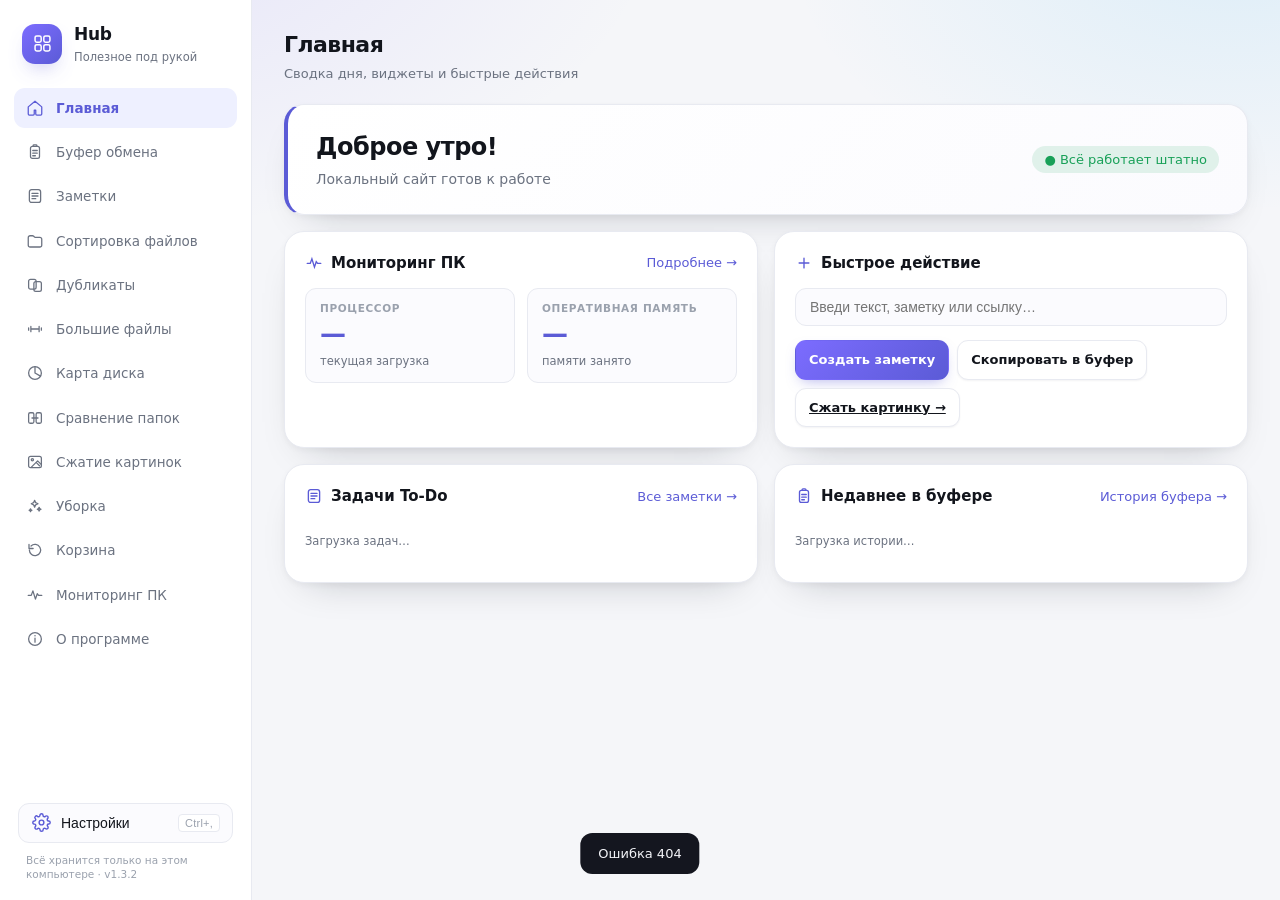
==== web/index.html @ 5ec47b6f "Release 1.3.2: Windows System Tray, Global Hotkeys, QR-Drop, Batch Renamer, Checksum & Crypto" ====
<!doctype html>
<html lang="ru" data-theme="light">
<head>
<meta charset="utf-8">
<meta name="viewport" content="width=device-width, initial-scale=1">
<meta name="color-scheme" content="light dark">
<title>Hub — полезное под рукой</title>
<link rel="icon" href="favicon.svg" type="image/svg+xml">
<link rel="stylesheet" href="style.css">
<script>
  // Тема и анимации применяются до отрисовки, иначе тёмная тема начиналась бы с белой вспышки.
  try {
    if (localStorage.getItem("hub-theme") === "dark") document.documentElement.dataset.theme = "dark";
    if (localStorage.getItem("hub-motion") === "off") document.documentElement.dataset.motion = "off";
    if (localStorage.getItem("hub-accent")) document.documentElement.dataset.accent = localStorage.getItem("hub-accent");
    if (localStorage.getItem("hub-glass") === "on") document.documentElement.dataset.glass = "on";
  } catch {
    /* localStorage может быть недоступен */
  }
</script>
</head>
<body>

<div class="splash" id="splash">
  <div class="splash-stage">
    <div class="splash-mark" aria-hidden="true"><i></i><i></i><i></i><i></i></div>
    <p class="splash-name">Hub</p>
    <p class="splash-hint">полезное под рукой</p>
    <div class="splash-track" aria-hidden="true"><i></i></div>
  </div>
</div>

<div class="shell">

  <aside class="sidebar">
    <div class="brand">
      <div class="brand-mark" aria-hidden="true">
        <svg viewBox="0 0 24 24" fill="none" stroke="currentColor" stroke-width="1.7" stroke-linecap="round" stroke-linejoin="round">
          <rect x="3.5" y="3.5" width="7" height="7" rx="2"/>
          <rect x="13.5" y="3.5" width="7" height="7" rx="2"/>
          <rect x="3.5" y="13.5" width="7" height="7" rx="2"/>
          <rect x="13.5" y="13.5" width="7" height="7" rx="2"/>
        </svg>
      </div>
      <div class="brand-text">
        <h1>Hub</h1>
        <p>Полезное под рукой</p>
      </div>
    </div>

    <nav class="nav" id="toolNav" aria-label="Инструменты"></nav>

    <div class="sidebar-foot">
      <button class="settings-entry-btn" id="openSettingsBtn" type="button" title="Настройки оформления, звука и системы (Ctrl+,)">
        <span class="nav-icon" aria-hidden="true">
          <svg viewBox="0 0 24 24" fill="none" stroke="currentColor" stroke-width="1.8" stroke-linecap="round" stroke-linejoin="round">
            <circle cx="12" cy="12" r="3"/>
            <path d="M19.4 15a1.65 1.65 0 0 0 .33 1.82l.06.06a2 2 0 1 1-2.83 2.83l-.06-.06a1.65 1.65 0 0 0-1.82-.33 1.65 1.65 0 0 0-1 1.51V21a2 2 0 0 1-4 0v-.09A1.65 1.65 0 0 0 9 19.4a1.65 1.65 0 0 0-1.82.33l-.06.06a2 2 0 1 1-2.83-2.83l.06-.06a1.65 1.65 0 0 0 .33-1.82 1.65 1.65 0 0 0-1.51-1H3a2 2 0 0 1 0-4h.09A1.65 1.65 0 0 0 4.6 9a1.65 1.65 0 0 0-.33-1.82l-.06-.06a2 2 0 1 1 2.83-2.83l.06.06a1.65 1.65 0 0 0 1.82.33H9a1.65 1.65 0 0 0 1-1.51V3a2 2 0 0 1 4 0v.09a1.65 1.65 0 0 0 1 1.51 1.65 1.65 0 0 0 1.82-.33l.06-.06a2 2 0 1 1 2.83 2.83l-.06.06a1.65 1.65 0 0 0-.33 1.82V9a1.65 1.65 0 0 0 1.51 1H21a2 2 0 0 1 0 4h-.09a1.65 1.65 0 0 0-1.51 1z"/>
          </svg>
        </span>
        <span class="nav-name">Настройки</span>
        <span class="settings-hint">Ctrl+,</span>
      </button>
      <p class="storage-note">Всё хранится только на этом компьютере · v1.3.2</p>
    </div>
  </aside>

  <main class="workspace">
    <header class="workspace-head">
      <h2 id="toolTitle">Загрузка…</h2>
      <p id="toolHint"></p>
    </header>
    <div id="toolRoot" class="tool-root"></div>
  </main>

</div>

<!-- Окно настроек Hub (Ctrl+,) -->
<div class="modal hidden" id="settingsModal" role="dialog" aria-modal="true" aria-labelledby="settingsModalTitle">
  <div class="modal-card settings-card">
    <div class="settings-head">
      <div class="settings-head-title">
        <h2 id="settingsModalTitle">
          <svg viewBox="0 0 24 24" fill="none" stroke="currentColor" stroke-width="1.8" stroke-linecap="round" stroke-linejoin="round" class="settings-icon">
            <circle cx="12" cy="12" r="3"/>
            <path d="M19.4 15a1.65 1.65 0 0 0 .33 1.82l.06.06a2 2 0 1 1-2.83 2.83l-.06-.06a1.65 1.65 0 0 0-1.82-.33 1.65 1.65 0 0 0-1 1.51V21a2 2 0 0 1-4 0v-.09A1.65 1.65 0 0 0 9 19.4a1.65 1.65 0 0 0-1.82.33l-.06.06a2 2 0 1 1-2.83-2.83l.06-.06a1.65 1.65 0 0 0 .33-1.82 1.65 1.65 0 0 0-1.51-1H3a2 2 0 0 1 0-4h.09A1.65 1.65 0 0 0 4.6 9a1.65 1.65 0 0 0-.33-1.82l-.06-.06a2 2 0 1 1 2.83-2.83l.06.06a1.65 1.65 0 0 0 1.82.33H9a1.65 1.65 0 0 0 1-1.51V3a2 2 0 0 1 4 0v.09a1.65 1.65 0 0 0 1 1.51 1.65 1.65 0 0 0 1.82-.33l.06-.06a2 2 0 1 1 2.83 2.83l-.06.06a1.65 1.65 0 0 0-.33 1.82V9a1.65 1.65 0 0 0 1.51 1H21a2 2 0 0 1 0 4h-.09a1.65 1.65 0 0 0-1.51 1z"/>
          </svg>
          Настройки Hub
        </h2>
        <p class="settings-head-sub">Оформление, стекло Fluent, микро-звуки и интеграция с Windows</p>
      </div>
      <button class="settings-close" id="closeSettingsBtn" type="button" aria-label="Закрыть настройки">✕</button>
    </div>

    <div class="settings-content">
      <!-- Секция 1: Внешний вид и Fluent -->
      <section class="settings-group">
        <h3 class="settings-group-title">Внешний вид и стиль Fluent</h3>
        
        <div class="settings-item">
          <div class="settings-item-info">
            <span class="settings-item-label">Тема оформления</span>
            <span class="settings-item-hint">Светлое или тёмное оформление хаба</span>
          </div>
          <button class="theme-toggle" id="themeBtn" type="button">
            <span class="theme-icon" aria-hidden="true">
              <svg class="icon-sun" viewBox="0 0 24 24" fill="none" stroke="currentColor" stroke-width="1.7" stroke-linecap="round">
                <circle cx="12" cy="12" r="4"/>
                <path d="M12 2v2M12 20v2M4.9 4.9l1.4 1.4M17.7 17.7l1.4 1.4M2 12h2M20 12h2M4.9 19.1l1.4-1.4M17.7 6.3l1.4-1.4"/>
              </svg>
              <svg class="icon-moon" viewBox="0 0 24 24" fill="none" stroke="currentColor" stroke-width="1.7" stroke-linecap="round" stroke-linejoin="round">
                <path d="M20.5 14.2A8.6 8.6 0 0 1 9.8 3.5a8.5 8.5 0 1 0 10.7 10.7z"/>
              </svg>
            </span>
            <span id="themeLabel">Тёмная тема</span>
          </button>
        </div>

        <div class="settings-item">
          <div class="settings-item-info">
            <span class="settings-item-label">Акцентный цвет Windows 11</span>
            <span class="settings-item-hint">Цвет выделений, кнопок и активных элементов</span>
          </div>
          <div class="accent-bar" id="accentBar" aria-label="Выбор акцентного цвета" title="Выбор акцентного цвета">
            <button class="accent-dot is-active" type="button" data-accent="" title="Фиолетовый (Cyber)" style="--dot-color: #5b5bd6;"></button>
            <button class="accent-dot" type="button" data-accent="emerald" title="Изумрудный (Matrix)" style="--dot-color: #10b981;"></button>
            <button class="accent-dot" type="button" data-accent="ocean" title="Океанский синий (Windows)" style="--dot-color: #0284c7;"></button>
            <button class="accent-dot" type="button" data-accent="sunset" title="Закатный оранжевый" style="--dot-color: #ea580c;"></button>
            <button class="accent-dot" type="button" data-accent="pink" title="Неоновый розовый" style="--dot-color: #db2777;"></button>
          </div>
        </div>

        <div class="settings-item">
          <div class="settings-item-info">
            <span class="settings-item-label">Эффект матового стекла (Acrylic Glass)</span>
            <span class="settings-item-hint">Глубокое размытие, микро-текстура шума и отражения на гранях</span>
          </div>
          <button class="theme-toggle" id="glassBtn" type="button" aria-pressed="false" title="Эффект матового стекла Fluent Design">
            <span class="theme-icon" aria-hidden="true">
              <svg viewBox="0 0 24 24" fill="none" stroke="currentColor" stroke-width="1.7" stroke-linecap="round" stroke-linejoin="round">
                <circle cx="12" cy="12" r="9"/>
                <path d="M12 3a9 9 0 0 1 0 18z"/>
              </svg>
            </span>
            <span id="glassLabel">Стекло выключено</span>
          </button>
        </div>

        <div class="settings-item">
          <div class="settings-item-info">
            <span class="settings-item-label">Анимации и переходы</span>
            <span class="settings-item-hint">Плавное скольжение вкладок, карточек и диалогов</span>
          </div>
          <button class="theme-toggle" id="motionBtn" type="button" aria-pressed="true">
            <span class="theme-icon motion-icon" aria-hidden="true">
              <svg viewBox="0 0 24 24" fill="none" stroke="currentColor" stroke-width="1.7" stroke-linecap="round" stroke-linejoin="round">
                <path d="M4 15.5c3.2 0 3.2-7 6.4-7s3.2 7 6.4 7 3.2-3.5 3.2-3.5"/>
                <circle cx="18.5" cy="6.5" r="1.4"/>
              </svg>
            </span>
            <span id="motionLabel">Анимации включены</span>
          </button>
        </div>
      </section>

      <!-- Секция 2: Звуки -->
      <section class="settings-group">
        <h3 class="settings-group-title">Звуковое сопровождение</h3>
        <div class="settings-item">
          <div class="settings-item-info">
            <span class="settings-item-label">Микро-звуки Web Audio</span>
            <span class="settings-item-hint">Тактильные щелчки при копировании, выполнении To-Do и переключениях</span>
          </div>
          <div class="settings-item-actions">
            <button class="btn ghost small" id="testSoundBtn" type="button" title="Прослушать тестовый звук">Проверить</button>
            <button class="theme-toggle" id="soundBtn" type="button" aria-pressed="true">
              <span class="theme-icon" aria-hidden="true">
                <svg viewBox="0 0 24 24" fill="none" stroke="currentColor" stroke-width="1.7" stroke-linecap="round" stroke-linejoin="round">
                  <polygon points="11 5 6 9 2 9 2 15 6 15 11 19 11 5"/>
                  <path d="M15.54 8.46a5 5 0 0 1 0 7.07"/>
                  <path d="M19.07 4.93a10 10 0 0 1 0 14.14"/>
                </svg>
              </span>
              <span id="soundLabel">Звуки включены</span>
            </button>
          </div>
        </div>
      </section>

      <!-- Секция 3: Система и Windows -->
      <section class="settings-group">
        <h3 class="settings-group-title">Система и Windows</h3>
        <div class="settings-item">
          <div class="settings-item-info">
            <span class="settings-item-label">Системный трей Windows</span>
            <span class="settings-item-hint">Значок Hub рядом с часами и быстрое меню по правому клику</span>
          </div>
          <button class="theme-toggle" id="trayToggleBtn" type="button" aria-pressed="true" title="Иконка Hub в области уведомлений Windows">
            <span class="theme-icon" aria-hidden="true">
              <svg viewBox="0 0 24 24" fill="none" stroke="currentColor" stroke-width="1.7" stroke-linecap="round" stroke-linejoin="round">
                <rect x="2" y="4" width="20" height="16" rx="3"/><path d="M6 12h.01M10 12h.01M14 12h.01M18 12h.01"/>
              </svg>
            </span>
            <span id="trayToggleLabel">Трей включён</span>
          </button>
        </div>

        <div class="settings-item">
          <div class="settings-item-info">
            <span class="settings-item-label">Глобальный хоткей вызова</span>
            <span class="settings-item-hint">Моментальное открытие Hub из любой программы поверх всех окон</span>
          </div>
          <div class="settings-item-actions">
            <span class="hotkey-pill"><kbd>Win</kbd> + <kbd>Alt</kbd> + <kbd>H</kbd></span>
          </div>
        </div>

        <div class="settings-item">
          <div class="settings-item-info">
            <span class="settings-item-label">Автозапуск с Windows</span>
            <span class="settings-item-hint">Автоматический запуск Hub при входе пользователя</span>
          </div>
          <button class="theme-toggle hidden" id="autostartBtn" type="button" aria-pressed="false" title="Запускать Hub вместе с Windows">
            <span class="theme-icon" aria-hidden="true">
              <svg viewBox="0 0 24 24" fill="none" stroke="currentColor" stroke-width="1.7" stroke-linecap="round" stroke-linejoin="round">
                <path d="M12 3.5v9"/><path d="M7.4 6.4a7 7 0 1 0 9.2 0"/>
              </svg>
            </span>
            <span id="autostartLabel">Автозапуск выключен</span>
          </button>
        </div>

        <div class="settings-item">
          <div class="settings-item-info">
            <span class="settings-item-label">Интеграция с рабочим столом</span>
            <span class="settings-item-hint">Ярлыки запуска программы в один клик</span>
          </div>
          <div class="settings-item-actions">
            <button class="btn ghost small" id="settingsDesktopShortcutBtn" type="button">Ярлык на Рабочий стол</button>
            <button class="btn ghost small" id="settingsStartmenuShortcutBtn" type="button">В меню «Пуск»</button>
          </div>
        </div>

        <div class="settings-item">
          <div class="settings-item-info">
            <span class="settings-item-label">Резервная копия данных</span>
            <span class="settings-item-hint">Создать полный ZIP-архив заметок, буфера и настроек</span>
          </div>
          <button class="btn ghost small" id="settingsBackupBtn" type="button">Создать ZIP-бэкап</button>
        </div>
      </section>
    </div>

    <div class="modal-actions">
      <button class="btn primary" id="settingsDoneBtn" type="button">Готово</button>
    </div>
  </div>
</div>

<div class="toast hidden" id="toast" role="status"></div>

<div class="busy hidden" id="busy" aria-live="polite">
  <div class="busy-card">
    <span class="spinner" aria-hidden="true"></span>
    <span id="busyText">Работаю…</span>
  </div>
</div>

<script src="intro.js"></script>
<script src="palette.js"></script>
<script src="app.js"></script>
<script src="tools/home.js"></script>
<script src="tools/clipboard.js"></script>
<script src="tools/notes.js"></script>
<script src="tools/qrdrop.js"></script>
<script src="tools/sorter.js"></script>
<script src="tools/renamer.js"></script>
<script src="tools/dupes.js"></script>
<script src="tools/bigfiles.js"></script>
<script src="tools/diskmap.js"></script>
<script src="tools/compare.js"></script>
<script src="tools/images.js"></script>
<script src="tools/checksum.js"></script>
<script src="tools/cleanup.js"></script>
<script src="tools/trash.js"></script>
<script src="tools/monitor.js"></script>
<script src="tools/about.js"></script>
</body>
</html>
---- web/style.css ----
/* Hub — общая тема для всех инструментов */

:root {
  --ease-out: cubic-bezier(0.22, 0.8, 0.25, 1);
  --bg: #f5f6f9;
  --bg-glow-1: rgba(124, 108, 255, 0.13);
  --bg-glow-2: rgba(56, 178, 240, 0.12);
  --card: #ffffff;
  --card-soft: #fbfbfe;
  --text: #12151c;
  --muted: #6b7280;
  --faint: #9aa1ad;
  --border: #e8eaf1;
  --border-strong: #d6dae4;
  --accent: #5b5bd6;
  --accent-2: #7c6cff;
  --accent-ink: #ffffff;
  --accent-soft: #eef0ff;
  --danger: #e5484d;
  --ok: #18a058;
  --warn: #b45309;
  --ring: rgba(91, 91, 214, 0.18);
  --shadow-sm: 0 1px 2px rgba(16, 20, 32, 0.05);
  --shadow-md: 0 2px 6px rgba(16, 20, 32, 0.04), 0 18px 40px -24px rgba(16, 20, 32, 0.28);
  --shadow-lg: 0 30px 70px -30px rgba(16, 20, 32, 0.42);
  --radius-lg: 20px;
  --radius-md: 14px;
  --radius-sm: 11px;
  --row-hover: #f7f8fc;
  --sidebar: #ffffff;
  --pie-1: #6366f1;
  --pie-2: #3b9df0;
  --pie-3: #12a06a;
  --pie-4: #f0a028;
  --pie-5: #ec6f8e;
  --pie-6: #8b5cf6;
  --pie-7: #0ea5a5;
  --pie-8: #f97362;
  --pie-9: #4f8ef7;
  --pie-rest: #ccd1dc;
  --glass-canvas-bg: #edf2f9;
  --glass-glow-1: rgba(147, 112, 219, 0.42);
  --glass-glow-2: rgba(56, 189, 248, 0.38);
  --glass-glow-3: rgba(244, 114, 182, 0.32);
  --glass-glow-4: rgba(52, 211, 153, 0.32);
  color-scheme: light;
}

[data-theme="dark"] {
  --bg: #0d0f14;
  --bg-glow-1: rgba(124, 108, 255, 0.16);
  --bg-glow-2: rgba(56, 178, 240, 0.1);
  --card: #161922;
  --card-soft: #12151d;
  --text: #e8eaf0;
  --muted: #99a0ae;
  --faint: #737b8a;
  --border: #242833;
  --border-strong: #333849;
  --accent: #8b7cff;
  --accent-2: #a78bfa;
  --accent-ink: #10121a;
  --accent-soft: #1e2036;
  --danger: #ff6b6b;
  --ok: #3dd68c;
  --warn: #fbbf24;
  --ring: rgba(139, 124, 255, 0.26);
  --shadow-sm: 0 1px 2px rgba(0, 0, 0, 0.4);
  --shadow-md: 0 2px 8px rgba(0, 0, 0, 0.35), 0 24px 50px -30px rgba(0, 0, 0, 0.9);
  --shadow-lg: 0 40px 80px -30px rgba(0, 0, 0, 0.9);
  --row-hover: #1b1f29;
  --sidebar: #12151c;
  --pie-1: #8b7cff;
  --pie-2: #5cc5ff;
  --pie-3: #3dd68c;
  --pie-4: #fbbf24;
  --pie-5: #ff8fae;
  --pie-6: #b794ff;
  --pie-7: #2dd4bf;
  --pie-8: #ff8a72;
  --pie-9: #7aa7ff;
  --pie-rest: #3a4050;
  --glass-canvas-bg: #090b10;
  --glass-glow-1: rgba(139, 92, 246, 0.38);
  --glass-glow-2: rgba(14, 165, 233, 0.32);
  --glass-glow-3: rgba(236, 72, 153, 0.24);
  --glass-glow-4: rgba(16, 185, 129, 0.22);
  color-scheme: dark;
}

* { box-sizing: border-box; }

html, body { min-height: 100%; }

body {
  margin: 0;
  background-color: var(--bg);
  background-image:
    radial-gradient(900px 520px at 8% -10%, var(--bg-glow-1), transparent 62%),
    radial-gradient(760px 460px at 96% -6%, var(--bg-glow-2), transparent 58%);
  background-attachment: fixed;
  color: var(--text);
  font-family: "Segoe UI Variable Text", "Segoe UI", "Inter", system-ui, -apple-system, "Helvetica Neue", Arial, sans-serif;
  font-size: 15px;
  line-height: 1.5;
  -webkit-font-smoothing: antialiased;
  transition: background-color 0.25s ease, color 0.25s ease;
}

/* ---------- Каркас ---------- */

.shell {
  display: grid;
  grid-template-columns: 252px minmax(0, 1fr);
  min-height: 100vh;
}

.sidebar {
  position: fixed;
  top: 0;
  left: 0;
  bottom: 0;
  width: 252px;
  height: 100vh;
  display: flex;
  flex-direction: column;
  gap: 16px;
  padding: 22px 14px 18px;
  background: var(--sidebar);
  border-right: 1px solid var(--border);
  z-index: 50;
  overflow-y: auto;
  box-sizing: border-box;
}

.brand { display: flex; align-items: center; gap: 12px; padding: 0 8px; }

.brand-mark {
  width: 40px;
  height: 40px;
  border-radius: 13px;
  display: grid;
  place-items: center;
  color: #fff;
  background: linear-gradient(140deg, var(--accent-2), var(--accent));
  box-shadow: 0 10px 22px -12px rgba(91, 91, 214, 0.8);
  flex: none;
}

.brand-mark svg { width: 21px; height: 21px; }

.brand-text h1 {
  margin: 0;
  font-size: 17px;
  font-weight: 650;
  letter-spacing: -0.02em;
}

.brand-text p { margin: 1px 0 0; font-size: 11.5px; color: var(--muted); }

.nav { display: flex; flex-direction: column; gap: 4px; margin-top: 6px; }

.nav-item {
  display: flex;
  align-items: center;
  gap: 11px;
  padding: 10px 11px;
  border-radius: 11px;
  color: var(--muted);
  text-decoration: none;
  font-size: 13.5px;
  font-weight: 520;
  transition: background 0.15s ease, color 0.15s ease;
}

.nav-item:hover { background: var(--row-hover); color: var(--text); }

.nav-item.is-active {
  background: var(--accent-soft);
  color: var(--accent);
  font-weight: 600;
}

.nav-icon { width: 20px; height: 20px; display: grid; place-items: center; flex: none; }
.nav-icon svg { width: 18px; height: 18px; }
.nav-name { white-space: nowrap; overflow: hidden; text-overflow: ellipsis; }

.sidebar-foot { margin-top: auto; display: flex; flex-direction: column; gap: 10px; padding: 0 4px; }

.theme-toggle {
  display: flex;
  align-items: center;
  gap: 9px;
  width: 100%;
  padding: 9px 11px;
  border-radius: 11px;
  border: 1px solid var(--border);
  background: var(--card);
  color: var(--muted);
  font: inherit;
  font-size: 12.5px;
  cursor: pointer;
  transition: border-color 0.15s ease, color 0.15s ease, background 0.15s ease;
}

.theme-toggle:hover { border-color: var(--border-strong); color: var(--text); }
.theme-icon { width: 18px; height: 18px; display: grid; place-items: center; }
.theme-icon svg { width: 16px; height: 16px; }
.theme-icon .icon-moon { display: none; }
[data-theme="dark"] .theme-icon .icon-sun { display: none; }
[data-theme="dark"] .theme-icon .icon-moon { display: block; }

.storage-note {
  margin: 0;
  padding: 0 8px;
  font-size: 10.5px;
  line-height: 1.4;
  color: var(--faint);
}

.workspace {
  grid-column: 2;
  padding: 28px 32px 56px;
  width: 100%;
  max-width: 1080px;
}

.workspace-head { margin-bottom: 20px; }

.workspace-head h2 {
  margin: 0;
  font-size: 22px;
  font-weight: 650;
  letter-spacing: -0.025em;
}

.workspace-head p { margin: 3px 0 0; font-size: 13px; color: var(--muted); }

.tool-root { min-width: 0; transition: opacity 150ms ease, transform 150ms ease; }
.tool-root.is-entering { animation: toolEnter 280ms var(--ease-out) both; }
.tool-root.is-exiting { opacity: 0; transform: translateY(-6px); pointer-events: none; }

@keyframes toolEnter {
  from { opacity: 0; transform: translateY(10px); }
  to { opacity: 1; transform: none; }
}


/* ---------- Общее: кнопки, поля ---------- */

.btn {
  display: inline-flex;
  align-items: center;
  justify-content: center;
  gap: 8px;
  padding: 11px 17px;
  border-radius: var(--radius-sm);
  border: 1px solid transparent;
  background: transparent;
  color: var(--text);
  font: inherit;
  font-size: 14px;
  font-weight: 550;
  cursor: pointer;
  white-space: nowrap;
  transition: transform 0.16s ease, box-shadow 0.18s ease, background 0.18s ease, border-color 0.18s ease, opacity 0.18s ease;
}

.btn svg { width: 17px; height: 17px; }

.btn.ghost {
  background: var(--card);
  border-color: var(--border);
  color: var(--text);
  box-shadow: var(--shadow-sm);
}

.btn.ghost:hover { border-color: var(--border-strong); background: var(--row-hover); }

.btn.ghost.is-active { border-color: var(--accent); color: var(--accent); background: var(--accent-soft); }

.btn.primary {
  background: linear-gradient(135deg, var(--accent-2), var(--accent));
  color: var(--accent-ink);
  box-shadow: 0 6px 14px -6px rgba(91, 91, 214, 0.5);
}

.btn.primary:hover { transform: translateY(-1px); box-shadow: 0 10px 22px -11px rgba(91, 91, 214, 0.7); }

.btn.danger {
  background: linear-gradient(135deg, #f87171, var(--danger));
  color: #fff;
  box-shadow: 0 6px 14px -6px rgba(229, 72, 77, 0.45);
}

.btn.danger:hover { transform: translateY(-1px); }
.btn:active { transform: translateY(0) scale(0.985); }
.btn:disabled { opacity: 0.45; cursor: not-allowed; transform: none; box-shadow: none; }
.btn.small { padding: 9px 13px; font-size: 13px; }
.btn.tiny { padding: 6px 11px; font-size: 12.5px; border-radius: 9px; }
.btn.large { padding: 13px 22px; font-size: 14.5px; }

.btn:focus-visible, .mini-btn:focus-visible, .chip:focus-visible, .theme-toggle:focus-visible, .nav-item:focus-visible {
  outline: 2px solid var(--accent);
  outline-offset: 2px;
}

.card {
  background: var(--card);
  border: 1px solid var(--border);
  border-radius: var(--radius-lg);
  box-shadow: var(--shadow-md);
  padding: 20px 22px 18px;
}

.search {
  flex: 1;
  min-width: 200px;
  display: flex;
  align-items: center;
  gap: 9px;
  padding: 0 13px;
  background: var(--card);
  border: 1px solid var(--border);
  border-radius: var(--radius-sm);
  box-shadow: var(--shadow-sm);
  transition: border-color 0.18s ease, box-shadow 0.18s ease;
}

.search:focus-within { border-color: var(--accent); box-shadow: 0 0 0 4px var(--ring); }
.search svg { width: 17px; height: 17px; color: var(--faint); flex: none; }

.search input {
  flex: 1;
  min-width: 0;
  border: 0;
  outline: 0;
  background: transparent;
  padding: 11px 0;
  font: inherit;
  font-size: 14px;
  color: var(--text);
}

.search input::placeholder { color: var(--faint); }

/* ---------- Буфер обмена ---------- */

.clip-toolbar { display: flex; gap: 10px; align-items: center; flex-wrap: wrap; margin-bottom: 10px; }
.clip-filters { display: inline-flex; gap: 4px; background: var(--chip, rgba(0,0,0,0.04)); padding: 3px; border-radius: 999px; border: 1px solid var(--border); }
.clip-filters .pill { cursor: pointer; border: none; background: transparent; color: var(--muted); font-size: 12px; padding: 3px 10px; border-radius: 999px; transition: all 0.15s ease; }
.clip-filters .pill:hover { color: var(--text); }
.clip-filters .pill.is-active { background: var(--card); color: var(--accent); font-weight: 600; box-shadow: var(--shadow-sm); }
.clip-pill { font-size: 11px; padding: 2px 7px; border-radius: 999px; }

.clip-status { margin: 0 2px 14px; font-size: 12.5px; color: var(--muted); }
.clip-status.is-paused { color: var(--warn); }

.clip-list { display: flex; flex-direction: column; gap: 10px; }

.clip {
  display: flex;
  align-items: stretch;
  background: var(--card);
  border: 1px solid var(--border);
  border-radius: 16px;
  box-shadow: var(--shadow-sm);
  overflow: hidden;
  transition: border-color 0.15s ease, transform 0.15s ease;
  animation: rise 0.28s ease both;
}

.clip:hover { border-color: var(--border-strong); transform: translateY(-1px); }
.clip.is-pinned { border-color: color-mix(in srgb, var(--accent) 38%, var(--border)); }

.clip-body {
  flex: 1;
  min-width: 0;
  display: flex;
  flex-direction: column;
  gap: 7px;
  padding: 14px 16px;
  border: 0;
  background: none;
  font: inherit;
  color: inherit;
  text-align: left;
  cursor: pointer;
}

.clip-text {
  display: -webkit-box;
  -webkit-line-clamp: 4;
  -webkit-box-orient: vertical;
  overflow: hidden;
  white-space: pre-wrap;
  word-break: break-word;
  font-size: 13.5px;
  line-height: 1.45;
}

.clip-meta {
  display: flex;
  align-items: center;
  gap: 6px;
  font-size: 11.5px;
  color: var(--faint);
}

.clip-dot { color: var(--border-strong); }

.clip-badge {
  margin-left: 4px;
  padding: 2px 9px;
  border-radius: 999px;
  background: var(--accent-soft);
  color: var(--accent);
  font-size: 10.5px;
  font-weight: 550;
}

.clip-tools {
  display: flex;
  flex-direction: row;
  align-items: center;
  gap: 2px;
  padding: 0 10px 0 0;
  opacity: 0;
  transition: opacity 0.15s ease;
}

.clip:hover .clip-tools,
.clip:focus-within .clip-tools { opacity: 1; }

@media (hover: none) {
  .clip-tools { opacity: 1; }
}

.mini-btn {
  width: 30px;
  height: 30px;
  display: grid;
  place-items: center;
  border-radius: 9px;
  border: 1px solid transparent;
  background: transparent;
  color: var(--muted);
  cursor: pointer;
  transition: background 0.15s ease, color 0.15s ease;
}

.mini-btn svg { width: 16px; height: 16px; }
.mini-btn:hover { background: var(--row-hover); color: var(--text); }
.mini-btn.danger:hover { background: color-mix(in srgb, var(--danger) 12%, transparent); color: var(--danger); }

.clip-empty { text-align: center; padding: 20px 10px 4px; }
.clip-art { height: 150px; }

/* ---------- Пустые состояния ---------- */

.empty-state { text-align: center; padding: 6px 10px; }

.empty-art {
  position: relative;
  width: min(540px, 100%);
  height: 168px;
  display: grid;
  place-items: center;
  margin: 0 auto 6px;
}

.empty-folder {
  width: 88px;
  height: 88px;
  border-radius: 26px;
  display: grid;
  place-items: center;
  color: var(--accent);
  background: var(--card);
  border: 1px solid var(--border);
  box-shadow: var(--shadow-md);
  animation: rise 480ms var(--ease-out) both;
}

.empty-folder svg { width: 40px; height: 40px; }

.empty-chip {
  position: absolute;
  font-size: 12px;
  padding: 6px 12px;
  border-radius: 999px;
  background: var(--card);
  border: 1px solid var(--border);
  color: var(--muted);
  box-shadow: var(--shadow-sm);
  animation: rise 480ms var(--ease-out) both;
}

.empty-chip.c1 { top: 22px; left: 4%; color: #d98a00; animation-delay: 40ms; }
.empty-chip.c2 { top: 34px; right: 4%; color: #2f7ae5; animation-delay: 80ms; }
.empty-chip.c3 { bottom: 26px; left: 8%; color: #7c53e0; animation-delay: 120ms; }
.empty-chip.c4 { bottom: 18px; right: 6%; color: #12a06a; animation-delay: 160ms; }

[data-theme="dark"] .empty-chip.c1 { color: #f0b429; }
[data-theme="dark"] .empty-chip.c2 { color: #6aa8ff; }
[data-theme="dark"] .empty-chip.c3 { color: #b794ff; }
[data-theme="dark"] .empty-chip.c4 { color: #46d69b; }

.empty-state h2 { margin: 4px 0 8px; font-size: 21px; font-weight: 640; letter-spacing: -0.025em; }
.empty-state p { margin: 0 auto; max-width: 460px; color: var(--muted); font-size: 13.5px; }

.soon { text-align: center; padding: 60px 20px; }
.soon-title { margin: 0; font-weight: 600; }
.soon-text { margin: 6px 0 0; color: var(--muted); font-size: 13px; }

.rules-card { margin-top: 12px; padding: 16px 20px; animation: rise 0.2s ease both; }
.rules-head { display: flex; justify-content: space-between; align-items: center; margin-bottom: 12px; flex-wrap: wrap; gap: 8px; }
.rules-head h3 { font-size: 14.5px; font-weight: 650; margin: 0; }
.rules-actions { display: flex; gap: 8px; }
.rules-list { display: flex; flex-direction: column; gap: 10px; max-height: 380px; overflow-y: auto; padding-right: 4px; }
.rules-row { display: flex; gap: 10px; align-items: center; }
.rules-cat-input { width: 140px; flex-shrink: 0; font-size: 13px; padding: 6px 10px; border: 1px solid var(--border); border-radius: 8px; background: var(--card-soft); color: var(--text); }
.rules-ext-input { flex: 1; min-width: 0; font-size: 13px; padding: 6px 10px; border: 1px solid var(--border); border-radius: 8px; background: var(--card-soft); color: var(--text); }
.rules-foot { margin-top: 12px; display: flex; gap: 8px; }
.rules-field { display: flex; flex-direction: column; gap: 5px; margin-bottom: 12px; }
.rules-field label { font-size: 12px; font-weight: 600; color: var(--muted); }
.rules-field input { width: 100%; font-size: 13px; padding: 7px 10px; border: 1px solid var(--border); border-radius: 8px; background: var(--card-soft); color: var(--text); }

/* ---------- Сортировка файлов ---------- */

.picker-head {
  display: flex;
  align-items: center;
  justify-content: space-between;
  gap: 12px;
  margin-bottom: 14px;
}

.picker-head h2 { margin: 0; font-size: 15px; font-weight: 600; letter-spacing: -0.01em; }

.pill { font-size: 12px; padding: 4px 10px; border-radius: 999px; white-space: nowrap; }
.pill-quiet { color: var(--accent); background: var(--accent-soft); font-weight: 550; }

.field-row { display: flex; gap: 10px; align-items: stretch; flex-wrap: wrap; }
.field-row .path-field { flex: 1 1 320px; }

.path-field {
  position: relative;
  display: flex;
  align-items: center;
  min-width: 0;
  background: var(--card-soft);
  border: 1px solid var(--border);
  border-radius: var(--radius-sm);
  transition: border-color 0.18s ease, box-shadow 0.18s ease, background 0.18s ease;
}

.path-field:focus-within { border-color: var(--accent); box-shadow: 0 0 0 4px var(--ring); background: var(--card); }

.path-icon { width: 17px; height: 17px; margin-left: 13px; color: var(--faint); flex: none; }

.path-field input {
  flex: 1;
  min-width: 0;
  border: 0;
  outline: 0;
  background: transparent;
  padding: 12px 13px 12px 10px;
  font: inherit;
  font-size: 14px;
  color: var(--text);
  text-overflow: ellipsis;
}

.hint { margin: 12px 2px 0; font-size: 12.5px; color: var(--muted); }

.undo-banner {
  margin-top: 13px;
  display: flex;
  align-items: center;
  justify-content: space-between;
  gap: 12px;
  padding: 10px 12px 10px 14px;
  border-radius: 13px;
  background: var(--accent-soft);
  border: 1px solid color-mix(in srgb, var(--accent) 22%, transparent);
  animation: fadeIn 0.3s ease both;
}

.undo-banner-text { font-size: 13px; }

.stats { display: grid; grid-template-columns: repeat(3, 1fr); gap: 12px; margin-top: 16px; }

.stat {
  background: var(--card);
  border: 1px solid var(--border);
  border-radius: var(--radius-md);
  padding: 13px 17px;
  box-shadow: var(--shadow-sm);
  display: flex;
  flex-direction: column;
  gap: 2px;
}

.stat-value { font-size: 20px; font-weight: 640; letter-spacing: -0.02em; }
.stat-label { font-size: 12px; color: var(--muted); }

.preview { margin-top: 18px; }

.toolbar { display: flex; gap: 10px; align-items: center; margin-bottom: 12px; flex-wrap: wrap; }

.chips { display: flex; gap: 8px; flex-wrap: wrap; margin-bottom: 14px; }

.chip {
  display: inline-flex;
  align-items: center;
  gap: 7px;
  padding: 7px 13px;
  border-radius: 999px;
  border: 1px solid var(--border);
  background: var(--card);
  color: var(--muted);
  font: inherit;
  font-size: 13px;
  cursor: pointer;
  transition: all 0.16s ease;
}

.chip:hover { border-color: var(--border-strong); color: var(--text); transform: translateY(-1px); }
.chip[aria-pressed="true"] { background: var(--text); color: var(--bg); border-color: var(--text); }

.chip .chip-dot { width: 8px; height: 8px; border-radius: 50%; background: var(--dot, var(--faint)); flex: none; }
.chip .chip-count { font-size: 11.5px; opacity: 0.62; font-variant-numeric: tabular-nums; }

.list-card {
  background: var(--card);
  border: 1px solid var(--border);
  border-radius: var(--radius-lg);
  box-shadow: var(--shadow-md);
  overflow: hidden;
}

.list-head {
  display: grid;
  grid-template-columns: 30px minmax(0, 1fr) 88px 132px;
  gap: 12px;
  align-items: center;
  padding: 11px 18px;
  border-bottom: 1px solid var(--border);
  background: var(--card-soft);
  font-size: 11px;
  text-transform: uppercase;
  letter-spacing: 0.055em;
  color: var(--faint);
  font-weight: 600;
}

.list { max-height: min(50vh, 620px); overflow-y: auto; overscroll-behavior: contain; }

.row {
  display: grid;
  grid-template-columns: 30px minmax(0, 1fr) 88px 132px;
  gap: 12px;
  align-items: center;
  padding: 10px 18px;
  border-bottom: 1px solid var(--border);
  cursor: pointer;
  transition: background 0.14s ease;
  animation: rowIn 0.32s cubic-bezier(0.22, 0.9, 0.3, 1) both;
  animation-delay: calc(min(var(--row-index, var(--i, 0)), 10) * 14ms);
}

.row:last-child { border-bottom: 0; }
.list.still .row { animation: none; }
.row:hover { background: var(--row-hover); }
.row.is-off { opacity: 0.45; }
.row.is-off .row-name { text-decoration: line-through; text-decoration-color: var(--faint); }

.row-name {
  display: block;
  font-size: 14px;
  font-weight: 520;
  white-space: nowrap;
  overflow: hidden;
  text-overflow: ellipsis;
}

.row-meta { display: block; font-size: 12px; color: var(--muted); margin-top: 1px; }
.row-main { display: flex; align-items: center; gap: 11px; min-width: 0; }

.row-icon {
  width: 32px;
  height: 32px;
  border-radius: 10px;
  display: grid;
  place-items: center;
  flex: none;
  color: var(--c, var(--accent));
  background: color-mix(in srgb, var(--c, var(--accent)) 13%, transparent);
}

.row-icon svg { width: 17px; height: 17px; }
.row-text { min-width: 0; }
.row-size { font-size: 12.5px; color: var(--muted); font-variant-numeric: tabular-nums; white-space: nowrap; }
.row-dest { display: flex; align-items: center; gap: 7px; min-width: 0; }

.cat-tag {
  display: inline-flex;
  align-items: center;
  gap: 6px;
  font-size: 12px;
  padding: 4px 9px;
  border-radius: 8px;
  background: color-mix(in srgb, var(--c) 11%, transparent);
  color: color-mix(in srgb, var(--c) 78%, var(--text));
  white-space: nowrap;
  max-width: 100%;
  overflow: hidden;
  text-overflow: ellipsis;
}

.check { position: relative; width: 22px; height: 22px; display: inline-flex; flex: none; }

.check input {
  position: absolute;
  inset: 0;
  width: 100%;
  height: 100%;
  margin: 0;
  opacity: 0;
  cursor: pointer;
}

.check .box {
  width: 20px;
  height: 20px;
  border-radius: 6.5px;
  border: 1.5px solid var(--border-strong);
  background: var(--card);
  display: grid;
  place-items: center;
  transition: background 0.16s ease, border-color 0.16s ease, transform 0.16s ease;
  pointer-events: none;
}

.check:hover .box { border-color: var(--accent); }

.check input:checked + .box {
  background: linear-gradient(135deg, var(--accent-2), var(--accent));
  border-color: transparent;
  animation: pop 0.2s ease;
}

.check input:checked + .box::after {
  content: "";
  width: 10px;
  height: 5.5px;
  border-left: 2px solid #fff;
  border-bottom: 2px solid #fff;
  transform: rotate(-45deg) translateY(-1px);
  border-radius: 1px;
}

.check input:indeterminate + .box { background: var(--accent); border-color: transparent; }
.check input:indeterminate + .box::after { content: ""; width: 9px; height: 2px; border-radius: 2px; background: #fff; }
.check input:focus-visible + .box { box-shadow: 0 0 0 4px var(--ring); }

.list-empty { padding: 44px 20px 50px; text-align: center; }
.list-empty-title { margin: 0; font-weight: 600; font-size: 14.5px; }
.list-empty-sub { margin: 5px 0 0; color: var(--muted); font-size: 13px; }

.actionbar {
  position: sticky;
  bottom: 16px;
  margin-top: 14px;
  display: flex;
  align-items: center;
  justify-content: space-between;
  gap: 14px;
  padding: 12px 14px 12px 18px;
  border-radius: 17px;
  border: 1px solid var(--border);
  background: var(--card);
  box-shadow: var(--shadow-md);
}

.selection { display: flex; align-items: center; gap: 10px; font-size: 13.5px; color: var(--muted); }
.selection strong { color: var(--text); font-weight: 620; }
.selection-sep { margin: 0 4px; color: var(--faint); }

.selection-dot {
  width: 9px;
  height: 9px;
  border-radius: 50%;
  background: var(--accent);
  box-shadow: 0 0 0 4px color-mix(in srgb, var(--accent) 16%, transparent);
  flex: none;
}

.actionbar-right { display: flex; align-items: center; gap: 9px; }

/* ---------- Дубликаты ---------- */

.dupe-options {
  display: flex;
  align-items: center;
  gap: 14px;
  flex-wrap: wrap;
  margin-top: 13px;
}

.switch {
  display: inline-flex;
  align-items: center;
  gap: 9px;
  font-size: 13px;
  color: var(--muted);
  cursor: pointer;
  user-select: none;
}

.switch input {
  position: absolute;
  opacity: 0;
  width: 0;
  height: 0;
}

.switch-track {
  width: 38px;
  height: 22px;
  border-radius: 999px;
  background: var(--border-strong);
  display: inline-flex;
  align-items: center;
  padding: 2px;
  transition: background 0.18s ease;
  flex: none;
}

.switch-thumb {
  width: 18px;
  height: 18px;
  border-radius: 50%;
  background: #fff;
  box-shadow: 0 1px 3px rgba(16, 20, 32, 0.28);
  transition: transform 0.18s ease;
}

.switch input:checked + .switch-track {
  background: linear-gradient(135deg, var(--accent-2), var(--accent));
}

.switch input:checked + .switch-track .switch-thumb { transform: translateX(16px); }
.switch input:focus-visible + .switch-track { box-shadow: 0 0 0 4px var(--ring); }

.hint-inline { font-size: 12.5px; color: var(--faint); }

.dupe-list { display: flex; flex-direction: column; gap: 14px; }

.dupe-group {
  background: var(--card);
  border: 1px solid var(--border);
  border-radius: var(--radius-lg);
  box-shadow: var(--shadow-md);
  overflow: hidden;
}

.dupe-head {
  display: flex;
  align-items: center;
  justify-content: space-between;
  gap: 14px;
  padding: 12px 18px;
  background: var(--card-soft);
  border-bottom: 1px solid var(--border);
}

.dupe-head-main { display: flex; align-items: baseline; gap: 9px; flex-wrap: wrap; min-width: 0; }

.dupe-title { font-size: 13.5px; font-weight: 620; }
.dupe-sub { font-size: 12px; color: var(--muted); }

.dupe-free {
  font-size: 12px;
  padding: 4px 10px;
  border-radius: 999px;
  background: var(--accent-soft);
  color: var(--accent);
  font-weight: 550;
  white-space: nowrap;
}

.dupe-head-side { display: flex; align-items: center; gap: 9px; flex: none; }

.more-wrap { text-align: center; margin-top: 14px; }
.more-wrap .btn { margin: 0 auto; }

.dupe-files { display: flex; flex-direction: column; }

.dupe-row {
  display: grid;
  grid-template-columns: minmax(0, 1fr) 74px 32px;
  gap: 10px;
  align-items: center;
  padding: 9px 14px 9px 16px;
  border-bottom: 1px solid var(--border);
  transition: background 0.14s ease;
}

.dupe-row:last-child { border-bottom: 0; }
.dupe-row:hover { background: var(--row-hover); }

.dupe-pick {
  display: flex;
  align-items: center;
  gap: 12px;
  min-width: 0;
  cursor: pointer;
}

.dupe-thumb {
  width: 46px;
  height: 46px;
  border-radius: 11px;
  display: grid;
  place-items: center;
  flex: none;
  overflow: hidden;
  color: var(--accent);
  background: var(--accent-soft);
  border: 1px solid var(--border);
}

.dupe-thumb img { width: 100%; height: 100%; object-fit: cover; display: block; }
.dupe-thumb svg { width: 21px; height: 21px; }

.dupe-text { min-width: 0; display: flex; flex-direction: column; gap: 2px; }

.dupe-name {
  font-size: 13.5px;
  font-weight: 520;
  white-space: nowrap;
  overflow: hidden;
  text-overflow: ellipsis;
}

.dupe-meta {
  font-size: 11.5px;
  color: var(--muted);
  white-space: nowrap;
  overflow: hidden;
  text-overflow: ellipsis;
}

.dupe-size { font-size: 12.5px; color: var(--muted); font-variant-numeric: tabular-nums; text-align: right; }

.dupe-row.is-picked {
  background: color-mix(in srgb, var(--danger) 5%, transparent);
}

.dupe-row.is-picked .dupe-name { color: var(--text); }
.dupe-row.is-picked .check .box {
  background: var(--danger);
  border-color: transparent;
}

.dupe-row.is-picked .check .box::after {
  content: "";
  width: 10px;
  height: 5.5px;
  border-left: 2px solid #fff;
  border-bottom: 2px solid #fff;
  transform: rotate(-45deg) translateY(-1px);
  border-radius: 1px;
}

.dupe-row .mini-btn { color: var(--muted); }
.dupe-row .mini-btn:hover { color: var(--accent); background: var(--accent-soft); }

/* ---------- Карта диска ---------- */

.disk-result { margin-top: 16px; animation: fadeIn 0.3s ease both; }

.disk-card { padding: 20px 22px 22px; }

.disk-top {
  display: flex;
  align-items: center;
  justify-content: space-between;
  gap: 12px;
  flex-wrap: wrap;
}

.crumbs {
  display: flex;
  align-items: center;
  gap: 3px;
  min-width: 0;
  overflow-x: auto;
  flex: 1 1 260px;
  scrollbar-width: none;
  padding: 2px 0;
}

.crumbs::-webkit-scrollbar { display: none; }

.crumb {
  border: 0;
  background: none;
  font: inherit;
  font-size: 13px;
  color: var(--muted);
  padding: 5px 9px;
  border-radius: 9px;
  cursor: pointer;
  white-space: nowrap;
  max-width: 220px;
  overflow: hidden;
  text-overflow: ellipsis;
  transition: background 0.15s ease, color 0.15s ease;
}

.crumb:hover { background: var(--row-hover); color: var(--text); }
.crumb.is-here { color: var(--text); font-weight: 620; background: var(--accent-soft); }
.crumb-sep { color: var(--faint); font-size: 13px; flex: none; }

.disk-actions { display: flex; align-items: center; gap: 8px; flex: none; }

.disk-board {
  display: grid;
  grid-template-columns: minmax(230px, 300px) minmax(0, 1fr);
  gap: 26px;
  align-items: center;
  margin-top: 18px;
}

.donut-wrap {
  position: relative;
  width: 100%;
  max-width: 300px;
  margin: 0 auto;
  aspect-ratio: 1;
}

.donut { position: absolute; inset: 0; }

.donut-svg {
  width: 100%;
  height: 100%;
  display: block;
  overflow: visible;
}

.donut-slices {
  transform-box: fill-box;
  transform-origin: center;
  animation: donutIn 0.65s cubic-bezier(0.22, 0.9, 0.3, 1) both;
}

.donut-slice {
  cursor: pointer;
  transition: opacity 0.16s ease, stroke-width 0.16s ease;
}

.donut.is-hover .donut-slice { opacity: 0.32; }
.donut.is-hover .donut-slice.is-hot { opacity: 1; stroke-width: 16; }

.donut-center {
  position: absolute;
  inset: 0;
  display: flex;
  flex-direction: column;
  align-items: center;
  justify-content: center;
  gap: 3px;
  padding: 0 54px;
  text-align: center;
  pointer-events: none;
}

.donut-value {
  font-size: 24px;
  font-weight: 660;
  letter-spacing: -0.03em;
  font-variant-numeric: tabular-nums;
  white-space: nowrap;
}

.donut-note {
  font-size: 11.5px;
  color: var(--muted);
  max-width: 100%;
  white-space: nowrap;
  overflow: hidden;
  text-overflow: ellipsis;
}

.disk-legend {
  display: flex;
  flex-direction: column;
  gap: 2px;
  max-height: 336px;
  overflow-y: auto;
  overscroll-behavior: contain;
  padding: 2px 4px 14px 0;
  margin-right: -4px;
}

.disk-legend.is-scroll {
  mask-image: linear-gradient(to bottom, #000 calc(100% - 24px), transparent);
  -webkit-mask-image: linear-gradient(to bottom, #000 calc(100% - 24px), transparent);
}

.disk-row {
  display: grid;
  grid-template-columns: 10px minmax(0, 1fr) auto 46px 14px;
  align-items: center;
  gap: 11px;
  width: 100%;
  padding: 9px 11px;
  border: 1px solid transparent;
  border-radius: 12px;
  background: none;
  font: inherit;
  color: inherit;
  text-align: left;
  cursor: pointer;
  transition: background 0.14s ease, border-color 0.14s ease;
}

.disk-row:hover, .disk-row.is-hot { background: var(--row-hover); border-color: var(--border); }
.disk-row:disabled { cursor: default; }

.disk-dot {
  width: 10px;
  height: 10px;
  border-radius: 3.5px;
  background: var(--c, var(--accent));
  box-shadow: 0 0 0 3px color-mix(in srgb, var(--c, var(--accent)) 16%, transparent);
  flex: none;
}

.disk-row-main { min-width: 0; display: flex; flex-direction: column; gap: 1px; }

.disk-row-name {
  font-size: 13.5px;
  font-weight: 530;
  white-space: nowrap;
  overflow: hidden;
  text-overflow: ellipsis;
}

.disk-row-meta { font-size: 11.5px; color: var(--muted); white-space: nowrap; overflow: hidden; text-overflow: ellipsis; }

.disk-row-size { font-size: 12.5px; color: var(--text); font-variant-numeric: tabular-nums; white-space: nowrap; }

.disk-row-share { font-size: 11.5px; color: var(--faint); font-variant-numeric: tabular-nums; text-align: right; }

.disk-go { color: var(--faint); font-size: 16px; line-height: 1; text-align: center; display: grid; place-items: center; }
.disk-go svg { width: 14px; height: 14px; }
.disk-row:hover .disk-go { color: var(--accent); }

.disk-more { margin: 10px 4px 2px; font-size: 12px; color: var(--faint); line-height: 1.45; }

.disk-note { margin: 12px 2px 0; font-size: 12px; color: var(--faint); }

.disk-quick { justify-content: center; margin: 18px 0 0; }

@keyframes donutIn {
  from { opacity: 0; transform: rotate(-16deg) scale(0.9); }
  to { opacity: 1; transform: none; }
}

.disk-files-header { display: flex; align-items: center; justify-content: space-between; gap: 12px; margin: 24px 0 10px; }
.disk-files-header h2 { margin: 0; font-size: 14px; font-weight: 600; }
.disk-files-header p { margin: 0; color: var(--muted); font-size: 12px; }
.disk-file-list { border: 1px solid var(--border); border-radius: var(--radius-md); overflow: hidden; }
.disk-file-row {
  display: grid;
  grid-template-columns: minmax(0, 1fr) auto auto;
  align-items: center;
  gap: 16px;
  padding: 12px 14px;
  background: var(--card);
  border-bottom: 1px solid var(--border);
  transition: background-color 180ms ease, border-color 240ms ease;
  animation: rowIn 300ms var(--ease-out) both;
  animation-delay: calc(min(var(--row-index, 0), 10) * 16ms);
}
.disk-file-row:last-child { border-bottom: 0; }
.disk-file-row:hover { background: var(--row-hover); }
.disk-file-name { min-width: 0; overflow: hidden; text-overflow: ellipsis; white-space: nowrap; font-size: 13px; font-weight: 520; }
.btn.disk-delete { color: var(--danger); border-color: var(--border); }
.disk-delete:hover:not(:disabled) { background: color-mix(in srgb, var(--danger) 8%, var(--card)); border-color: var(--danger); }
.disk-delete:focus-visible { outline: 2px solid var(--danger); outline-offset: 3px; }
.disk-file-more, .disk-choice-note { margin: 10px 2px 0; color: var(--muted); font-size: 12px; line-height: 1.6; }

/* ---------- Заметки ---------- */

.notes-bar { display: flex; gap: 10px; align-items: center; justify-content: space-between; flex-wrap: wrap; padding: 14px 16px; }
.notes-actions { display: flex; gap: 8px; align-items: center; }

.notes-search {
  display: flex;
  align-items: center;
  gap: 9px;
  flex: 1 1 260px;
  padding: 9px 12px;
  border: 1px solid var(--border);
  border-radius: 11px;
  background: var(--card-soft);
  color: var(--faint);
  transition: border-color 0.16s ease, box-shadow 0.16s ease, background 0.16s ease;
}

.notes-search:focus-within { border-color: var(--accent); box-shadow: 0 0 0 4px var(--ring); background: var(--card); }
.notes-search .path-icon { width: 16px; height: 16px; }
.notes-search input { flex: 1; min-width: 0; border: 0; outline: 0; background: transparent; font: inherit; font-size: 13.5px; color: var(--text); }

.notes-grid { display: grid; grid-template-columns: repeat(auto-fill, minmax(280px, 1fr)); gap: 12px; margin-top: 14px; }

.note {
  display: flex;
  flex-direction: column;
  gap: 8px;
  padding: 16px 16px 12px;
  background: var(--card);
  border: 1px solid var(--border);
  border-radius: var(--radius-md);
  box-shadow: var(--shadow-sm);
  transition: box-shadow 200ms ease, border-color 200ms ease, transform 200ms var(--ease-out);
  animation: rowIn 300ms var(--ease-out) both;
  animation-delay: calc(min(var(--row-index, 0), 10) * 16ms);
}

.note:hover { box-shadow: var(--shadow-md); border-color: var(--border-strong); transform: translateY(-1px); }
.note.is-pinned { border-color: color-mix(in srgb, var(--accent) 30%, var(--border)); background: linear-gradient(180deg, var(--accent-soft), var(--card) 46%); }
.note-head { display: flex; gap: 8px; align-items: flex-start; justify-content: space-between; }
.note-title { margin: 0; font-size: 14px; font-weight: 620; letter-spacing: -0.01em; overflow-wrap: anywhere; }
.note-tools { display: flex; gap: 2px; flex: none; }
.note-tools .mini-btn { width: 26px; height: 26px; }
.note-tools .mini-btn.is-on { color: var(--accent); background: var(--accent-soft); }
.note-body { margin: 0; font-size: 13px; color: var(--muted); line-height: 1.55; white-space: pre-wrap; overflow-wrap: anywhere; }
.note-body.is-empty { color: var(--faint); font-style: italic; }
.note-foot { margin-top: auto; padding-top: 8px; display: flex; align-items: center; gap: 6px; font-size: 11.5px; color: var(--faint); }

.note-editor { margin-top: 14px; padding: 18px; display: flex; flex-direction: column; gap: 10px; }
.note-editor-head { display: flex; align-items: center; justify-content: space-between; gap: 10px; }
.note-editor-head h2 { margin: 0; font-size: 15px; font-weight: 620; }
.note-title-input, .note-text-input { width: 100%; border: 1px solid var(--border); background: var(--card-soft); color: var(--text); font: inherit; font-size: 13.5px; border-radius: 11px; padding: 10px 12px; }
.note-title-input:focus-visible, .note-text-input:focus-visible { outline: none; border-color: var(--accent); box-shadow: 0 0 0 4px var(--ring); background: var(--card); }
.note-text-input { resize: vertical; min-height: 120px; line-height: 1.55; }
.note-editor-actions { display: flex; gap: 8px; justify-content: flex-end; }

/* ---------- Поля выбора и большие файлы ---------- */

.select-field {
  display: flex;
  align-items: center;
  gap: 8px;
  padding: 0 12px;
  border: 1px solid var(--border);
  border-radius: 12px;
  background: var(--card);
  font-size: 12.5px;
  color: var(--muted);
  transition: border-color 0.16s ease, box-shadow 0.16s ease;
}

.select-field select { border: 0; background: transparent; font: inherit; color: var(--text); padding: 10px 2px; outline: none; cursor: pointer; }
.select-field:focus-within { border-color: var(--accent); box-shadow: 0 0 0 4px var(--ring); }

.big-result { margin-top: 16px; animation: fadeIn 0.3s ease both; }
.big-card { padding: 18px 20px 14px; }
.big-top { display: flex; align-items: flex-start; justify-content: space-between; gap: 12px; margin-bottom: 12px; }
.big-folder { margin: 0; font-size: 15px; font-weight: 620; letter-spacing: -0.01em; }
.big-folder-path { margin: 2px 0 0; font-size: 12px; color: var(--faint); overflow-wrap: anywhere; }

.big-list { border: 1px solid var(--border); border-radius: var(--radius-md); overflow: hidden; }

.big-file {
  display: grid;
  grid-template-columns: 26px minmax(0, 1fr) auto auto;
  gap: 12px;
  align-items: center;
  padding: 11px 14px;
  background: var(--card);
  border-bottom: 1px solid var(--border);
  transition: background-color 180ms ease;
  animation: rowIn 300ms var(--ease-out) both;
  animation-delay: calc(min(var(--row-index, 0), 12) * 16ms);
}

.big-file:last-child { border-bottom: 0; }
.big-file:hover { background: var(--row-hover); }
.big-rank { font-size: 11.5px; color: var(--faint); font-variant-numeric: tabular-nums; text-align: right; }
.big-file-text { min-width: 0; display: flex; flex-direction: column; gap: 1px; }
.big-file-name { font-size: 13.5px; font-weight: 520; overflow: hidden; text-overflow: ellipsis; white-space: nowrap; }
.big-file-meta { font-size: 11.5px; color: var(--muted); overflow: hidden; text-overflow: ellipsis; white-space: nowrap; }
.big-file-size { font-size: 13px; font-weight: 560; font-variant-numeric: tabular-nums; white-space: nowrap; }
.big-file-tools { display: flex; align-items: center; gap: 6px; }
.btn.big-delete { color: var(--danger); }
.big-delete:hover:not(:disabled) { background: color-mix(in srgb, var(--danger) 8%, var(--card)); border-color: var(--danger); }
.big-empty-row { margin: 0; padding: 22px 16px; text-align: center; color: var(--muted); font-size: 13px; }
.big-note { margin: 12px 2px 0; font-size: 12px; color: var(--faint); line-height: 1.6; overflow-wrap: anywhere; }
.big-quick, .clean-quick { justify-content: center; margin: 18px 0 0; }

/* ---------- Сравнение папок ---------- */

.compare-fields { display: grid; grid-template-columns: repeat(auto-fit, minmax(260px, 1fr)); gap: 12px; }
.compare-field { display: flex; flex-direction: column; gap: 6px; min-width: 0; }
.compare-label { font-size: 11.5px; text-transform: uppercase; letter-spacing: 0.05em; color: var(--faint); font-weight: 600; }
.compare-actions { display: flex; align-items: center; justify-content: space-between; gap: 12px; flex-wrap: wrap; margin-top: 14px; }
.cmp-result { margin-top: 16px; animation: fadeIn 0.3s ease both; }
.stats-four { grid-template-columns: repeat(4, 1fr); }
.stat-added .stat-value { color: var(--ok); }
.stat-removed .stat-value { color: var(--danger); }
.stat-changed .stat-value { color: var(--warn); }
.cmp-card { margin-top: 12px; padding: 16px 18px 12px; }
.cmp-chips { margin-bottom: 12px; }
.cmp-chip.tone-added .chip-dot { background: var(--ok); }
.cmp-chip.tone-removed .chip-dot { background: var(--danger); }
.cmp-chip.tone-changed .chip-dot { background: var(--warn); }

.cmp-list { display: flex; flex-direction: column; border: 1px solid var(--border); border-radius: var(--radius-md); overflow: hidden; }

.cmp-row {
  display: grid;
  grid-template-columns: 92px minmax(0, 1fr) auto;
  gap: 12px;
  align-items: center;
  padding: 9px 14px;
  border-bottom: 1px solid var(--border);
  background: var(--card);
  animation: rowIn 260ms var(--ease-out) both;
  animation-delay: calc(min(var(--row-index, 0), 12) * 14ms);
}

.cmp-row:last-child { border-bottom: 0; }
.cmp-row:hover { background: var(--row-hover); }
.cmp-badge { font-size: 11px; font-weight: 600; padding: 3px 8px; border-radius: 999px; text-align: center; background: var(--row-hover); color: var(--muted); }
.cmp-added .cmp-badge { color: var(--ok); background: color-mix(in srgb, var(--ok) 12%, transparent); }
.cmp-removed .cmp-badge { color: var(--danger); background: color-mix(in srgb, var(--danger) 11%, transparent); }
.cmp-changed .cmp-badge { color: var(--warn); background: color-mix(in srgb, var(--warn) 13%, transparent); }
.cmp-path { font-size: 13px; overflow: hidden; text-overflow: ellipsis; white-space: nowrap; }
.cmp-meta { font-size: 12px; color: var(--muted); font-variant-numeric: tabular-nums; white-space: nowrap; }

/* ---------- Уборка ---------- */

.clean-switch { margin-top: 14px; }
.clean-result { margin-top: 16px; animation: fadeIn 0.3s ease both; }
.clean-chips { margin-bottom: 12px; }
.clean-chip.tone-old .chip-dot { background: var(--warn); }
.clean-chip.tone-junk .chip-dot { background: var(--danger); }
.clean-chip.tone-empty .chip-dot { background: var(--pie-2); }
.clean-card { padding: 6px 8px 10px; }
.clean-list { display: flex; flex-direction: column; }
.clean-group-head { display: flex; align-items: baseline; justify-content: space-between; gap: 10px; padding: 12px 10px 6px; }
.clean-group-head h3 { margin: 0; font-size: 14px; font-weight: 620; }
.clean-group-head span { font-size: 11.5px; color: var(--faint); }

.clean-row {
  display: grid;
  grid-template-columns: 22px 32px minmax(0, 1fr) auto;
  gap: 12px;
  align-items: center;
  padding: 9px 10px;
  border-radius: 11px;
  cursor: pointer;
  transition: background-color 160ms ease;
  animation: rowIn 280ms var(--ease-out) both;
  animation-delay: calc(min(var(--row-index, 0), 12) * 14ms);
}

.clean-row:hover { background: var(--row-hover); }
.clean-row.is-picked { background: var(--accent-soft); }
.clean-text { min-width: 0; display: flex; flex-direction: column; gap: 1px; }
.clean-name { font-size: 13.5px; font-weight: 520; overflow: hidden; text-overflow: ellipsis; white-space: nowrap; }
.clean-meta { font-size: 11.5px; color: var(--muted); }
.clean-size { font-size: 12.5px; color: var(--muted); font-variant-numeric: tabular-nums; white-space: nowrap; }
.actionbar-count { font-size: 13.5px; color: var(--muted); }
.actionbar-count b { color: var(--text); font-weight: 620; }

/* ---------- Модальные окна ---------- */


.modal {
  position: fixed;
  inset: 0;
  display: flex;
  align-items: center;
  justify-content: center;
  padding: 20px;
  background: rgba(14, 16, 24, 0.42);
  backdrop-filter: blur(6px);
  -webkit-backdrop-filter: blur(6px);
  z-index: 60;
  animation: fadeIn 0.2s ease both;
}

.modal-card {
  width: 100%;
  max-width: 460px;
  background: var(--card);
  border: 1px solid var(--border);
  border-radius: 22px;
  padding: 28px 26px 22px;
  text-align: center;
  box-shadow: var(--shadow-lg);
  animation: popIn 0.28s cubic-bezier(0.22, 1.1, 0.4, 1) both;
}

.modal.is-closing { animation: modalExit 160ms ease-in both; }
.modal.is-closing .modal-card { animation: modalCardExit 160ms ease-in both; }
.modal-card { max-height: calc(100dvh - 40px); overflow-y: auto; }
.modal-card .result-text { white-space: pre-line; overflow-wrap: anywhere; }
.modal-card h2 { margin: 0 0 6px; font-size: 18.5px; font-weight: 640; letter-spacing: -0.02em; }
.result-text { margin: 0; color: var(--muted); font-size: 13.5px; }

.result-icon {
  width: 56px;
  height: 56px;
  margin: 0 auto 14px;
  border-radius: 18px;
  display: grid;
  place-items: center;
  color: #fff;
  background: linear-gradient(135deg, #34d399, var(--ok));
  box-shadow: 0 14px 30px -14px rgba(24, 160, 88, 0.9);
}

.result-icon svg { width: 26px; height: 26px; }

.result-icon.warn {
  background: linear-gradient(135deg, #fbbf24, #f59e0b);
  box-shadow: 0 14px 30px -14px rgba(245, 158, 11, 0.9);
}

.result-errors {
  margin-top: 16px;
  text-align: left;
  max-height: 160px;
  overflow-y: auto;
  border: 1px solid var(--border);
  border-radius: 12px;
  padding: 10px 12px;
  background: var(--card-soft);
  font-size: 12.5px;
  color: var(--muted);
}

.result-errors div + div { margin-top: 6px; }
.result-errors b { color: var(--text); font-weight: 550; }

.modal-actions { margin-top: 22px; display: flex; gap: 9px; justify-content: center; flex-wrap: wrap; }

/* ---------- Загрузка и тосты ---------- */

.busy {
  position: fixed;
  inset: 0;
  display: grid;
  place-items: center;
  z-index: 70;
  background: rgba(14, 16, 24, 0.26);
  backdrop-filter: blur(3px);
  animation: fadeIn 0.18s ease both;
}

.busy-card {
  display: flex;
  align-items: center;
  gap: 12px;
  padding: 14px 20px;
  border-radius: 14px;
  background: var(--card);
  border: 1px solid var(--border);
  box-shadow: var(--shadow-md);
  font-size: 13.5px;
}

.spinner {
  width: 17px;
  height: 17px;
  border-radius: 50%;
  border: 2px solid color-mix(in srgb, var(--accent) 25%, transparent);
  border-top-color: var(--accent);
  animation: spin 0.7s linear infinite;
}

.toast {
  position: fixed;
  left: 50%;
  bottom: 26px;
  transform: translate(-50%, 12px);
  padding: 11px 18px;
  border-radius: 12px;
  background: #14161f;
  color: #f3f4f8;
  font-size: 13px;
  box-shadow: var(--shadow-lg);
  z-index: 80;
  animation: toastIn 0.25s ease both;
  max-width: min(520px, calc(100% - 32px));
  text-align: center;
}

[data-theme="dark"] .toast { background: #f3f4f8; color: #14161f; }

/* ---------- Утилиты и анимации ---------- */

.hidden { display: none !important; }
[hidden] { display: none !important; }

@keyframes fadeIn { from { opacity: 0; } to { opacity: 1; } }
@keyframes rise { from { opacity: 0; transform: translateY(8px); } to { opacity: 1; transform: none; } }
@keyframes pop { 0% { transform: scale(0.82); } 60% { transform: scale(1.06); } 100% { transform: scale(1); } }
@keyframes popIn { from { opacity: 0; transform: scale(0.95) translateY(10px); } to { opacity: 1; transform: none; } }
@keyframes rowIn { from { opacity: 0; transform: translateY(7px); } to { opacity: 1; transform: none; } }
@keyframes spin { to { transform: rotate(360deg); } }
@keyframes modalExit { to { opacity: 0; } }
@keyframes modalCardExit { to { opacity: 0; transform: translateY(6px) scale(0.98); } }
@keyframes toastIn { from { opacity: 0; transform: translate(-50%, 14px); } to { opacity: 1; transform: translate(-50%, 0); } }

.sidebar, .card, .list-head, .modal-card, .undo-banner, .search, .actionbar {
  transition: background-color 240ms ease, border-color 240ms ease, color 240ms ease, box-shadow 240ms ease;
}
.clip { transition: background-color 240ms ease, border-color 180ms ease, transform 180ms var(--ease-out); }
.card, .undo-banner { animation: rise 320ms var(--ease-out) both; }
.disk-row, .dupe-group { animation: rowIn 300ms var(--ease-out) both; animation-delay: calc(min(var(--row-index, 0), 10) * 16ms); }
.nav-icon, .theme-icon { transition: transform 220ms var(--ease-out); }
.nav-item:hover .nav-icon { transform: translateX(2px); }
.theme-toggle:hover .theme-icon { transform: rotate(12deg); }
.btn:not(:disabled):hover { translate: 0 -1px; }
.btn { transition: transform 160ms ease, translate 160ms ease, box-shadow 180ms ease, background 180ms ease, border-color 180ms ease, opacity 180ms ease; }
.btn:not(:disabled):active { translate: 0 0; }

/* ---------- Мониторинг ПК ---------- */

.mon-vitals {
  display: grid;
  grid-template-columns: repeat(4, minmax(0, 1fr));
  gap: 12px;
}

.mon-vital {
  padding: 15px 17px 14px;
  display: flex;
  flex-direction: column;
  gap: 3px;
  min-width: 0;
}

.mon-vital-label {
  font-size: 10.5px;
  letter-spacing: 0.06em;
  text-transform: uppercase;
  color: var(--faint);
  font-weight: 600;
}

.mon-vital-value {
  font-size: 25px;
  font-weight: 650;
  letter-spacing: -0.03em;
  line-height: 1.15;
  font-variant-numeric: tabular-nums;
}

.mon-vital-uptime { font-size: 18px; letter-spacing: -0.02em; }

.mon-vital-sub {
  font-size: 11.5px;
  color: var(--muted);
  white-space: nowrap;
  overflow: hidden;
  text-overflow: ellipsis;
}

.mon-bar {
  display: block;
  height: 5px;
  margin-top: 9px;
  border-radius: 999px;
  background: var(--row-hover);
  overflow: hidden;
}

.mon-bar i {
  display: block;
  height: 100%;
  border-radius: inherit;
  background: linear-gradient(90deg, var(--accent-2), var(--accent));
  transition: width 420ms var(--ease-out);
}

.mon-bar i.is-blue { background: linear-gradient(90deg, var(--pie-2), #2f7ae5); }
.mon-bar i.is-green { background: linear-gradient(90deg, var(--pie-3), #12a06a); }

.mon-sparkline {
  display: block;
  width: 100%;
  height: 26px;
  margin-top: 6px;
  overflow: visible;
}
.sparkline-line {
  fill: none;
  stroke: var(--accent);
  stroke-width: 1.8;
  stroke-linecap: round;
  stroke-linejoin: round;
}
.sparkline-line.is-ram {
  stroke: #2f7ae5;
}
.sparkline-area {
  fill: color-mix(in srgb, var(--accent) 15%, transparent);
}
.sparkline-area.is-ram {
  fill: color-mix(in srgb, #2f7ae5 15%, transparent);
}

.mon-card { margin-top: 14px; padding: 18px 20px 14px; }

.mon-head {
  display: flex;
  align-items: flex-start;
  justify-content: space-between;
  gap: 14px;
  flex-wrap: wrap;
  margin-bottom: 12px;
}

.mon-head-main { display: flex; flex-direction: column; gap: 5px; }

.mon-head-main h2 {
  margin: 0;
  display: flex;
  align-items: baseline;
  gap: 8px;
  font-size: 15px;
  font-weight: 620;
  letter-spacing: -0.01em;
}

.mon-count {
  padding: 2px 8px;
  border-radius: 999px;
  background: var(--accent-soft);
  color: var(--accent);
  font-size: 11.5px;
  font-weight: 600;
  font-variant-numeric: tabular-nums;
}

.mon-live { display: inline-flex; align-items: center; gap: 6px; font-size: 11.5px; color: var(--faint); }

.mon-dot {
  width: 6px;
  height: 6px;
  border-radius: 50%;
  background: var(--ok);
  box-shadow: 0 0 0 3px color-mix(in srgb, var(--ok) 16%, transparent);
  animation: monPulse 2.2s ease-in-out infinite;
}

.mon-live.is-paused { color: var(--warn); }
.mon-live.is-paused .mon-dot {
  background: var(--warn);
  box-shadow: 0 0 0 3px color-mix(in srgb, var(--warn) 16%, transparent);
  animation: none;
}

@keyframes monPulse {
  0%, 100% { opacity: 1; }
  50% { opacity: 0.45; }
}

.mon-controls { display: flex; align-items: center; gap: 8px; flex-wrap: wrap; }

.mon-search { min-width: 0; width: 190px; height: 38px; padding: 0 12px; }
.mon-search input { font-size: 13px; }
.mon-sort { height: 38px; padding: 0 11px; gap: 6px; }
.mon-sort span { font-size: 10.5px; color: var(--faint); }
.mon-sort select { padding: 0; font-size: 12.5px; }

.mon-table { border: 1px solid var(--border); border-radius: var(--radius-md); overflow: hidden; }

.mon-thead,
.mon-row {
  display: grid;
  grid-template-columns: minmax(0, 1fr) 92px 92px 86px;
  align-items: center;
  gap: 10px;
  padding: 9px 14px;
}

.mon-thead {
  background: var(--card-soft);
  border-bottom: 1px solid var(--border);
  font-size: 10.5px;
  font-weight: 600;
  letter-spacing: 0.055em;
  text-transform: uppercase;
  color: var(--faint);
}

.mon-row { border-bottom: 1px solid var(--border); }
.mon-row:last-child { border-bottom: 0; }
.mon-row:hover { background: var(--row-hover); }
.mon-row.is-own { background: var(--accent-soft); }
.mon-row.is-own:hover { background: color-mix(in srgb, var(--accent) 10%, var(--card)); }

.mon-proc { min-width: 0; display: flex; flex-direction: column; gap: 1px; }

.mon-name {
  font-size: 13px;
  font-weight: 540;
  overflow: hidden;
  text-overflow: ellipsis;
  white-space: nowrap;
}

.mon-you {
  padding: 1px 6px;
  border: 1px solid color-mix(in srgb, var(--accent) 26%, transparent);
  border-radius: 999px;
  background: var(--card);
  color: var(--accent);
  font-size: 10.5px;
  font-weight: 600;
  vertical-align: 1px;
}

.mon-meta {
  font-size: 11.5px;
  color: var(--muted);
  overflow: hidden;
  text-overflow: ellipsis;
  white-space: nowrap;
}

.mon-right { text-align: right; }
.mon-value { font-size: 12.5px; font-variant-numeric: tabular-nums; white-space: nowrap; }
.mon-action { display: flex; justify-content: flex-end; }

.btn.mon-close:hover:not(:disabled) {
  background: color-mix(in srgb, var(--danger) 8%, var(--card));
  border-color: var(--danger);
  color: var(--danger);
}

.mon-lock { width: 26px; height: 26px; display: grid; place-items: center; color: var(--faint); }
.mon-lock svg { width: 15px; height: 15px; }
.mon-lock:hover { color: var(--muted); }

.mon-empty { margin: 0; padding: 30px 16px; text-align: center; color: var(--muted); font-size: 13px; }
.mon-note { margin: 12px 2px 0; font-size: 12px; color: var(--faint); line-height: 1.6; }

/* ---------- О программе ---------- */

.about-hero {
  display: flex;
  align-items: center;
  gap: 16px;
  padding: 22px 24px;
}

.about-mark {
  width: 56px;
  height: 56px;
  border-radius: 17px;
  display: grid;
  place-items: center;
  flex: none;
  color: #fff;
  background: linear-gradient(140deg, var(--accent-2), var(--accent));
  box-shadow: 0 12px 26px -14px rgba(91, 91, 214, 0.9);
}

.about-mark svg { width: 30px; height: 30px; }

.about-hero-text { min-width: 0; }

.about-hero h2 {
  margin: 0;
  display: flex;
  align-items: center;
  gap: 10px;
  flex-wrap: wrap;
  font-size: 24px;
  font-weight: 650;
  letter-spacing: -0.03em;
}

.about-hero-text > p {
  margin: 5px 0 0;
  color: var(--muted);
  font-size: 13.5px;
  line-height: 1.55;
}

.about-hero-text .about-author {
  margin-top: 3px;
  color: var(--faint);
  font-size: 12px;
}

.about-author b { color: var(--text); font-weight: 600; }

.about-grid {
  display: grid;
  grid-template-columns: repeat(4, minmax(0, 1fr));
  gap: 12px;
  margin-top: 12px;
}

.about-card {
  padding: 14px 16px 13px;
  display: flex;
  flex-direction: column;
  gap: 2px;
  min-width: 0;
}

.about-label {
  font-size: 10.5px;
  letter-spacing: 0.06em;
  text-transform: uppercase;
  color: var(--faint);
  font-weight: 600;
}

.about-value {
  font-size: 17px;
  font-weight: 640;
  letter-spacing: -0.02em;
  overflow-wrap: anywhere;
}

.about-sub { font-size: 11.5px; color: var(--muted); }

.about-columns {
  display: grid;
  grid-template-columns: 1.1fr 0.9fr;
  gap: 12px;
  margin-top: 12px;
}

.about-panel { padding: 18px 20px; }

.about-panel h3 {
  margin: 0 0 8px;
  font-size: 14.5px;
  font-weight: 620;
  letter-spacing: -0.01em;
}

.about-panel p {
  margin: 0;
  color: var(--muted);
  font-size: 13px;
  line-height: 1.65;
}

.about-points {
  margin: 10px 0 0;
  padding-left: 18px;
  color: var(--muted);
  font-size: 12.5px;
  line-height: 1.7;
}

.about-points code,
.about-panel p code {
  padding: 1px 5px;
  border-radius: 5px;
  background: var(--row-hover);
  color: var(--text);
  font-size: 0.92em;
}

.about-path {
  display: block;
  margin-top: 12px;
  padding: 10px 12px;
  border: 1px solid var(--border);
  border-radius: 10px;
  background: var(--card-soft);
  color: var(--text);
  font-family: "Cascadia Code", "Consolas", ui-monospace, monospace;
  font-size: 12px;
  line-height: 1.5;
  overflow-wrap: anywhere;
}

.about-actions { display: flex; gap: 8px; flex-wrap: wrap; margin-top: 10px; }

.about-changelog { margin-top: 12px; padding: 18px 20px; }

.about-changelog h3 {
  margin: 0 0 12px;
  font-size: 14.5px;
  font-weight: 620;
  letter-spacing: -0.01em;
}

.about-releases {
  margin: 0;
  padding: 0;
  list-style: none;
  display: flex;
  flex-direction: column;
  gap: 14px;
}

.about-release {
  padding-left: 14px;
  border-left: 2px solid var(--border);
}

.about-release.is-latest { border-left-color: var(--accent); }

.about-release-head {
  display: flex;
  align-items: baseline;
  gap: 8px;
  flex-wrap: wrap;
}

.about-release-version {
  font-size: 13.5px;
  font-weight: 640;
  letter-spacing: -0.01em;
}

.about-release-badge {
  padding: 1px 7px;
  border-radius: 999px;
  background: var(--accent-soft);
  color: var(--accent);
  font-size: 10.5px;
  font-weight: 600;
  letter-spacing: 0.02em;
}

.about-release-date {
  color: var(--faint);
  font-size: 11.5px;
}

.about-release-items {
  margin: 6px 0 0;
  padding-left: 16px;
  color: var(--muted);
  font-size: 12.5px;
  line-height: 1.65;
}

.about-release-empty {
  color: var(--faint);
  font-size: 12.5px;
}

.about-license {
  margin-top: 12px;
  padding: 0;
  overflow: hidden;
}

.about-license summary {
  display: flex;
  align-items: center;
  justify-content: space-between;
  gap: 12px;
  padding: 14px 20px;
  cursor: pointer;
  font-size: 13px;
  font-weight: 560;
  list-style: none;
}

.about-license summary::-webkit-details-marker { display: none; }

.about-license summary::after {
  content: "+";
  color: var(--faint);
  font-size: 17px;
  line-height: 1;
}

.about-license[open] summary {
  border-bottom: 1px solid var(--border);
}

.about-license[open] summary::after { content: "−"; }

.about-license pre {
  margin: 0;
  padding: 16px 20px;
  max-height: 320px;
  overflow: auto;
  color: var(--muted);
  font-family: "Cascadia Code", "Consolas", ui-monospace, monospace;
  font-size: 11.5px;
  line-height: 1.6;
  white-space: pre-wrap;
  overflow-wrap: anywhere;
}

.about-foot {
  margin: 14px 2px 0;
  text-align: center;
  color: var(--faint);
  font-size: 11.5px;
}

/* ---------- Стартовый экран и обучение ---------- */

.splash {
  position: fixed;
  inset: 0;
  z-index: 90;
  display: grid;
  place-items: center;
  background-color: var(--bg);
  background-image:
    radial-gradient(680px 420px at 50% 18%, var(--bg-glow-1), transparent 62%),
    radial-gradient(600px 380px at 50% 92%, var(--bg-glow-2), transparent 60%);
  transition: opacity 0.38s ease, visibility 0s 0.38s;
}

.splash.is-done { opacity: 0; visibility: hidden; }

.splash-stage {
  display: flex;
  flex-direction: column;
  align-items: center;
  gap: 0;
  text-align: center;
  transform: translateY(-14px);
}

.splash-mark {
  display: grid;
  grid-template-columns: 1fr 1fr;
  gap: 8px;
  width: 76px;
  height: 76px;
  margin-bottom: 22px;
}

.splash-mark i {
  border-radius: 13px;
  background: linear-gradient(145deg, var(--accent-2), var(--accent));
  box-shadow: 0 10px 22px -12px rgba(91, 91, 214, 0.85);
  animation: splashTile 0.6s var(--ease-out) both;
}

.splash-mark i:nth-child(1) { --sx: 12px; --sy: 12px; animation-delay: 0.04s; }
.splash-mark i:nth-child(2) { --sx: -12px; --sy: 12px; animation-delay: 0.11s; }
.splash-mark i:nth-child(3) { --sx: 12px; --sy: -12px; animation-delay: 0.18s; }
.splash-mark i:nth-child(4) { --sx: -12px; --sy: -12px; animation-delay: 0.25s; }

.splash-name {
  margin: 0;
  font-size: 25px;
  font-weight: 650;
  letter-spacing: -0.035em;
  animation: splashText 0.5s var(--ease-out) 0.32s both;
}

.splash-hint {
  margin: 4px 0 0;
  color: var(--faint);
  font-size: 12.5px;
  letter-spacing: 0.01em;
  animation: splashText 0.5s var(--ease-out) 0.4s both;
}

.splash-track {
  width: 132px;
  height: 3px;
  margin-top: 24px;
  border-radius: 99px;
  overflow: hidden;
  background: var(--border);
  animation: splashText 0.4s ease 0.2s both;
}

.splash-track i {
  display: block;
  width: 100%;
  height: 100%;
  border-radius: 99px;
  background: linear-gradient(90deg, var(--accent-2), var(--accent));
  transform-origin: left center;
  animation: splashBar 1.05s cubic-bezier(0.35, 0.1, 0.25, 1) 0.15s both;
}

@keyframes splashTile {
  from { opacity: 0; transform: translate(var(--sx, 0), var(--sy, 0)) scale(0.55); }
  to { opacity: 1; transform: none; }
}

@keyframes splashText {
  from { opacity: 0; transform: translateY(7px); }
  to { opacity: 1; transform: none; }
}

@keyframes splashBar {
  from { transform: scaleX(0); }
  to { transform: scaleX(1); }
}

html[data-motion="off"] .splash { display: none; }

/* ---------- Обучение ---------- */

.intro {
  position: fixed;
  inset: 0;
  z-index: 80;
  display: flex;
  align-items: center;
  justify-content: center;
  padding: 24px;
  background: rgba(14, 16, 24, 0.42);
  backdrop-filter: blur(7px);
  -webkit-backdrop-filter: blur(7px);
  animation: fadeIn 0.22s ease both;
}

.intro.is-closing { animation: modalExit 180ms ease-in both; }

.intro-card {
  position: relative;
  width: 100%;
  max-width: 540px;
  max-height: calc(100dvh - 48px);
  overflow-y: auto;
  padding: 26px 30px 24px;
  border: 1px solid var(--border);
  border-radius: 26px;
  background: var(--card);
  box-shadow: var(--shadow-lg);
  animation: popIn 0.3s cubic-bezier(0.22, 1.1, 0.4, 1) both;
}

.intro.is-closing .intro-card { animation: modalCardExit 180ms ease-in both; }

.intro-skip {
  position: absolute;
  top: 18px;
  right: 20px;
  padding: 5px 9px;
  border: 0;
  border-radius: 9px;
  background: transparent;
  color: var(--faint);
  font: inherit;
  font-size: 12.5px;
  cursor: pointer;
  transition: color 160ms ease, background 160ms ease;
}

.intro-skip:hover { color: var(--text); background: var(--row-hover); }

.intro-visual {
  width: 58px;
  height: 58px;
  margin-bottom: 16px;
  border-radius: 18px;
  display: grid;
  place-items: center;
  color: #fff;
  background: linear-gradient(140deg, var(--accent-2), var(--accent));
  box-shadow: 0 14px 30px -16px rgba(91, 91, 214, 0.95);
}

.intro-visual svg { width: 27px; height: 27px; }

.intro-step {
  margin: 0 0 4px;
  color: var(--faint);
  font-size: 11px;
  font-weight: 600;
  letter-spacing: 0.07em;
  text-transform: uppercase;
}

.intro-step.is-welcome { color: var(--accent); }

.intro-card h2 {
  margin: 0 0 8px;
  font-size: 22px;
  font-weight: 650;
  letter-spacing: -0.03em;
  animation: splashText 0.3s var(--ease-out) both;
}

.intro-text {
  margin: 0;
  min-height: 96px;
  color: var(--muted);
  font-size: 13.5px;
  line-height: 1.65;
  animation: splashText 0.32s var(--ease-out) 0.04s both;
}

.intro-dots {
  display: flex;
  align-items: center;
  gap: 6px;
  min-height: 20px;
  margin: 4px 0 14px;
}

.intro-dots i {
  width: 6px;
  height: 6px;
  border-radius: 99px;
  background: var(--border-strong);
  transition: width 220ms var(--ease-out), background 220ms ease;
}

.intro-dots i.is-active { width: 20px; background: var(--accent); }

.intro-chips { gap: 7px; flex-wrap: wrap; }

.intro-chips span {
  padding: 4px 10px 5px;
  border: 1px solid var(--border);
  border-radius: 99px;
  background: var(--card-soft);
  color: var(--muted);
  font-size: 11.5px;
  letter-spacing: 0.01em;
}

.intro-actions {
  display: flex;
  justify-content: flex-end;
  gap: 9px;
  flex-wrap: wrap;
}

.intro-actions .btn.primary { min-width: 132px; }

@media (max-width: 560px) {
  .intro { padding: 12px; }
  .intro-card { padding: 24px 20px 20px; border-radius: 22px; }
  .intro-card h2 { font-size: 19.5px; }
  .intro-text { min-height: 124px; }
  .intro-actions .btn { flex: 1 1 auto; }
}

/* ---------- Корзина хаба ---------- */

.trash-bar .hint { margin-top: 10px; }

.trash-actions {
  display: flex;
  gap: 9px;
  justify-content: flex-end;
  flex-wrap: wrap;
  margin-top: 14px;
}

.trash-list {
  display: flex;
  flex-direction: column;
  gap: 12px;
  margin-top: 16px;
}

.trash-run {
  padding: 16px 18px 14px;
  animation: rowIn 0.3s var(--ease-out) both;
  animation-delay: calc(var(--row-index, 0) * 35ms);
}

.trash-run-head { display: flex; align-items: center; gap: 10px; flex-wrap: wrap; }

.trash-source {
  padding: 4px 9px;
  border-radius: 99px;
  background: var(--accent-soft);
  color: var(--accent);
  font-size: 11px;
  font-weight: 620;
  letter-spacing: 0.04em;
  text-transform: uppercase;
}

.trash-when { font-size: 12px; color: var(--faint); }
.trash-run-head .pill { margin-left: auto; }

.trash-folder {
  margin: 8px 0 0;
  font-size: 12px;
  color: var(--muted);
  overflow-wrap: anywhere;
}

.trash-items {
  list-style: none;
  display: flex;
  flex-direction: column;
  margin: 10px 0 0;
  padding: 0;
}

.trash-item {
  display: flex;
  align-items: center;
  gap: 9px;
  padding: 6px 0;
  border-bottom: 1px solid var(--border);
}

.trash-item:last-child { border-bottom: 0; }
.trash-item-icon { width: 16px; height: 16px; color: var(--faint); flex: none; display: grid; place-items: center; }
.trash-item-icon svg { width: 15px; height: 15px; }

.trash-item-name {
  flex: 1;
  min-width: 0;
  font-size: 13px;
  overflow: hidden;
  text-overflow: ellipsis;
  white-space: nowrap;
}

.trash-item-size {
  font-size: 11.5px;
  color: var(--muted);
  font-variant-numeric: tabular-nums;
  white-space: nowrap;
}

.trash-more { padding-top: 7px; font-size: 12px; color: var(--faint); }
.trash-run-actions { display: flex; gap: 8px; justify-content: flex-end; flex-wrap: wrap; margin-top: 12px; }

/* ---------- Общий поиск (Ctrl+K) ---------- */

.palette {
  position: fixed;
  inset: 0;
  z-index: 65;
  display: flex;
  align-items: flex-start;
  justify-content: center;
  padding: 12vh 20px 20px;
  background: rgba(14, 16, 24, 0.36);
  backdrop-filter: blur(5px);
  -webkit-backdrop-filter: blur(5px);
  animation: fadeIn 0.16s ease both;
}

.palette-card {
  width: 100%;
  max-width: 560px;
  overflow: hidden;
  background: var(--card);
  border: 1px solid var(--border);
  border-radius: 18px;
  box-shadow: var(--shadow-lg);
  animation: popIn 0.22s cubic-bezier(0.22, 1.1, 0.4, 1) both;
}

.palette-field {
  display: flex;
  align-items: center;
  gap: 10px;
  padding: 14px 16px;
  border-bottom: 1px solid var(--border);
}

.palette-field .palette-icon { border: 0; background: transparent; color: var(--faint); width: auto; height: auto; }

.palette-field input {
  flex: 1;
  min-width: 0;
  border: 0;
  background: transparent;
  color: var(--text);
  font: inherit;
  font-size: 15px;
  outline: none;
}

.palette-field input::-webkit-search-cancel-button { display: none; }
.palette-icon { width: 30px; height: 30px; border-radius: 9px; background: var(--card-soft); border: 1px solid var(--border); display: grid; place-items: center; color: var(--muted); flex: none; }
.palette-icon svg { width: 17px; height: 17px; }
.palette-field .palette-icon svg { width: 19px; height: 19px; }

.palette kbd {
  font: inherit;
  font-size: 10.5px;
  font-weight: 600;
  color: var(--muted);
  border: 1px solid var(--border);
  border-bottom-width: 2px;
  background: var(--card-soft);
  padding: 2px 6px;
  border-radius: 6px;
}

.palette-list { max-height: min(52vh, 420px); overflow-y: auto; padding: 6px 8px 10px; }

.palette-group {
  margin: 8px 8px 4px;
  font-size: 10.5px;
  font-weight: 620;
  letter-spacing: 0.08em;
  text-transform: uppercase;
  color: var(--faint);
}

.palette-item {
  display: flex;
  align-items: center;
  gap: 11px;
  width: 100%;
  padding: 9px 10px;
  border: 0;
  border-radius: 11px;
  background: transparent;
  color: var(--text);
  font: inherit;
  text-align: left;
  cursor: pointer;
}

.palette-item.is-active { background: var(--accent-soft); }
.palette-item.is-active .palette-icon { color: var(--accent); background: var(--card); border-color: transparent; }
.palette-text { min-width: 0; display: flex; flex-direction: column; gap: 1px; }

.palette-title {
  font-size: 13.5px;
  font-weight: 540;
  overflow: hidden;
  text-overflow: ellipsis;
  white-space: nowrap;
}

.palette-meta {
  font-size: 11.5px;
  color: var(--muted);
  overflow: hidden;
  text-overflow: ellipsis;
  white-space: nowrap;
}

.palette-empty { margin: 0; padding: 22px 12px 26px; text-align: center; font-size: 13px; color: var(--muted); }

.palette-foot {
  display: flex;
  align-items: center;
  gap: 6px;
  flex-wrap: wrap;
  margin: 0;
  padding: 9px 14px;
  border-top: 1px solid var(--border);
  background: var(--card-soft);
  font-size: 11.5px;
  color: var(--faint);
}

.palette-foot span { opacity: 0.6; }

@media (max-width: 560px) {
  .trash-run { padding: 14px 14px 12px; }
  .trash-run-head .pill { margin-left: 0; }
  .trash-run-actions .btn { flex: 1 1 auto; }
  .palette { padding: 8vh 12px 12px; }
  .palette-card { border-radius: 16px; }
  .palette-list { max-height: 60vh; }
  .palette-foot { display: none; }
}

/* ---------- Сжатие картинок ---------- */

.img-dropzone {
  display: flex;
  flex-direction: column;
  align-items: center;
  justify-content: center;
  padding: 36px 20px;
  border: 2px dashed var(--border);
  border-radius: var(--radius-lg);
  background: var(--card-soft);
  text-align: center;
  cursor: pointer;
  transition: border-color var(--duration-fast), background-color var(--duration-fast);
}

.img-dropzone:hover,
.img-dropzone.is-dragover {
  border-color: var(--accent);
  background: var(--accent-soft);
}

.img-drop-icon {
  width: 48px;
  height: 48px;
  display: flex;
  align-items: center;
  justify-content: center;
  border-radius: 50%;
  background: var(--accent-soft);
  color: var(--accent);
  margin-bottom: 12px;
}

.img-drop-icon svg {
  width: 26px;
  height: 26px;
}

.img-drop-title {
  font-size: 15px;
  font-weight: 600;
  margin: 0 0 4px;
}

.img-drop-title span {
  color: var(--accent);
  text-decoration: underline;
}

.img-drop-hint {
  font-size: 12.5px;
  color: var(--faint);
  margin: 0;
}

.img-settings {
  display: flex;
  align-items: center;
  gap: 20px;
  flex-wrap: wrap;
  padding: 14px 18px;
  margin-top: 14px;
}

.img-setting-group {
  display: flex;
  align-items: center;
  gap: 10px;
}

.img-setting-label {
  font-size: 13px;
  font-weight: 500;
  color: var(--faint);
  white-space: nowrap;
}

.img-slider {
  accent-color: var(--accent);
  cursor: pointer;
  width: 110px;
}

.img-select {
  padding: 6px 12px;
  border-radius: var(--radius);
  border: 1px solid var(--border);
  background: var(--bg);
  color: var(--fg);
  font-size: 13px;
}

.img-batch-bar {
  display: flex;
  align-items: center;
  justify-content: space-between;
  gap: 14px;
  padding: 12px 18px;
  margin-top: 14px;
  flex-wrap: wrap;
}

.img-batch-info {
  font-size: 13px;
  color: var(--fg);
}

.img-saved-val {
  color: var(--ok);
}

.img-batch-actions {
  display: flex;
  gap: 8px;
}

.img-grid {
  display: grid;
  grid-template-columns: repeat(auto-fill, minmax(320px, 1fr));
  gap: 14px;
  margin-top: 14px;
}

.img-card {
  display: grid;
  grid-template-columns: 80px minmax(0, 1fr) auto;
  gap: 12px;
  padding: 12px;
  align-items: center;
}

.img-preview {
  width: 80px;
  height: 80px;
  border-radius: var(--radius);
  overflow: hidden;
  background: var(--card-soft);
  display: flex;
  align-items: center;
  justify-content: center;
}

.img-preview img {
  width: 100%;
  height: 100%;
  object-fit: cover;
}

.img-details {
  display: flex;
  flex-direction: column;
  gap: 4px;
  min-width: 0;
}

.img-details-head {
  display: flex;
  align-items: center;
  gap: 6px;
}

.img-filename {
  font-size: 13.5px;
  font-weight: 600;
  white-space: nowrap;
  overflow: hidden;
  text-overflow: ellipsis;
}

.img-stats {
  display: flex;
  flex-direction: column;
  gap: 2px;
  font-size: 12px;
}

.img-stat-dims {
  color: var(--faint);
}

.img-stat-sizes {
  display: flex;
  align-items: center;
  gap: 6px;
}

.img-stat-sizes.is-smaller b {
  color: var(--ok);
}

.img-card-actions {
  display: flex;
  flex-direction: column;
  gap: 4px;
}

/* ---------- Заметки: чекбоксы и Markdown ---------- */

.note-tags-bar {
  display: flex;
  gap: 6px;
  overflow-x: auto;
  padding: 4px 0 8px;
  margin-bottom: 8px;
}

.note-tags-bar .pill {
  font-size: 12px;
  padding: 3px 10px;
  cursor: pointer;
}

.note-tags-list {
  display: flex;
  flex-wrap: wrap;
  gap: 4px;
  margin-top: 6px;
}

.note-tag {
  font-size: 11px;
  padding: 2px 7px;
  border-radius: 6px;
  background: var(--accent-soft);
  color: var(--accent);
  cursor: pointer;
}

.note-todo {
  display: flex;
  align-items: flex-start;
  gap: 8px;
  margin: 3px 0;
  line-height: 1.4;
}

.note-todo input[type="checkbox"] {
  margin-top: 3px;
  accent-color: var(--accent);
  cursor: pointer;
}

.note-todo.is-done {
  text-decoration: line-through;
  opacity: 0.65;
}

.note-body h4 {
  margin: 8px 0 4px;
  font-size: 14px;
  font-weight: 700;
}

.note-body code {
  padding: 1px 4px;
  border-radius: 4px;
  background: var(--card-soft);
  font-size: 12px;
}

/* ---------- Сравнение: кнопка синхронизации ---------- */

.cmp-sync-btn {
  padding: 3px 8px;
  font-size: 11.5px;
  border-radius: 6px;
  background: var(--card-soft);
  color: var(--fg);
  border: 1px solid var(--border);
  cursor: pointer;
  white-space: nowrap;
  transition: all var(--duration-fast);
}

.cmp-sync-btn:hover {
  background: var(--accent);
  color: #fff;
  border-color: var(--accent);
}

.cmp-sync-btn.is-synced {
  background: var(--ok);
  color: #fff;
  border-color: var(--ok);
  pointer-events: none;
}

/* ---------- Адаптив ---------- */

@media (max-width: 900px) {
  .shell { grid-template-columns: minmax(0, 1fr); }

  .sidebar {
    position: sticky;
    top: 0;
    left: auto;
    bottom: auto;
    width: 100%;
    z-index: 40;
    height: auto;
    flex-direction: row;
    align-items: center;
    gap: 12px;
    padding: 10px 14px;
    border-right: 0;
    border-bottom: 1px solid var(--border);
  }

  .workspace {
    grid-column: 1;
    padding: 20px 16px 40px;
  }
  .workspace-head h2 { font-size: 19px; }

  .list-head, .row { grid-template-columns: 26px minmax(0, 1fr) 108px; }
  .col-size, .row-size { display: none; }

  .dupe-row { grid-template-columns: minmax(0, 1fr) 32px; }
  .dupe-size { display: none; }
  .dupe-thumb { width: 40px; height: 40px; }

  .disk-board { grid-template-columns: minmax(0, 1fr); gap: 18px; }
  .donut-wrap { max-width: 240px; }
  .disk-legend { max-height: 340px; }
  .disk-row { grid-template-columns: 10px minmax(0, 1fr) auto 14px; }
  .disk-row-share { display: none; }
  .disk-actions { width: 100%; }
  .disk-actions .btn { flex: 1; }
  .disk-file-row { gap: 9px; padding: 10px; }
  .disk-files-header { align-items: flex-start; flex-direction: column; gap: 3px; }
  .disk-delete { padding: 6px 9px; font-size: 12px; }

  .actionbar { flex-direction: column; align-items: stretch; gap: 10px; }
  .actionbar-right { justify-content: space-between; }
  .actionbar-right .btn.primary { flex: 1; }

  .stats-four { grid-template-columns: repeat(2, 1fr); }
  .notes-grid { grid-template-columns: 1fr; }
  .big-file { grid-template-columns: 20px minmax(0, 1fr) auto; }
  .big-file-tools .mini-btn { display: none; }
  .cmp-row { grid-template-columns: minmax(0, 1fr) auto; }
  .cmp-badge { display: none; }

  .empty-chip { display: none; }

  .mon-vitals { grid-template-columns: repeat(2, minmax(0, 1fr)); }
  .mon-controls { width: 100%; }
  .mon-search { flex: 1 1 150px; width: auto; }

  .about-grid { grid-template-columns: repeat(2, minmax(0, 1fr)); }
  .about-columns { grid-template-columns: minmax(0, 1fr); }
}

@media (max-width: 520px) {
  .about-grid { grid-template-columns: minmax(0, 1fr); }
  .about-hero { align-items: flex-start; padding: 18px; }
  .about-mark { width: 46px; height: 46px; border-radius: 14px; }
  .about-mark svg { width: 25px; height: 25px; }
  .about-hero h2 { font-size: 21px; }
}

@media (max-width: 640px) {
  .mon-thead, .mon-row { grid-template-columns: minmax(0, 1fr) 62px 78px; padding: 9px 10px; gap: 8px; }
  .mon-thead span:nth-child(3), .mon-row .mon-value + .mon-value { display: none; }
  .mon-close { padding: 6px 8px; font-size: 12px; }
  .mon-vital-value { font-size: 22px; }
}

/* Анимации выключаются переключателем в меню (html[data-motion="off"]), а не системной
   настройкой: в Windows «Эффекты анимации» часто выключены по умолчанию, и тогда сайт
   выглядел бы совсем без движения. */
html[data-motion="off"] *, html[data-motion="off"] *::before, html[data-motion="off"] *::after {
    animation-duration: 0.001ms !important;
    animation-delay: 0ms !important;
    animation-iteration-count: 1 !important;
    transition-duration: 0.001ms !important;
    transition-delay: 0ms !important;
    scroll-behavior: auto !important;
}
html[data-motion="off"] .tool-root,
html[data-motion="off"] .nav-icon,
html[data-motion="off"] .theme-icon,
html[data-motion="off"] .btn,
html[data-motion="off"] .clip {
    transform: none !important;
    translate: none !important;
}

/* ---------- 1.3: Акцентные цвета Windows 11 ---------- */
/* По умолчанию: Cyber Purple (--accent: #5b5bd6; --accent-2: #7c6cff;) */

/* Изумрудный (Hacker Emerald) */
[data-accent="emerald"] {
  --accent: #059669;
  --accent-2: #10b981;
  --accent-soft: #ecfdf5;
  --ring: rgba(16, 185, 129, 0.22);
}
[data-theme="dark"][data-accent="emerald"] {
  --accent: #10b981;
  --accent-2: #34d399;
  --accent-soft: #064e3b33;
  --ring: rgba(52, 211, 153, 0.28);
}

/* Океанский синий (Ocean Blue / Windows 11) */
[data-accent="ocean"] {
  --accent: #0284c7;
  --accent-2: #38bdf8;
  --accent-soft: #f0f9ff;
  --ring: rgba(2, 132, 199, 0.22);
}
[data-theme="dark"][data-accent="ocean"] {
  --accent: #38bdf8;
  --accent-2: #7dd3fc;
  --accent-soft: #0c4a6e33;
  --ring: rgba(56, 189, 248, 0.28);
}

/* Закатный оранжевый (Sunset Orange) */
[data-accent="sunset"] {
  --accent: #ea580c;
  --accent-2: #f97316;
  --accent-soft: #fff7ed;
  --ring: rgba(234, 88, 12, 0.22);
}
[data-theme="dark"][data-accent="sunset"] {
  --accent: #fb923c;
  --accent-2: #fdba74;
  --accent-soft: #7c2d1233;
  --ring: rgba(251, 146, 60, 0.28);
}

/* Неоновый розовый (Neon Pink) */
[data-accent="pink"] {
  --accent: #db2777;
  --accent-2: #f472b6;
  --accent-soft: #fdf2f8;
  --ring: rgba(219, 39, 119, 0.22);
}
[data-theme="dark"][data-accent="pink"] {
  --accent: #f472b6;
  --accent-2: #fbcfe8;
  --accent-soft: #83184333;
  --ring: rgba(244, 114, 182, 0.28);
}

/* Панель выбора акцентного цвета */
.accent-bar {
  display: flex;
  align-items: center;
  justify-content: space-between;
  padding: 8px 10px;
  background: var(--card-soft);
  border: 1px solid var(--border);
  border-radius: var(--radius-sm);
  margin-bottom: 4px;
}

.accent-dot {
  width: 18px;
  height: 18px;
  border-radius: 50%;
  border: 2px solid transparent;
  background-color: var(--dot-color);
  cursor: pointer;
  padding: 0;
  transition: transform 0.18s var(--ease-out), box-shadow 0.18s var(--ease-out);
  outline: none;
}

.accent-dot:hover {
  transform: scale(1.22);
}

.accent-dot.is-active {
  transform: scale(1.22);
  border-color: var(--card);
  box-shadow: 0 0 0 2px var(--accent);
}

/* ---------- Настоящий Fluent Acrylic Glassmorphism ---------- */

/* 1. Фоновое свечение (Canvas): сочные светящиеся градиентные сферы, размывающиеся сквозь стекло */
[data-glass="on"] body {
  background-color: var(--glass-canvas-bg) !important;
  background-image:
    radial-gradient(850px 650px at 8% 8%, var(--glass-glow-1), transparent 68%),
    radial-gradient(800px 600px at 92% 14%, var(--glass-glow-2), transparent 68%),
    radial-gradient(900px 750px at 50% 90%, var(--glass-glow-3), transparent 70%),
    radial-gradient(650px 650px at 85% 70%, var(--glass-glow-4), transparent 68%) !important;
  background-attachment: fixed !important;
}

/* 2. Стеклянные поверхности */
[data-glass="on"] .sidebar {
  background-color: rgba(255, 255, 255, 0.55) !important;
  background-image:
    linear-gradient(135deg, rgba(255, 255, 255, 0.8) 0%, rgba(255, 255, 255, 0.25) 100%),
    url("data:image/svg+xml,%3Csvg viewBox='0 0 200 200' xmlns='http://www.w3.org/2000/svg'%3E%3Cfilter id='noiseFilter'%3E%3CfeTurbulence type='fractalNoise' baseFrequency='0.8' numOctaves='3' stitchTiles='stitch'/%3E%3C/filter%3E%3Crect width='100%25' height='100%25' filter='url(%23noiseFilter)' opacity='0.025'/%3E%3C/svg%3E") !important;
  backdrop-filter: blur(28px) saturate(200%) contrast(105%) !important;
  -webkit-backdrop-filter: blur(28px) saturate(200%) contrast(105%) !important;
  border-right: 1px solid rgba(255, 255, 255, 0.65) !important;
  box-shadow:
    inset 0 1px 1px 0 rgba(255, 255, 255, 0.9),
    0 16px 40px -10px rgba(31, 38, 135, 0.12) !important;
}

[data-glass="on"] .card,
[data-glass="on"] .modal-card,
[data-glass="on"] .palette-card {
  position: relative;
  background-color: rgba(255, 255, 255, 0.55) !important;
  background-image:
    linear-gradient(135deg, rgba(255, 255, 255, 0.8) 0%, rgba(255, 255, 255, 0.25) 100%),
    url("data:image/svg+xml,%3Csvg viewBox='0 0 200 200' xmlns='http://www.w3.org/2000/svg'%3E%3Cfilter id='noiseFilter'%3E%3CfeTurbulence type='fractalNoise' baseFrequency='0.8' numOctaves='3' stitchTiles='stitch'/%3E%3C/filter%3E%3Crect width='100%25' height='100%25' filter='url(%23noiseFilter)' opacity='0.025'/%3E%3C/svg%3E") !important;
  backdrop-filter: blur(28px) saturate(200%) contrast(105%) !important;
  -webkit-backdrop-filter: blur(28px) saturate(200%) contrast(105%) !important;
  border: 1px solid rgba(255, 255, 255, 0.65) !important;
  box-shadow:
    inset 0 1px 1px 0 rgba(255, 255, 255, 0.9),
    0 16px 40px -10px rgba(31, 38, 135, 0.12) !important;
}

/* Тёмная тема: глубокое матовое стекло с микро-шумом и преломлением света */
[data-theme="dark"][data-glass="on"] .sidebar {
  background-color: rgba(16, 20, 30, 0.48) !important;
  background-image:
    linear-gradient(135deg, rgba(255, 255, 255, 0.07) 0%, rgba(255, 255, 255, 0.01) 100%),
    url("data:image/svg+xml,%3Csvg viewBox='0 0 200 200' xmlns='http://www.w3.org/2000/svg'%3E%3Cfilter id='noiseFilter'%3E%3CfeTurbulence type='fractalNoise' baseFrequency='0.8' numOctaves='3' stitchTiles='stitch'/%3E%3C/filter%3E%3Crect width='100%25' height='100%25' filter='url(%23noiseFilter)' opacity='0.035'/%3E%3C/svg%3E") !important;
  backdrop-filter: blur(28px) saturate(200%) contrast(105%) !important;
  -webkit-backdrop-filter: blur(28px) saturate(200%) contrast(105%) !important;
  border-right: 1px solid rgba(255, 255, 255, 0.14) !important;
  box-shadow:
    inset 0 1px 1px 0 rgba(255, 255, 255, 0.22),
    0 18px 45px -10px rgba(0, 0, 0, 0.6) !important;
}

[data-theme="dark"][data-glass="on"] .card,
[data-theme="dark"][data-glass="on"] .modal-card,
[data-theme="dark"][data-glass="on"] .palette-card {
  position: relative;
  background-color: rgba(16, 20, 30, 0.48) !important;
  background-image:
    linear-gradient(135deg, rgba(255, 255, 255, 0.07) 0%, rgba(255, 255, 255, 0.01) 100%),
    url("data:image/svg+xml,%3Csvg viewBox='0 0 200 200' xmlns='http://www.w3.org/2000/svg'%3E%3Cfilter id='noiseFilter'%3E%3CfeTurbulence type='fractalNoise' baseFrequency='0.8' numOctaves='3' stitchTiles='stitch'/%3E%3C/filter%3E%3Crect width='100%25' height='100%25' filter='url(%23noiseFilter)' opacity='0.035'/%3E%3C/svg%3E") !important;
  backdrop-filter: blur(28px) saturate(200%) contrast(105%) !important;
  -webkit-backdrop-filter: blur(28px) saturate(200%) contrast(105%) !important;
  border: 1px solid rgba(255, 255, 255, 0.14) !important;
  box-shadow:
    inset 0 1px 1px 0 rgba(255, 255, 255, 0.22),
    0 18px 45px -10px rgba(0, 0, 0, 0.6) !important;
}

/* 3. Верхний световой блик на гранях стекла */
[data-glass="on"] .card::before,
[data-glass="on"] .modal-card::before {
  content: "";
  position: absolute;
  top: 0; left: 0; right: 0;
  height: 1px;
  background: linear-gradient(
    90deg,
    transparent 0%,
    rgba(255, 255, 255, 0.2) 20%,
    rgba(255, 255, 255, 0.75) 50%,
    rgba(255, 255, 255, 0.2) 80%,
    transparent 100%
  );
  pointer-events: none;
  z-index: 2;
}

/* 4. Внутренние элементы и поля ввода на стекле (аккуратные закругления) */
[data-glass="on"] .settings-item {
  background: rgba(255, 255, 255, 0.5) !important;
  backdrop-filter: blur(16px) !important;
  -webkit-backdrop-filter: blur(16px) !important;
  border: 1px solid rgba(255, 255, 255, 0.65) !important;
  border-radius: var(--radius-md) !important;
  box-shadow: inset 0 1px 0 rgba(255, 255, 255, 0.8) !important;
}

[data-theme="dark"][data-glass="on"] .settings-item {
  background: rgba(255, 255, 255, 0.05) !important;
  backdrop-filter: blur(16px) !important;
  -webkit-backdrop-filter: blur(16px) !important;
  border: 1px solid rgba(255, 255, 255, 0.12) !important;
  border-radius: var(--radius-md) !important;
  box-shadow: inset 0 1px 0 rgba(255, 255, 255, 0.12) !important;
}

[data-glass="on"] .settings-item:hover {
  background: rgba(255, 255, 255, 0.65) !important;
  border-color: rgba(255, 255, 255, 0.85) !important;
}

[data-theme="dark"][data-glass="on"] .settings-item:hover {
  background: rgba(255, 255, 255, 0.08) !important;
  border-color: rgba(255, 255, 255, 0.22) !important;
}

[data-glass="on"] .card-soft,
[data-glass="on"] .home-vital-card,
[data-glass="on"] .home-todo-item,
[data-glass="on"] .home-clip-item,
[data-glass="on"] .search,
[data-glass="on"] .path-field,
[data-glass="on"] .select-field,
[data-glass="on"] .notes-search,
[data-glass="on"] .rules-cat-input,
[data-glass="on"] .rules-ext-input,
[data-glass="on"] .rules-field input,
[data-glass="on"] .note-title-input,
[data-glass="on"] .note-text-input,
[data-glass="on"] .home-quick-input,
[data-glass="on"] textarea {
  border-radius: var(--radius-md) !important;
  background: rgba(255, 255, 255, 0.45) !important;
  backdrop-filter: blur(14px) !important;
  -webkit-backdrop-filter: blur(14px) !important;
  border: 1px solid rgba(255, 255, 255, 0.5) !important;
}

[data-theme="dark"][data-glass="on"] .card-soft,
[data-theme="dark"][data-glass="on"] .home-vital-card,
[data-theme="dark"][data-glass="on"] .home-todo-item,
[data-theme="dark"][data-glass="on"] .home-clip-item,
[data-theme="dark"][data-glass="on"] .search,
[data-theme="dark"][data-glass="on"] .path-field,
[data-theme="dark"][data-glass="on"] .select-field,
[data-theme="dark"][data-glass="on"] .notes-search,
[data-theme="dark"][data-glass="on"] .rules-cat-input,
[data-theme="dark"][data-glass="on"] .rules-ext-input,
[data-theme="dark"][data-glass="on"] .rules-field input,
[data-theme="dark"][data-glass="on"] .note-title-input,
[data-theme="dark"][data-glass="on"] .note-text-input,
[data-theme="dark"][data-glass="on"] .home-quick-input,
[data-theme="dark"][data-glass="on"] textarea {
  border-radius: var(--radius-md) !important;
  background: rgba(255, 255, 255, 0.04) !important;
  backdrop-filter: blur(14px) !important;
  -webkit-backdrop-filter: blur(14px) !important;
  border: 1px solid rgba(255, 255, 255, 0.09) !important;
}

/* Изоляция полей ввода внутри составных контейнеров (поиск, путь, выпадающие списки) */
[data-glass="on"] .search input,
[data-glass="on"] .path-field input,
[data-glass="on"] .notes-search input,
[data-glass="on"] .palette-field input,
[data-glass="on"] .select-field select {
  background: transparent !important;
  border: 0 !important;
  outline: 0 !important;
  box-shadow: none !important;
  border-radius: 0 !important;
  backdrop-filter: none !important;
  -webkit-backdrop-filter: none !important;
}

[data-glass="on"] input[type="checkbox"],
[data-glass="on"] input[type="radio"] {
  background: transparent !important;
  border: 0 !important;
  backdrop-filter: none !important;
  -webkit-backdrop-filter: none !important;
}

[data-glass="on"] .search:focus-within,
[data-glass="on"] .path-field:focus-within,
[data-glass="on"] .notes-search:focus-within,
[data-glass="on"] .select-field:focus-within {
  border-color: var(--accent) !important;
  box-shadow: 0 0 0 3px var(--ring) !important;
}

/* Кнопка открытия настроек в сайдбаре */
.settings-entry-btn {
  display: flex;
  align-items: center;
  gap: 10px;
  width: 100%;
  padding: 9px 12px;
  border-radius: var(--radius-sm);
  border: 1px solid var(--border);
  background: var(--card-soft);
  color: var(--text);
  font-size: 14px;
  font-weight: 500;
  cursor: pointer;
  transition: background 0.15s ease, border-color 0.15s ease, transform 0.15s ease;
  outline: none;
  text-align: left;
}

.settings-entry-btn:hover {
  background: var(--row-hover);
  border-color: var(--border-strong);
  transform: translateY(-1px);
}

.settings-entry-btn .nav-icon {
  display: flex;
  align-items: center;
  justify-content: center;
  width: 20px;
  height: 20px;
  color: var(--accent);
}

.settings-entry-btn .nav-icon svg {
  width: 19px;
  height: 19px;
}

.settings-entry-btn .settings-hint {
  margin-left: auto;
  font-size: 11px;
  color: var(--faint);
  background: var(--card);
  padding: 2px 6px;
  border-radius: 4px;
  border: 1px solid var(--border);
  letter-spacing: 0.02em;
}

/* Стили модального окна настроек */
.settings-card {
  width: 100%;
  max-width: 580px;
  max-height: 86vh;
  display: flex;
  flex-direction: column;
  padding: 24px;
  gap: 18px;
  border-radius: var(--radius-lg);
  box-shadow: var(--shadow-lg);
}

.settings-head {
  display: flex;
  align-items: flex-start;
  justify-content: space-between;
  gap: 14px;
  border-bottom: 1px solid var(--border);
  padding-bottom: 14px;
}

.settings-head-title h2 {
  display: flex;
  align-items: center;
  gap: 10px;
  margin: 0 0 4px;
  font-size: 20px;
  font-weight: 700;
  letter-spacing: -0.01em;
}

.settings-head-title .settings-icon {
  width: 22px;
  height: 22px;
  color: var(--accent);
}

.settings-head-sub {
  margin: 0;
  font-size: 13px;
  color: var(--muted);
}

.settings-close {
  background: transparent;
  border: none;
  font-size: 18px;
  color: var(--muted);
  cursor: pointer;
  padding: 6px 10px;
  border-radius: 8px;
  line-height: 1;
  transition: background 0.15s ease, color 0.15s ease;
}

.settings-close:hover {
  background: var(--card-soft);
  color: var(--text);
}

.settings-content {
  overflow-y: auto;
  display: flex;
  flex-direction: column;
  gap: 18px;
  padding-right: 4px;
  max-height: calc(86vh - 150px);
}

.settings-group {
  display: flex;
  flex-direction: column;
  gap: 8px;
  margin-bottom: 4px;
}

.settings-group-title {
  margin: 0 0 2px 4px;
  font-size: 11.5px;
  font-weight: 700;
  text-transform: uppercase;
  letter-spacing: 0.06em;
  color: var(--faint);
}

.settings-item {
  display: flex;
  align-items: center;
  justify-content: space-between;
  gap: 16px;
  padding: 12px 16px;
  background: var(--card-soft);
  border: 1px solid var(--border);
  border-radius: var(--radius-md);
  transition: background 0.15s ease, border-color 0.15s ease, transform 0.15s ease;
}

.settings-item:hover {
  background: var(--row-hover);
  border-color: var(--border-strong);
}

.settings-item .theme-toggle {
  width: auto;
  flex: none;
  min-width: 160px;
  padding: 8px 14px;
  border-radius: 20px;
  justify-content: center;
  gap: 8px;
  font-size: 13px;
}

.settings-item .accent-bar {
  margin: 0;
  background: transparent;
  border: none;
  padding: 0;
  gap: 8px;
}

.settings-item-info {
  display: flex;
  flex-direction: column;
  gap: 2px;
  min-width: 0;
  flex: 1;
}

.settings-item-label {
  font-size: 14px;
  font-weight: 600;
  color: var(--text);
}

.settings-item-hint {
  font-size: 12px;
  color: var(--muted);
  line-height: 1.35;
}

.settings-item-actions {
  display: flex;
  align-items: center;
  gap: 8px;
  flex-wrap: wrap;
}

/* ---------- Главная (Home Dashboard) ---------- */
.home-hero {
  display: flex;
  align-items: center;
  justify-content: space-between;
  gap: 16px;
  padding: 24px 28px;
  background: linear-gradient(135deg, var(--card) 0%, var(--card-soft) 100%);
  border-left: 4px solid var(--accent);
}

.home-hero-info h2 {
  margin: 0 0 4px;
  font-size: 24px;
  font-weight: 700;
  letter-spacing: -0.02em;
}

.home-hero-info p {
  margin: 0;
  color: var(--muted);
  font-size: 14px;
}

.home-hero-status .pill-good {
  background: rgba(24, 160, 88, 0.12);
  color: var(--ok);
  padding: 6px 12px;
  border-radius: 20px;
  font-size: 13px;
  font-weight: 500;
}

.home-grid {
  display: grid;
  grid-template-columns: repeat(2, minmax(0, 1fr));
  gap: 16px;
  margin-top: 16px;
}

.home-widget {
  display: flex;
  flex-direction: column;
  gap: 14px;
  padding: 20px;
}

.home-widget-head {
  display: flex;
  align-items: center;
  justify-content: space-between;
  gap: 10px;
}

.home-widget-title {
  display: inline-flex;
  align-items: center;
  gap: 8px;
  font-size: 15px;
  font-weight: 600;
  color: var(--text);
}

.home-widget-title svg {
  width: 18px;
  height: 18px;
  color: var(--accent);
}

.home-link {
  font-size: 13px;
  color: var(--accent);
  text-decoration: none;
  font-weight: 500;
  transition: opacity 0.15s ease;
}

.home-link:hover {
  text-decoration: underline;
  opacity: 0.85;
}

.home-vitals {
  display: grid;
  grid-template-columns: 1fr 1fr;
  gap: 12px;
}

.home-vital-card {
  display: flex;
  flex-direction: column;
  gap: 3px;
  padding: 12px 14px;
  background: var(--card-soft);
  border: 1px solid var(--border);
  border-radius: var(--radius-sm);
}

.home-vital-val {
  font-size: 26px;
  font-weight: 700;
  color: var(--accent);
  font-variant-numeric: tabular-nums;
  line-height: 1.15;
}

.home-quick-input {
  width: 100%;
  padding: 10px 14px;
  border: 1px solid var(--border);
  border-radius: var(--radius-sm);
  background: var(--card-soft);
  color: var(--text);
  font-size: 14px;
  outline: none;
  transition: border-color 0.15s ease, box-shadow 0.15s ease;
}

.home-quick-input:focus {
  border-color: var(--accent);
  box-shadow: 0 0 0 3px var(--ring);
}

.home-quick-actions {
  display: flex;
  align-items: center;
  flex-wrap: wrap;
  gap: 8px;
}

.home-todo-list {
  display: flex;
  flex-direction: column;
  gap: 8px;
}

.home-todo-item {
  display: flex;
  align-items: center;
  gap: 10px;
  padding: 8px 10px;
  background: var(--card-soft);
  border: 1px solid var(--border);
  border-radius: var(--radius-sm);
  font-size: 14px;
  transition: background 0.15s ease;
}

.home-todo-item:hover {
  background: var(--row-hover);
}

.home-todo-item input[type="checkbox"] {
  width: 16px;
  height: 16px;
  cursor: pointer;
  accent-color: var(--accent);
}

.home-todo-source {
  margin-left: auto;
  font-size: 11px;
  color: var(--faint);
  background: var(--card);
  padding: 2px 6px;
  border-radius: 4px;
  border: 1px solid var(--border);
  white-space: nowrap;
}

.home-clip-list {
  display: flex;
  flex-direction: column;
  gap: 8px;
}

.home-clip-item {
  display: flex;
  align-items: center;
  justify-content: space-between;
  gap: 8px;
  padding: 8px 12px;
  background: var(--card-soft);
  border: 1px solid var(--border);
  border-radius: var(--radius-sm);
  font-size: 13px;
  transition: background 0.15s ease;
}

.home-clip-item:hover {
  background: var(--row-hover);
}

.home-clip-text {
  overflow: hidden;
  text-overflow: ellipsis;
  white-space: nowrap;
  color: var(--text);
  font-family: ui-monospace, SFMono-Regular, Menlo, Monaco, Consolas, monospace;
  font-size: 12.5px;
}

@media (max-width: 800px) {
  .home-grid {
    grid-template-columns: minmax(0, 1fr);
  }
}

/* ==========================================================================
   v1.3.2: Новые инструменты (QR-Drop, Переименование, Хэши и пароли)
   ========================================================================== */

/* ---------- Хоткеи и бейджи настроек ---------- */
.hotkey-pill {
  display: inline-flex;
  align-items: center;
  gap: 4px;
  background: var(--card-soft);
  border: 1px solid var(--border);
  padding: 4px 10px;
  border-radius: var(--radius-sm);
  font-size: 13px;
  color: var(--text);
}
.hotkey-pill kbd {
  background: var(--card);
  border: 1px solid var(--border);
  padding: 1px 6px;
  border-radius: 4px;
  font-family: inherit;
  font-weight: 600;
  box-shadow: 0 1px 0 rgba(0,0,0,0.1);
}

/* ---------- 1. QR-Drop (Обмен с телефоном) ---------- */
.qrdrop-layout {
  display: grid;
  grid-template-columns: 340px 1fr;
  gap: 16px;
  align-items: start;
}
@media (max-width: 900px) {
  .qrdrop-layout { grid-template-columns: 1fr; }
}
.qrdrop-connect-card {
  text-align: center;
  display: flex;
  flex-direction: column;
  align-items: center;
}
.qrdrop-qr-wrapper {
  margin: 16px 0;
  display: flex;
  flex-direction: column;
  align-items: center;
  gap: 12px;
  width: 100%;
}
.qrdrop-qr-box {
  background: #ffffff;
  color: #0f121a;
  padding: 14px;
  border-radius: 14px;
  box-shadow: 0 4px 20px rgba(0,0,0,0.15);
  display: grid;
  place-items: center;
}
.qrdrop-url-box {
  display: flex;
  flex-direction: column;
  align-items: center;
  gap: 8px;
  width: 100%;
}
.qrdrop-badge {
  font-size: 11px;
  font-weight: 700;
  text-transform: uppercase;
  color: var(--accent);
  background: var(--accent-soft);
  padding: 3px 8px;
  border-radius: 999px;
  letter-spacing: 0.05em;
}
.qrdrop-url-code {
  font-family: ui-monospace, SFMono-Regular, Consolas, monospace;
  font-size: 13px;
  padding: 6px 12px;
  background: var(--card-soft);
  border: 1px solid var(--border);
  border-radius: 8px;
  word-break: break-all;
  color: var(--text);
}
.qrdrop-hints {
  width: 100%;
  margin-top: 14px;
  display: flex;
  flex-direction: column;
  gap: 8px;
  text-align: left;
}
.qrdrop-hint-item {
  display: flex;
  gap: 10px;
  font-size: 12.5px;
  color: var(--muted);
  line-height: 1.4;
}
.hint-bullet {
  width: 20px;
  height: 20px;
  border-radius: 50%;
  background: var(--accent-soft);
  color: var(--accent);
  display: grid;
  place-items: center;
  font-size: 11px;
  font-weight: 700;
  flex: none;
}
.qrdrop-main-col {
  display: flex;
  flex-direction: column;
  gap: 16px;
}
.drop-head {
  display: flex;
  align-items: center;
  justify-content: space-between;
  gap: 12px;
  margin-bottom: 14px;
}
.drop-row {
  display: flex;
  align-items: center;
  justify-content: space-between;
  gap: 12px;
  padding: 9px 12px;
  background: var(--card-soft);
  border: 1px solid var(--border);
  border-radius: var(--radius-sm);
  margin-bottom: 8px;
  transition: background 0.15s;
}
.drop-row:hover { background: var(--row-hover); }
.drop-row-info { min-width: 0; flex: 1; display: flex; flex-direction: column; gap: 2px; }
.drop-row-name { font-size: 13.5px; font-weight: 550; overflow: hidden; text-overflow: ellipsis; white-space: nowrap; color: var(--text); }
.drop-row-size { font-size: 11.5px; color: var(--muted); }
.drop-row-actions { display: flex; gap: 6px; flex: none; }
.drop-empty { font-size: 13px; color: var(--muted); text-align: center; padding: 18px 0; }
.drop-text-item {
  background: var(--card-soft);
  border: 1px solid var(--border);
  border-radius: var(--radius-sm);
  padding: 10px 14px;
  margin-bottom: 8px;
}
.drop-text-body {
  font-size: 13.5px;
  color: var(--text);
  white-space: pre-wrap;
  word-break: break-word;
  line-height: 1.5;
  margin-bottom: 6px;
}
.drop-text-footer {
  display: flex;
  justify-content: space-between;
  align-items: center;
}
.drop-text-time { font-size: 11px; color: var(--faint); }

/* ---------- 2. Пакетное переименование файлов ---------- */
.renamer-layout { display: flex; flex-direction: column; gap: 16px; }
.renamer-bar { padding: 16px 20px; }
.renamer-path-field { margin-bottom: 12px; }
.renamer-filter-row { display: flex; align-items: center; gap: 10px; flex-wrap: wrap; }
.renamer-filter-input { flex: 1; min-width: 200px; height: 38px; }
.renamer-tabs {
  display: flex;
  gap: 6px;
  background: var(--card-soft);
  padding: 4px;
  border-radius: var(--radius-md);
  border: 1px solid var(--border);
  overflow-x: auto;
  margin-bottom: 16px;
}
.renamer-tab {
  border: none;
  background: transparent;
  color: var(--muted);
  font-size: 13px;
  font-weight: 500;
  padding: 7px 14px;
  border-radius: var(--radius-sm);
  cursor: pointer;
  white-space: nowrap;
  transition: all 0.15s ease;
}
.renamer-tab:hover { color: var(--text); }
.renamer-tab.is-active {
  background: var(--card);
  color: var(--accent);
  font-weight: 600;
  box-shadow: 0 2px 6px rgba(0,0,0,0.1);
}
.rule-inputs-row { display: flex; gap: 14px; flex-wrap: wrap; align-items: flex-end; }
.rule-field { display: flex; flex-direction: column; gap: 6px; flex: 1; min-width: 180px; }
.rule-field label { font-size: 12px; font-weight: 600; color: var(--muted); }
.rule-field input, .renamer-select {
  padding: 9px 12px;
  border-radius: var(--radius-sm);
  border: 1px solid var(--border);
  background: var(--card-soft);
  color: var(--text);
  font-size: 13.5px;
  outline: none;
}
.rule-field input:focus, .renamer-select:focus { border-color: var(--accent); }
.rule-checks { display: flex; gap: 14px; align-items: center; padding-bottom: 10px; }
.check-inline { display: flex; align-items: center; gap: 6px; font-size: 13px; cursor: pointer; color: var(--text); }
.check-inline input { cursor: pointer; accent-color: var(--accent); }
.rule-note { font-size: 13.5px; color: var(--muted); padding: 8px 0; }
.renamer-results-head {
  display: flex;
  align-items: center;
  justify-content: space-between;
  gap: 12px;
  margin-bottom: 14px;
  flex-wrap: wrap;
}
.renamer-stats { font-size: 13px; color: var(--muted); margin-top: 4px; }
.renamer-table-wrapper {
  background: var(--card-soft);
  border: 1px solid var(--border);
  border-radius: var(--radius-md);
  max-height: 480px;
  overflow-y: auto;
}
.ren-head-row {
  display: flex;
  align-items: center;
  padding: 10px 14px;
  font-size: 11.5px;
  text-transform: uppercase;
  letter-spacing: 0.05em;
  font-weight: 700;
  color: var(--faint);
  border-bottom: 1px solid var(--border);
  background: rgba(0,0,0,0.03);
}
.ren-row {
  display: flex;
  align-items: center;
  padding: 9px 14px;
  font-size: 13px;
  border-bottom: 1px solid var(--border);
  transition: background 0.12s;
}
.ren-row:last-child { border-bottom: none; }
.ren-row:hover { background: var(--row-hover); }
.ren-old-name { flex: 1; overflow: hidden; text-overflow: ellipsis; white-space: nowrap; color: var(--muted); }
.ren-arrow { width: 30px; text-align: center; color: var(--faint); flex: none; font-weight: 700; }
.ren-new-name { flex: 1; overflow: hidden; text-overflow: ellipsis; white-space: nowrap; font-weight: 550; color: var(--text); }
.ren-new-name.is-changed { color: var(--accent); }
.ren-status { width: 110px; text-align: right; flex: none; }
.ren-badge {
  display: inline-block;
  padding: 2px 8px;
  border-radius: 999px;
  font-size: 11px;
  font-weight: 600;
}
.ren-badge.ok { background: rgba(16, 185, 129, 0.15); color: #10b981; }
.ren-badge.unchanged { background: rgba(148, 163, 184, 0.15); color: var(--muted); }
.ren-badge.conflict { background: rgba(239, 68, 68, 0.15); color: var(--danger); }
.renamer-empty { padding: 36px 16px; text-align: center; color: var(--muted); font-size: 13px; }

/* ---------- 3. Хэши и пароли (Checksum & Crypto) ---------- */
.crypto-layout { display: flex; flex-direction: column; gap: 16px; }
.crypto-nav-tabs {
  display: flex;
  gap: 8px;
  background: var(--card-soft);
  padding: 4px;
  border-radius: var(--radius-md);
  border: 1px solid var(--border);
  width: fit-content;
}
.crypto-tab-btn {
  border: none;
  background: transparent;
  color: var(--muted);
  font-size: 13.5px;
  font-weight: 500;
  padding: 8px 16px;
  border-radius: var(--radius-sm);
  cursor: pointer;
  transition: all 0.15s ease;
}
.crypto-tab-btn:hover { color: var(--text); }
.crypto-tab-btn.is-active {
  background: var(--card);
  color: var(--accent);
  font-weight: 600;
  box-shadow: 0 2px 6px rgba(0,0,0,0.1);
}
.crypto-panel { display: none; }
.crypto-panel.is-active { display: block; animation: fadeIn 0.2s ease both; }
.crypto-dropzone {
  border: 2px dashed var(--border);
  border-radius: var(--radius-md);
  padding: 28px 16px;
  text-align: center;
  background: var(--card-soft);
  transition: border-color 0.15s, background 0.15s;
  cursor: pointer;
  margin-bottom: 16px;
}
.crypto-dropzone.drag-over {
  border-color: var(--accent);
  background: var(--accent-soft);
}
.dropzone-icon { font-size: 32px; margin-bottom: 8px; }
.dropzone-text { font-size: 14px; font-weight: 600; color: var(--text); margin-bottom: 4px; }
.dropzone-hint { font-size: 12px; color: var(--muted); }
.crypto-file-meta {
  padding: 10px 14px;
  background: var(--card-soft);
  border: 1px solid var(--border);
  border-radius: var(--radius-sm);
  font-size: 13px;
  margin-bottom: 14px;
  color: var(--text);
}
.crypto-hash-grid {
  display: grid;
  grid-template-columns: repeat(auto-fit, minmax(280px, 1fr));
  gap: 12px;
  margin-bottom: 16px;
}
.hash-card {
  background: var(--card-soft);
  border: 1px solid var(--border);
  border-radius: var(--radius-sm);
  padding: 12px 14px;
  display: flex;
  flex-direction: column;
  gap: 8px;
}
.hash-card-head {
  display: flex;
  justify-content: space-between;
  align-items: center;
}
.hash-alg { font-size: 12px; font-weight: 700; color: var(--accent); }
.hash-val {
  font-family: ui-monospace, SFMono-Regular, Consolas, monospace;
  font-size: 12px;
  color: var(--text);
  word-break: break-all;
  user-select: all;
  background: var(--card);
  padding: 6px 8px;
  border-radius: 6px;
  border: 1px solid var(--border);
}
.hash-verify-box {
  background: var(--card-soft);
  border: 1px solid var(--border);
  border-radius: var(--radius-md);
  padding: 16px;
}
.verify-title { font-size: 14px; font-weight: 600; margin-bottom: 10px; }
.verify-verdict { margin-top: 8px; }
.verdict-tag {
  display: inline-block;
  padding: 6px 12px;
  border-radius: 8px;
  font-size: 13px;
  font-weight: 600;
}
.verdict-tag.match { background: rgba(16, 185, 129, 0.15); color: #10b981; }
.verdict-tag.mismatch { background: rgba(239, 68, 68, 0.15); color: var(--danger); }

/* Генератор паролей */
.pwd-display-card {
  background: var(--card-soft);
  border: 1px solid var(--border);
  border-radius: var(--radius-md);
  padding: 20px;
  margin-bottom: 16px;
}
.pwd-val-wrapper {
  background: var(--card);
  border: 1px solid var(--border);
  border-radius: var(--radius-sm);
  padding: 14px 16px;
  margin-bottom: 12px;
  text-align: center;
}
.pwd-val {
  font-family: ui-monospace, SFMono-Regular, Consolas, monospace;
  font-size: 20px;
  font-weight: 700;
  letter-spacing: 0.08em;
  color: var(--accent);
  word-break: break-all;
  user-select: all;
}
.pwd-meter {
  height: 6px;
  background: rgba(0,0,0,0.1);
  border-radius: 3px;
  overflow: hidden;
  margin-bottom: 14px;
}
.pwd-meter-bar {
  height: 100%;
  width: 0%;
  transition: width 0.25s ease, background-color 0.25s ease;
}
.pwd-meter-bar.weak { background: #ef4444; }
.pwd-meter-bar.medium { background: #f59e0b; }
.pwd-meter-bar.strong { background: #10b981; }
.pwd-meter-bar.very_strong { background: #8b5cf6; }
.pwd-actions {
  display: flex;
  justify-content: space-between;
  align-items: center;
  flex-wrap: wrap;
  gap: 10px;
}
.pwd-entropy { font-size: 12.5px; color: var(--muted); }
.pwd-settings-grid {
  display: flex;
  flex-direction: column;
  gap: 16px;
}
.pwd-setting-item { display: flex; flex-direction: column; gap: 8px; }
.pwd-label { font-size: 13.5px; font-weight: 550; color: var(--text); }
.pwd-checks {
  display: flex;
  flex-direction: column;
  gap: 10px;
  margin-top: 4px;
}
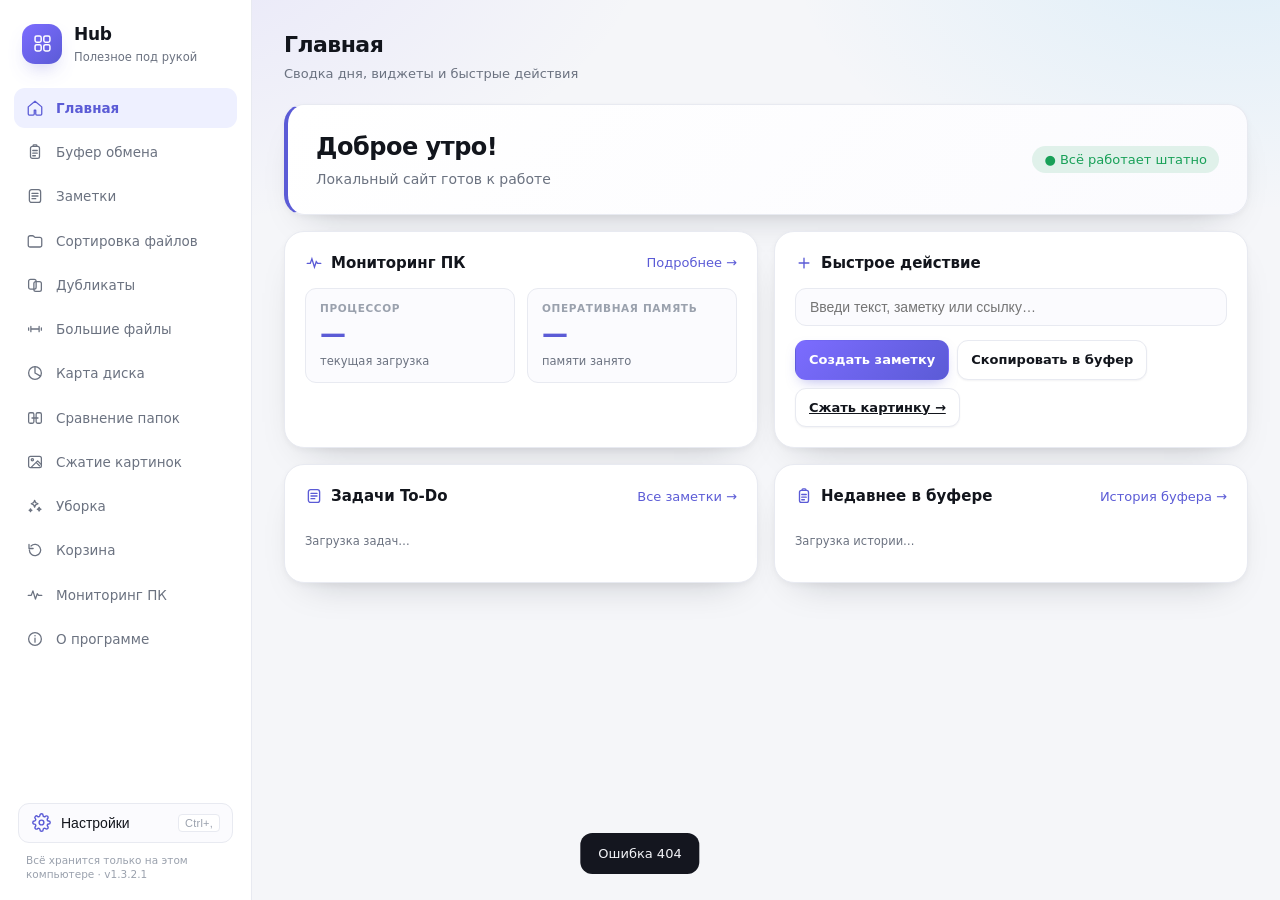
==== commit accb1c17: "Release v1.3.2.1: Fix QR-Drop unmount timer, Windows tray icon and global hotkey registration" ====
--- a/web/index.html
+++ b/web/index.html
@@ -61,7 +61,7 @@
         <span class="nav-name">Настройки</span>
         <span class="settings-hint">Ctrl+,</span>
       </button>
-      <p class="storage-note">Всё хранится только на этом компьютере · v1.3.2</p>
+      <p class="storage-note">Всё хранится только на этом компьютере · v1.3.2.1</p>
     </div>
   </aside>
 
@@ -211,7 +211,7 @@
             <span class="settings-item-hint">Моментальное открытие Hub из любой программы поверх всех окон</span>
           </div>
           <div class="settings-item-actions">
-            <span class="hotkey-pill"><kbd>Win</kbd> + <kbd>Alt</kbd> + <kbd>H</kbd></span>
+            <span class="hotkey-pill"><kbd>Ctrl</kbd> + <kbd>Alt</kbd> + <kbd>H</kbd></span>
           </div>
         </div>
 
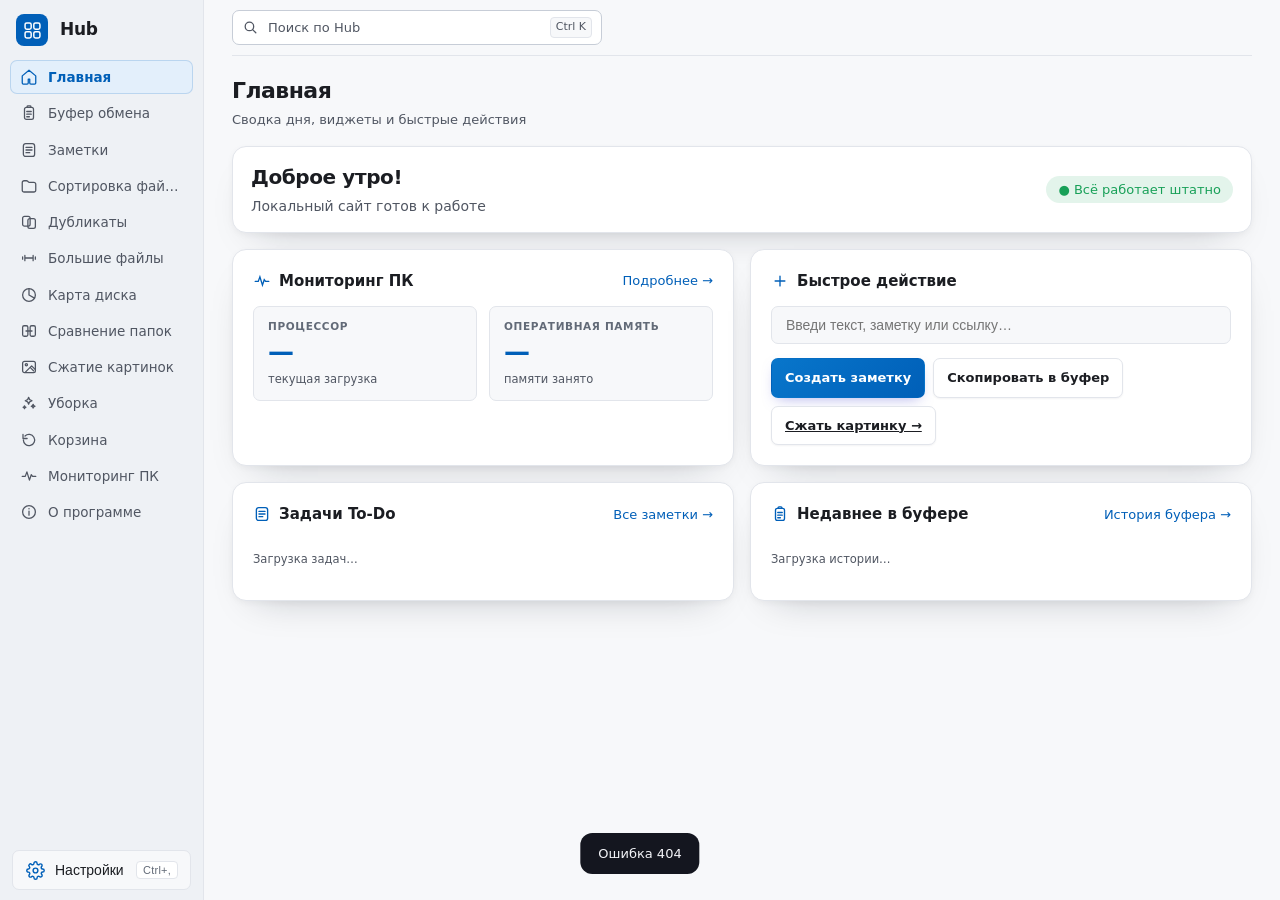
==== commit 9c31f0e9: "Release Hub 1.4.0 for Windows" ====
--- a/web/index.html
+++ b/web/index.html
@@ -7,13 +7,15 @@
 <title>Hub — полезное под рукой</title>
 <link rel="icon" href="favicon.svg" type="image/svg+xml">
 <link rel="stylesheet" href="style.css">
+<script src="/desktop-state.js"></script>
+<script src="preferences.js"></script>
 <script>
   // Тема и анимации применяются до отрисовки, иначе тёмная тема начиналась бы с белой вспышки.
   try {
-    if (localStorage.getItem("hub-theme") === "dark") document.documentElement.dataset.theme = "dark";
-    if (localStorage.getItem("hub-motion") === "off") document.documentElement.dataset.motion = "off";
-    if (localStorage.getItem("hub-accent")) document.documentElement.dataset.accent = localStorage.getItem("hub-accent");
-    if (localStorage.getItem("hub-glass") === "on") document.documentElement.dataset.glass = "on";
+    if (HubPreferences.get("hub-theme") === "dark") document.documentElement.dataset.theme = "dark";
+    if (HubPreferences.get("hub-motion") === "off") document.documentElement.dataset.motion = "off";
+    if (HubPreferences.get("hub-accent")) document.documentElement.dataset.accent = HubPreferences.get("hub-accent");
+    if (HubPreferences.get("hub-glass") === "on") document.documentElement.dataset.glass = "on";
   } catch {
     /* localStorage может быть недоступен */
   }
@@ -31,6 +33,7 @@
 </div>
 
 <div class="shell">
+  <a class="skip-link" href="#toolTitle">К содержимому</a>
 
   <aside class="sidebar">
     <div class="brand">
@@ -44,14 +47,13 @@
       </div>
       <div class="brand-text">
         <h1>Hub</h1>
-        <p>Полезное под рукой</p>
       </div>
     </div>
 
     <nav class="nav" id="toolNav" aria-label="Инструменты"></nav>
 
     <div class="sidebar-foot">
-      <button class="settings-entry-btn" id="openSettingsBtn" type="button" title="Настройки оформления, звука и системы (Ctrl+,)">
+      <button class="settings-entry-btn" id="openSettingsBtn" type="button" aria-label="Настройки" title="Настройки (Ctrl+,)">
         <span class="nav-icon" aria-hidden="true">
           <svg viewBox="0 0 24 24" fill="none" stroke="currentColor" stroke-width="1.8" stroke-linecap="round" stroke-linejoin="round">
             <circle cx="12" cy="12" r="3"/>
@@ -61,13 +63,18 @@
         <span class="nav-name">Настройки</span>
         <span class="settings-hint">Ctrl+,</span>
       </button>
-      <p class="storage-note">Всё хранится только на этом компьютере · v1.3.2.1</p>
     </div>
   </aside>
 
   <main class="workspace">
+    <div class="workspace-bar">
+      <button class="quick-search" id="openSearchBtn" type="button" aria-label="Общий поиск" aria-keyshortcuts="Control+K">
+        <svg viewBox="0 0 24 24" fill="none" stroke="currentColor" stroke-width="1.8" stroke-linecap="round" aria-hidden="true"><circle cx="10.5" cy="10.5" r="6"/><path d="m15 15 4.5 4.5"/></svg>
+        <span>Поиск по Hub</span><kbd>Ctrl K</kbd>
+      </button>
+    </div>
     <header class="workspace-head">
-      <h2 id="toolTitle">Загрузка…</h2>
+      <h2 id="toolTitle" tabindex="-1">Загрузка…</h2>
       <p id="toolHint"></p>
     </header>
     <div id="toolRoot" class="tool-root"></div>
@@ -87,7 +94,6 @@
           </svg>
           Настройки Hub
         </h2>
-        <p class="settings-head-sub">Оформление, стекло Fluent, микро-звуки и интеграция с Windows</p>
       </div>
       <button class="settings-close" id="closeSettingsBtn" type="button" aria-label="Закрыть настройки">✕</button>
     </div>
@@ -95,7 +101,7 @@
     <div class="settings-content">
       <!-- Секция 1: Внешний вид и Fluent -->
       <section class="settings-group">
-        <h3 class="settings-group-title">Внешний вид и стиль Fluent</h3>
+        <h3 class="settings-group-title">Внешний вид</h3>
         
         <div class="settings-item">
           <div class="settings-item-info">
@@ -122,7 +128,7 @@
             <span class="settings-item-hint">Цвет выделений, кнопок и активных элементов</span>
           </div>
           <div class="accent-bar" id="accentBar" aria-label="Выбор акцентного цвета" title="Выбор акцентного цвета">
-            <button class="accent-dot is-active" type="button" data-accent="" title="Фиолетовый (Cyber)" style="--dot-color: #5b5bd6;"></button>
+            <button class="accent-dot is-active" type="button" data-accent="" title="По умолчанию" style="--dot-color: #005fb8;"></button>
             <button class="accent-dot" type="button" data-accent="emerald" title="Изумрудный (Matrix)" style="--dot-color: #10b981;"></button>
             <button class="accent-dot" type="button" data-accent="ocean" title="Океанский синий (Windows)" style="--dot-color: #0284c7;"></button>
             <button class="accent-dot" type="button" data-accent="sunset" title="Закатный оранжевый" style="--dot-color: #ea580c;"></button>
@@ -247,6 +253,17 @@
             <span class="settings-item-hint">Создать полный ZIP-архив заметок, буфера и настроек</span>
           </div>
           <button class="btn ghost small" id="settingsBackupBtn" type="button">Создать ZIP-бэкап</button>
+        </div>
+        <div class="settings-item hidden" id="settingsTransfer">
+          <div class="settings-item-info">
+            <span class="settings-item-label">Настройки старой версии</span>
+            <span class="settings-item-hint">Перенос темы и оформления из браузера</span>
+          </div>
+          <div class="settings-item-actions">
+            <button class="btn ghost small" id="settingsTransferBtn" type="button">Открыть в браузере</button>
+            <button class="btn ghost small" id="settingsImportBtn" type="button">Из файла</button>
+            <input type="file" id="settingsImportFile" hidden accept=".json,application/json">
+          </div>
         </div>
       </section>
     </div>
--- a/web/style.css
+++ b/web/style.css
@@ -2,32 +2,30 @@
 
 :root {
   --ease-out: cubic-bezier(0.22, 0.8, 0.25, 1);
-  --bg: #f5f6f9;
-  --bg-glow-1: rgba(124, 108, 255, 0.13);
-  --bg-glow-2: rgba(56, 178, 240, 0.12);
+  --bg: #f7f8fa;
   --card: #ffffff;
-  --card-soft: #fbfbfe;
-  --text: #12151c;
-  --muted: #6b7280;
-  --faint: #9aa1ad;
-  --border: #e8eaf1;
-  --border-strong: #d6dae4;
-  --accent: #5b5bd6;
-  --accent-2: #7c6cff;
+  --card-soft: #f7f8fa;
+  --text: #1b1d22;
+  --muted: #505662;
+  --faint: #626a77;
+  --border: #e2e5eb;
+  --border-strong: #c7cdd7;
+  --accent: #005fb8;
+  --accent-2: #0876cb;
   --accent-ink: #ffffff;
-  --accent-soft: #eef0ff;
+  --accent-soft: #e3effb;
   --danger: #e5484d;
   --ok: #18a058;
   --warn: #b45309;
-  --ring: rgba(91, 91, 214, 0.18);
+  --ring: rgba(0, 95, 184, 0.24);
   --shadow-sm: 0 1px 2px rgba(16, 20, 32, 0.05);
   --shadow-md: 0 2px 6px rgba(16, 20, 32, 0.04), 0 18px 40px -24px rgba(16, 20, 32, 0.28);
   --shadow-lg: 0 30px 70px -30px rgba(16, 20, 32, 0.42);
-  --radius-lg: 20px;
-  --radius-md: 14px;
-  --radius-sm: 11px;
-  --row-hover: #f7f8fc;
-  --sidebar: #ffffff;
+  --radius-lg: 14px;
+  --radius-md: 10px;
+  --radius-sm: 7px;
+  --row-hover: #edf0f5;
+  --sidebar: #eef1f5;
   --pie-1: #6366f1;
   --pie-2: #3b9df0;
   --pie-3: #12a06a;
@@ -47,30 +45,28 @@
 }
 
 [data-theme="dark"] {
-  --bg: #0d0f14;
-  --bg-glow-1: rgba(124, 108, 255, 0.16);
-  --bg-glow-2: rgba(56, 178, 240, 0.1);
-  --card: #161922;
-  --card-soft: #12151d;
-  --text: #e8eaf0;
-  --muted: #99a0ae;
-  --faint: #737b8a;
-  --border: #242833;
-  --border-strong: #333849;
-  --accent: #8b7cff;
-  --accent-2: #a78bfa;
+  --bg: #202124;
+  --card: #292b30;
+  --card-soft: #24262a;
+  --text: #f1f2f5;
+  --muted: #b9bfca;
+  --faint: #a6adbb;
+  --border: #383b43;
+  --border-strong: #535864;
+  --accent: #80c2ff;
+  --accent-2: #a1d0ff;
   --accent-ink: #10121a;
-  --accent-soft: #1e2036;
+  --accent-soft: #273e55;
   --danger: #ff6b6b;
   --ok: #3dd68c;
   --warn: #fbbf24;
-  --ring: rgba(139, 124, 255, 0.26);
+  --ring: rgba(128, 194, 255, 0.3);
   --shadow-sm: 0 1px 2px rgba(0, 0, 0, 0.4);
   --shadow-md: 0 2px 8px rgba(0, 0, 0, 0.35), 0 24px 50px -30px rgba(0, 0, 0, 0.9);
   --shadow-lg: 0 40px 80px -30px rgba(0, 0, 0, 0.9);
-  --row-hover: #1b1f29;
-  --sidebar: #12151c;
-  --pie-1: #8b7cff;
+  --row-hover: #33363d;
+  --sidebar: #25272b;
+  --pie-1: #80c2ff;
   --pie-2: #5cc5ff;
   --pie-3: #3dd68c;
   --pie-4: #fbbf24;
@@ -95,10 +91,6 @@
 body {
   margin: 0;
   background-color: var(--bg);
-  background-image:
-    radial-gradient(900px 520px at 8% -10%, var(--bg-glow-1), transparent 62%),
-    radial-gradient(760px 460px at 96% -6%, var(--bg-glow-2), transparent 58%);
-  background-attachment: fixed;
   color: var(--text);
   font-family: "Segoe UI Variable Text", "Segoe UI", "Inter", system-ui, -apple-system, "Helvetica Neue", Arial, sans-serif;
   font-size: 15px;
@@ -111,39 +103,33 @@
 
 .shell {
   display: grid;
-  grid-template-columns: 252px minmax(0, 1fr);
+  grid-template-columns: 204px minmax(0, 1fr);
   min-height: 100vh;
 }
 
 .sidebar {
-  position: fixed;
+  position: sticky;
   top: 0;
-  left: 0;
-  bottom: 0;
-  width: 252px;
   height: 100vh;
   display: flex;
   flex-direction: column;
-  gap: 16px;
-  padding: 22px 14px 18px;
+  gap: 12px;
+  padding: 14px 8px 10px;
   background: var(--sidebar);
   border-right: 1px solid var(--border);
   z-index: 50;
-  overflow-y: auto;
-  box-sizing: border-box;
 }
 
 .brand { display: flex; align-items: center; gap: 12px; padding: 0 8px; }
 
 .brand-mark {
-  width: 40px;
-  height: 40px;
-  border-radius: 13px;
+  width: 32px;
+  height: 32px;
+  border-radius: 8px;
   display: grid;
   place-items: center;
   color: #fff;
-  background: linear-gradient(140deg, var(--accent-2), var(--accent));
-  box-shadow: 0 10px 22px -12px rgba(91, 91, 214, 0.8);
+  background: #005fb8;
   flex: none;
 }
 
@@ -156,16 +142,25 @@
   letter-spacing: -0.02em;
 }
 
-.brand-text p { margin: 1px 0 0; font-size: 11.5px; color: var(--muted); }
-
-.nav { display: flex; flex-direction: column; gap: 4px; margin-top: 6px; }
+.nav {
+  display: flex;
+  flex-direction: column;
+  gap: 2px;
+  min-height: 0;
+  overflow-y: auto;
+  scrollbar-width: thin;
+  padding: 2px;
+}
 
 .nav-item {
   display: flex;
   align-items: center;
-  gap: 11px;
-  padding: 10px 11px;
-  border-radius: 11px;
+  flex: none;
+  gap: 9px;
+  padding: 6px 8px;
+  min-height: 34px;
+  border: 1px solid transparent;
+  border-radius: 7px;
   color: var(--muted);
   text-decoration: none;
   font-size: 13.5px;
@@ -177,6 +172,7 @@
 
 .nav-item.is-active {
   background: var(--accent-soft);
+  border-color: color-mix(in srgb, var(--accent) 18%, transparent);
   color: var(--accent);
   font-weight: 600;
 }
@@ -210,22 +206,63 @@
 [data-theme="dark"] .theme-icon .icon-sun { display: none; }
 [data-theme="dark"] .theme-icon .icon-moon { display: block; }
 
-.storage-note {
-  margin: 0;
-  padding: 0 8px;
-  font-size: 10.5px;
-  line-height: 1.4;
-  color: var(--faint);
-}
-
 .workspace {
   grid-column: 2;
-  padding: 28px 32px 56px;
+  padding: 0 28px 40px;
   width: 100%;
-  max-width: 1080px;
-}
-
-.workspace-head { margin-bottom: 20px; }
+  max-width: 1240px;
+  min-width: 0;
+}
+
+.workspace-bar {
+  position: sticky;
+  top: 0;
+  z-index: 30;
+  display: flex;
+  align-items: center;
+  min-height: 56px;
+  border-bottom: 1px solid var(--border);
+  background: var(--bg);
+}
+
+.quick-search {
+  display: flex;
+  align-items: center;
+  gap: 9px;
+  width: min(100%, 370px);
+  padding: 5px 9px;
+  min-height: 35px;
+  background: var(--card);
+  border: 1px solid var(--border-strong);
+  border-radius: var(--radius-sm);
+  color: var(--muted);
+  text-align: left;
+  font: inherit;
+  font-size: 13px;
+  cursor: pointer;
+  transition: background-color 150ms ease, border-color 150ms ease;
+}
+.quick-search:hover { background: var(--row-hover); border-color: var(--accent); }
+.quick-search svg { width: 17px; height: 17px; flex: none; }
+.quick-search kbd {
+  margin-left: auto;
+  color: var(--muted);
+  background: var(--card-soft);
+  border: 1px solid var(--border);
+  border-radius: 4px;
+  padding: 1px 5px;
+  font: inherit;
+  font-size: 11px;
+  white-space: nowrap;
+}
+
+.workspace-head { margin: 18px 0 16px; }
+.skip-link { position: fixed; z-index: 200; top: 6px; left: 8px; transform: translateY(-150%); padding: 8px; background: var(--card); color: var(--accent); }
+.skip-link:focus { transform: none; }
+.shell :focus-visible, .modal :focus-visible, .transfer :focus-visible { outline: 2px solid var(--accent); outline-offset: 2px; }
+.transfer { width: min(540px, calc(100% - 32px)); margin: 50px auto; }
+
+html[data-desktop] .splash { display: none; }
 
 .workspace-head h2 {
   margin: 0;
@@ -2773,29 +2810,7 @@
 /* ---------- Адаптив ---------- */
 
 @media (max-width: 900px) {
-  .shell { grid-template-columns: minmax(0, 1fr); }
-
-  .sidebar {
-    position: sticky;
-    top: 0;
-    left: auto;
-    bottom: auto;
-    width: 100%;
-    z-index: 40;
-    height: auto;
-    flex-direction: row;
-    align-items: center;
-    gap: 12px;
-    padding: 10px 14px;
-    border-right: 0;
-    border-bottom: 1px solid var(--border);
-  }
-
-  .workspace {
-    grid-column: 1;
-    padding: 20px 16px 40px;
-  }
-  .workspace-head h2 { font-size: 19px; }
+  .workspace { padding-inline: 18px; }
 
   .list-head, .row { grid-template-columns: 26px minmax(0, 1fr) 108px; }
   .col-size, .row-size { display: none; }
@@ -3365,15 +3380,14 @@
   align-items: center;
   justify-content: space-between;
   gap: 16px;
-  padding: 24px 28px;
-  background: linear-gradient(135deg, var(--card) 0%, var(--card-soft) 100%);
-  border-left: 4px solid var(--accent);
+  padding: 15px 18px;
+  background: var(--card);
 }
 
 .home-hero-info h2 {
   margin: 0 0 4px;
-  font-size: 24px;
-  font-weight: 700;
+  font-size: 20px;
+  font-weight: 650;
   letter-spacing: -0.02em;
 }
 
@@ -4010,3 +4024,24 @@
 }
 
 
+
+@media (max-width: 760px) {
+  .shell { grid-template-columns: 58px minmax(0, 1fr); }
+  .sidebar { padding-inline: 5px; }
+  .brand, .nav-item, .settings-entry-btn { justify-content: center; padding-inline: 0; }
+  .sidebar-foot { padding: 0; }
+  .sidebar .brand-text, .sidebar .nav-name, .sidebar .settings-hint { display: none; }
+  .home-widget { padding: 14px; }
+}
+@media (max-width: 560px) {
+  .workspace { padding-inline: 12px; }
+  .workspace-head { margin-block: 13px; }
+  .home-grid { grid-template-columns: minmax(0, 1fr); }
+  .home-hero, .settings-item { flex-wrap: wrap; }
+}
+@media (prefers-reduced-motion: reduce) {
+  html:not([data-motion="on"]) *, html:not([data-motion="on"]) *::before, html:not([data-motion="on"]) *::after {
+    animation-duration: 0.001ms !important;
+    transition-duration: 0.001ms !important;
+  }
+}
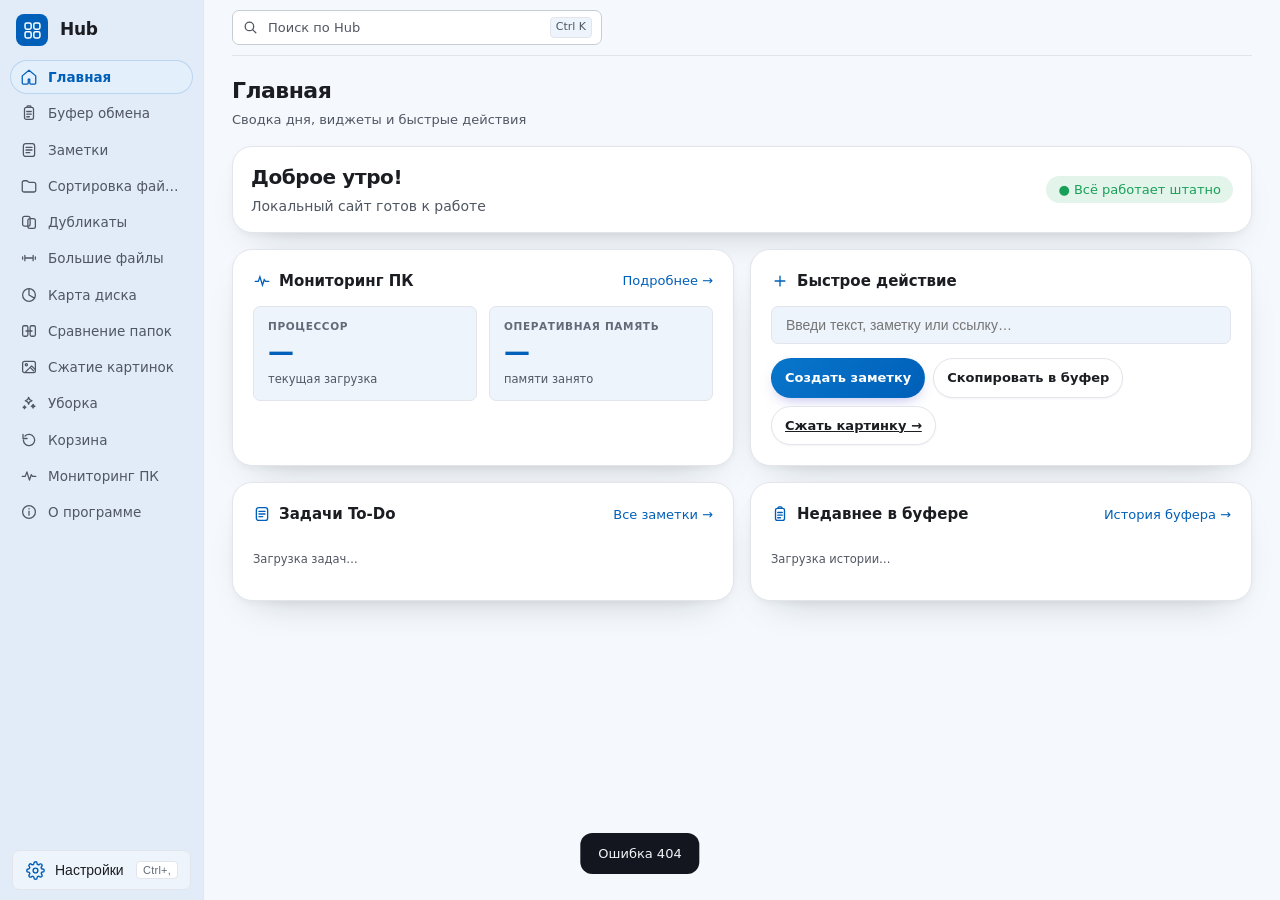
==== commit 06503cb4: "Release Hub 1.5.2 with tonal themes and responsive glass controls" ====
--- a/web/index.html
+++ b/web/index.html
@@ -138,17 +138,17 @@
 
         <div class="settings-item">
           <div class="settings-item-info">
-            <span class="settings-item-label">Эффект матового стекла (Acrylic Glass)</span>
-            <span class="settings-item-hint">Глубокое размытие, микро-текстура шума и отражения на гранях</span>
-          </div>
-          <button class="theme-toggle" id="glassBtn" type="button" aria-pressed="false" title="Эффект матового стекла Fluent Design">
+            <span class="settings-item-label">Оформление</span>
+            <span class="settings-item-hint">Тональные поверхности или прозрачная навигация</span>
+          </div>
+          <button class="theme-toggle" id="glassBtn" type="button" aria-pressed="false" title="Переключить Material You и Liquid Glass">
             <span class="theme-icon" aria-hidden="true">
               <svg viewBox="0 0 24 24" fill="none" stroke="currentColor" stroke-width="1.7" stroke-linecap="round" stroke-linejoin="round">
                 <circle cx="12" cy="12" r="9"/>
                 <path d="M12 3a9 9 0 0 1 0 18z"/>
               </svg>
             </span>
-            <span id="glassLabel">Стекло выключено</span>
+            <span id="glassLabel">Material You</span>
           </button>
         </div>
 
--- a/web/style.css
+++ b/web/style.css
@@ -1,7 +1,7 @@
 /* Hub — общая тема для всех инструментов */
 
 :root {
-  --ease-out: cubic-bezier(0.22, 0.8, 0.25, 1);
+  --ease-out: cubic-bezier(0.2, 0, 0, 1);
   --bg: #f7f8fa;
   --card: #ffffff;
   --card-soft: #f7f8fa;
@@ -1552,9 +1552,9 @@
 
 @keyframes fadeIn { from { opacity: 0; } to { opacity: 1; } }
 @keyframes rise { from { opacity: 0; transform: translateY(8px); } to { opacity: 1; transform: none; } }
-@keyframes pop { 0% { transform: scale(0.82); } 60% { transform: scale(1.06); } 100% { transform: scale(1); } }
+@keyframes pop { 0% { transform: scale(0.94); } 70% { transform: scale(1.015); } 100% { transform: scale(1); } }
 @keyframes popIn { from { opacity: 0; transform: scale(0.95) translateY(10px); } to { opacity: 1; transform: none; } }
-@keyframes rowIn { from { opacity: 0; transform: translateY(7px); } to { opacity: 1; transform: none; } }
+@keyframes rowIn { from { opacity: 0; transform: translateY(4px); } to { opacity: 1; transform: none; } }
 @keyframes spin { to { transform: rotate(360deg); } }
 @keyframes modalExit { to { opacity: 0; } }
 @keyframes modalCardExit { to { opacity: 0; transform: translateY(6px) scale(0.98); } }
@@ -2979,200 +2979,34 @@
   box-shadow: 0 0 0 2px var(--accent);
 }
 
-/* ---------- Настоящий Fluent Acrylic Glassmorphism ---------- */
-
-/* 1. Фоновое свечение (Canvas): сочные светящиеся градиентные сферы, размывающиеся сквозь стекло */
+[data-glass="off"] {
+  --bg: color-mix(in oklab, var(--accent) 4%, var(--card));
+  --sidebar: color-mix(in oklab, var(--accent) 12%, var(--card));
+  --card-soft: color-mix(in oklab, var(--accent) 7%, var(--card));
+  --radius-lg: 20px;
+  --radius-md: 12px;
+}
+[data-glass="off"] :is(.btn, .nav-item, .theme-toggle) { border-radius: 100px; }
+
 [data-glass="on"] body {
-  background-color: var(--glass-canvas-bg) !important;
-  background-image:
-    radial-gradient(850px 650px at 8% 8%, var(--glass-glow-1), transparent 68%),
-    radial-gradient(800px 600px at 92% 14%, var(--glass-glow-2), transparent 68%),
-    radial-gradient(900px 750px at 50% 90%, var(--glass-glow-3), transparent 70%),
-    radial-gradient(650px 650px at 85% 70%, var(--glass-glow-4), transparent 68%) !important;
-  background-attachment: fixed !important;
-}
-
-/* 2. Стеклянные поверхности */
-[data-glass="on"] .sidebar {
-  background-color: rgba(255, 255, 255, 0.55) !important;
-  background-image:
-    linear-gradient(135deg, rgba(255, 255, 255, 0.8) 0%, rgba(255, 255, 255, 0.25) 100%),
-    url("data:image/svg+xml,%3Csvg viewBox='0 0 200 200' xmlns='http://www.w3.org/2000/svg'%3E%3Cfilter id='noiseFilter'%3E%3CfeTurbulence type='fractalNoise' baseFrequency='0.8' numOctaves='3' stitchTiles='stitch'/%3E%3C/filter%3E%3Crect width='100%25' height='100%25' filter='url(%23noiseFilter)' opacity='0.025'/%3E%3C/svg%3E") !important;
-  backdrop-filter: blur(28px) saturate(200%) contrast(105%) !important;
-  -webkit-backdrop-filter: blur(28px) saturate(200%) contrast(105%) !important;
-  border-right: 1px solid rgba(255, 255, 255, 0.65) !important;
-  box-shadow:
-    inset 0 1px 1px 0 rgba(255, 255, 255, 0.9),
-    0 16px 40px -10px rgba(31, 38, 135, 0.12) !important;
-}
-
-[data-glass="on"] .card,
-[data-glass="on"] .modal-card,
-[data-glass="on"] .palette-card {
-  position: relative;
-  background-color: rgba(255, 255, 255, 0.55) !important;
-  background-image:
-    linear-gradient(135deg, rgba(255, 255, 255, 0.8) 0%, rgba(255, 255, 255, 0.25) 100%),
-    url("data:image/svg+xml,%3Csvg viewBox='0 0 200 200' xmlns='http://www.w3.org/2000/svg'%3E%3Cfilter id='noiseFilter'%3E%3CfeTurbulence type='fractalNoise' baseFrequency='0.8' numOctaves='3' stitchTiles='stitch'/%3E%3C/filter%3E%3Crect width='100%25' height='100%25' filter='url(%23noiseFilter)' opacity='0.025'/%3E%3C/svg%3E") !important;
-  backdrop-filter: blur(28px) saturate(200%) contrast(105%) !important;
-  -webkit-backdrop-filter: blur(28px) saturate(200%) contrast(105%) !important;
-  border: 1px solid rgba(255, 255, 255, 0.65) !important;
-  box-shadow:
-    inset 0 1px 1px 0 rgba(255, 255, 255, 0.9),
-    0 16px 40px -10px rgba(31, 38, 135, 0.12) !important;
-}
-
-/* Тёмная тема: глубокое матовое стекло с микро-шумом и преломлением света */
-[data-theme="dark"][data-glass="on"] .sidebar {
-  background-color: rgba(16, 20, 30, 0.48) !important;
-  background-image:
-    linear-gradient(135deg, rgba(255, 255, 255, 0.07) 0%, rgba(255, 255, 255, 0.01) 100%),
-    url("data:image/svg+xml,%3Csvg viewBox='0 0 200 200' xmlns='http://www.w3.org/2000/svg'%3E%3Cfilter id='noiseFilter'%3E%3CfeTurbulence type='fractalNoise' baseFrequency='0.8' numOctaves='3' stitchTiles='stitch'/%3E%3C/filter%3E%3Crect width='100%25' height='100%25' filter='url(%23noiseFilter)' opacity='0.035'/%3E%3C/svg%3E") !important;
-  backdrop-filter: blur(28px) saturate(200%) contrast(105%) !important;
-  -webkit-backdrop-filter: blur(28px) saturate(200%) contrast(105%) !important;
-  border-right: 1px solid rgba(255, 255, 255, 0.14) !important;
-  box-shadow:
-    inset 0 1px 1px 0 rgba(255, 255, 255, 0.22),
-    0 18px 45px -10px rgba(0, 0, 0, 0.6) !important;
-}
-
-[data-theme="dark"][data-glass="on"] .card,
-[data-theme="dark"][data-glass="on"] .modal-card,
-[data-theme="dark"][data-glass="on"] .palette-card {
-  position: relative;
-  background-color: rgba(16, 20, 30, 0.48) !important;
-  background-image:
-    linear-gradient(135deg, rgba(255, 255, 255, 0.07) 0%, rgba(255, 255, 255, 0.01) 100%),
-    url("data:image/svg+xml,%3Csvg viewBox='0 0 200 200' xmlns='http://www.w3.org/2000/svg'%3E%3Cfilter id='noiseFilter'%3E%3CfeTurbulence type='fractalNoise' baseFrequency='0.8' numOctaves='3' stitchTiles='stitch'/%3E%3C/filter%3E%3Crect width='100%25' height='100%25' filter='url(%23noiseFilter)' opacity='0.035'/%3E%3C/svg%3E") !important;
-  backdrop-filter: blur(28px) saturate(200%) contrast(105%) !important;
-  -webkit-backdrop-filter: blur(28px) saturate(200%) contrast(105%) !important;
-  border: 1px solid rgba(255, 255, 255, 0.14) !important;
-  box-shadow:
-    inset 0 1px 1px 0 rgba(255, 255, 255, 0.22),
-    0 18px 45px -10px rgba(0, 0, 0, 0.6) !important;
-}
-
-/* 3. Верхний световой блик на гранях стекла */
-[data-glass="on"] .card::before,
-[data-glass="on"] .modal-card::before {
-  content: "";
-  position: absolute;
-  top: 0; left: 0; right: 0;
-  height: 1px;
-  background: linear-gradient(
-    90deg,
-    transparent 0%,
-    rgba(255, 255, 255, 0.2) 20%,
-    rgba(255, 255, 255, 0.75) 50%,
-    rgba(255, 255, 255, 0.2) 80%,
-    transparent 100%
-  );
-  pointer-events: none;
-  z-index: 2;
-}
-
-/* 4. Внутренние элементы и поля ввода на стекле (аккуратные закругления) */
-[data-glass="on"] .settings-item {
-  background: rgba(255, 255, 255, 0.5) !important;
-  backdrop-filter: blur(16px) !important;
-  -webkit-backdrop-filter: blur(16px) !important;
-  border: 1px solid rgba(255, 255, 255, 0.65) !important;
-  border-radius: var(--radius-md) !important;
-  box-shadow: inset 0 1px 0 rgba(255, 255, 255, 0.8) !important;
-}
-
-[data-theme="dark"][data-glass="on"] .settings-item {
-  background: rgba(255, 255, 255, 0.05) !important;
-  backdrop-filter: blur(16px) !important;
-  -webkit-backdrop-filter: blur(16px) !important;
-  border: 1px solid rgba(255, 255, 255, 0.12) !important;
-  border-radius: var(--radius-md) !important;
-  box-shadow: inset 0 1px 0 rgba(255, 255, 255, 0.12) !important;
-}
-
-[data-glass="on"] .settings-item:hover {
-  background: rgba(255, 255, 255, 0.65) !important;
-  border-color: rgba(255, 255, 255, 0.85) !important;
-}
-
-[data-theme="dark"][data-glass="on"] .settings-item:hover {
-  background: rgba(255, 255, 255, 0.08) !important;
-  border-color: rgba(255, 255, 255, 0.22) !important;
-}
-
-[data-glass="on"] .card-soft,
-[data-glass="on"] .home-vital-card,
-[data-glass="on"] .home-todo-item,
-[data-glass="on"] .home-clip-item,
-[data-glass="on"] .search,
-[data-glass="on"] .path-field,
-[data-glass="on"] .select-field,
-[data-glass="on"] .notes-search,
-[data-glass="on"] .rules-cat-input,
-[data-glass="on"] .rules-ext-input,
-[data-glass="on"] .rules-field input,
-[data-glass="on"] .note-title-input,
-[data-glass="on"] .note-text-input,
-[data-glass="on"] .home-quick-input,
-[data-glass="on"] textarea {
-  border-radius: var(--radius-md) !important;
-  background: rgba(255, 255, 255, 0.45) !important;
-  backdrop-filter: blur(14px) !important;
-  -webkit-backdrop-filter: blur(14px) !important;
-  border: 1px solid rgba(255, 255, 255, 0.5) !important;
-}
-
-[data-theme="dark"][data-glass="on"] .card-soft,
-[data-theme="dark"][data-glass="on"] .home-vital-card,
-[data-theme="dark"][data-glass="on"] .home-todo-item,
-[data-theme="dark"][data-glass="on"] .home-clip-item,
-[data-theme="dark"][data-glass="on"] .search,
-[data-theme="dark"][data-glass="on"] .path-field,
-[data-theme="dark"][data-glass="on"] .select-field,
-[data-theme="dark"][data-glass="on"] .notes-search,
-[data-theme="dark"][data-glass="on"] .rules-cat-input,
-[data-theme="dark"][data-glass="on"] .rules-ext-input,
-[data-theme="dark"][data-glass="on"] .rules-field input,
-[data-theme="dark"][data-glass="on"] .note-title-input,
-[data-theme="dark"][data-glass="on"] .note-text-input,
-[data-theme="dark"][data-glass="on"] .home-quick-input,
-[data-theme="dark"][data-glass="on"] textarea {
-  border-radius: var(--radius-md) !important;
-  background: rgba(255, 255, 255, 0.04) !important;
-  backdrop-filter: blur(14px) !important;
-  -webkit-backdrop-filter: blur(14px) !important;
-  border: 1px solid rgba(255, 255, 255, 0.09) !important;
-}
-
-/* Изоляция полей ввода внутри составных контейнеров (поиск, путь, выпадающие списки) */
-[data-glass="on"] .search input,
-[data-glass="on"] .path-field input,
-[data-glass="on"] .notes-search input,
-[data-glass="on"] .palette-field input,
-[data-glass="on"] .select-field select {
-  background: transparent !important;
-  border: 0 !important;
-  outline: 0 !important;
-  box-shadow: none !important;
-  border-radius: 0 !important;
-  backdrop-filter: none !important;
-  -webkit-backdrop-filter: none !important;
-}
-
-[data-glass="on"] input[type="checkbox"],
-[data-glass="on"] input[type="radio"] {
-  background: transparent !important;
-  border: 0 !important;
-  backdrop-filter: none !important;
-  -webkit-backdrop-filter: none !important;
-}
-
-[data-glass="on"] .search:focus-within,
-[data-glass="on"] .path-field:focus-within,
-[data-glass="on"] .notes-search:focus-within,
-[data-glass="on"] .select-field:focus-within {
-  border-color: var(--accent) !important;
-  box-shadow: 0 0 0 3px var(--ring) !important;
+  background: radial-gradient(ellipse at 8% 8%, var(--glass-glow-1), transparent 54%),
+              radial-gradient(ellipse at 90% 78%, var(--glass-glow-2), transparent 60%),
+              var(--glass-canvas-bg);
+  background-attachment: fixed;
+}
+[data-glass="on"] :is(.sidebar, .palette-card, .modal-card) {
+  background: linear-gradient(125deg, #ffffff24, transparent 36%, #ffffff09),
+              color-mix(in srgb, var(--card) 87%, transparent);
+  border: 1px solid color-mix(in srgb, var(--text) 15%, transparent);
+  border-radius: 22px;
+  box-shadow: inset 0 1px 0 #ffffff70, inset 1px 0 0 #ffffff22, var(--shadow-md);
+}
+@supports (backdrop-filter: blur(1px)) {
+  [data-glass="on"] :is(.sidebar, .palette-card, .modal-card) {
+    background-color: color-mix(in srgb, var(--card) 68%, transparent);
+    background-image: linear-gradient(125deg, #ffffff24, transparent 36%, #ffffff09);
+    backdrop-filter: blur(26px) saturate(145%);
+  }
 }
 
 /* Кнопка открытия настроек в сайдбаре */
@@ -4040,7 +3874,7 @@
   .home-hero, .settings-item { flex-wrap: wrap; }
 }
 @media (prefers-reduced-motion: reduce) {
-  html:not([data-motion="on"]) *, html:not([data-motion="on"]) *::before, html:not([data-motion="on"]) *::after {
+  *, *::before, *::after {
     animation-duration: 0.001ms !important;
     transition-duration: 0.001ms !important;
   }
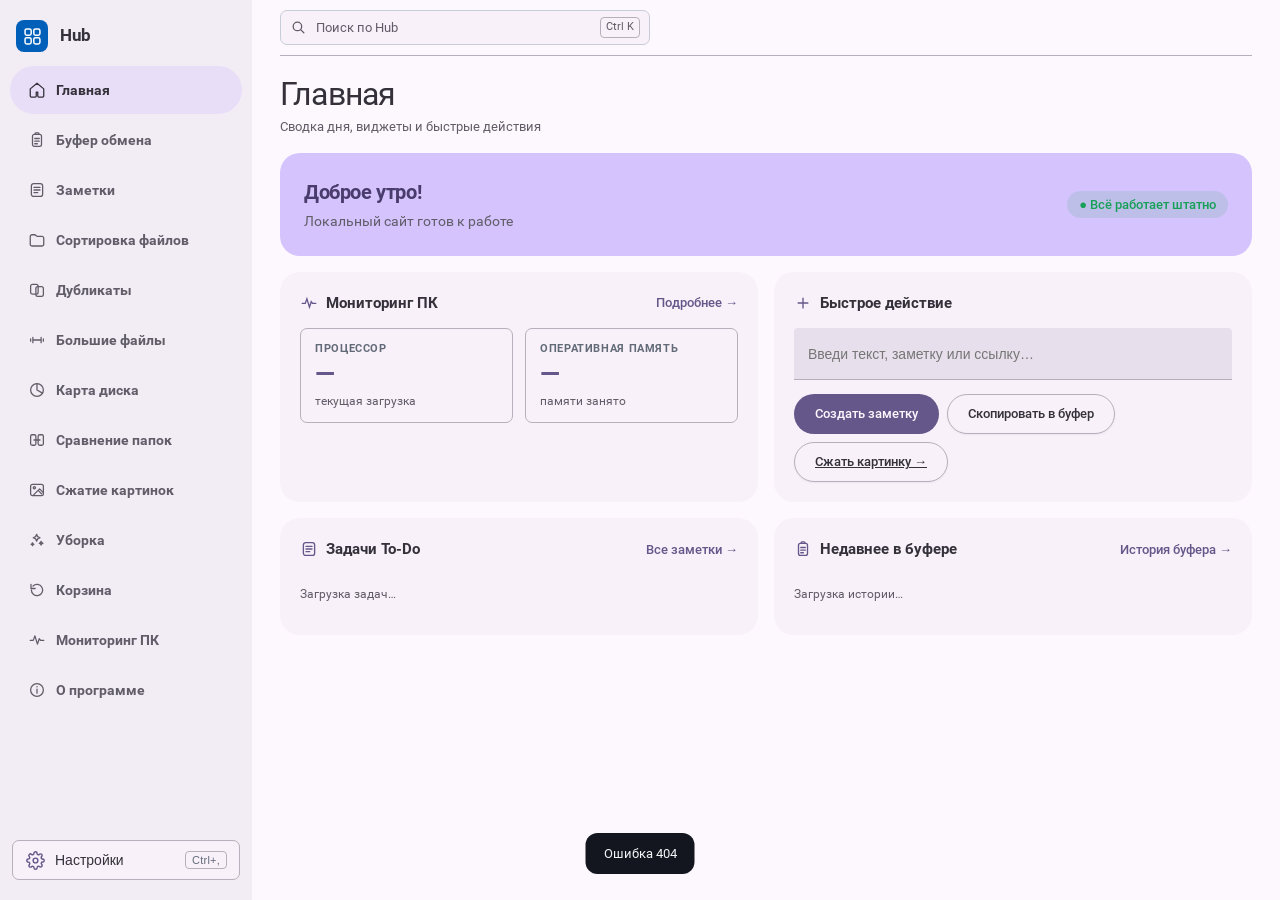
==== commit 6aec503e: "Release Hub 1.5.2.5 with Material 3 WPF controls" ====
--- a/web/index.html
+++ b/web/index.html
@@ -7,6 +7,7 @@
 <title>Hub — полезное под рукой</title>
 <link rel="icon" href="favicon.svg" type="image/svg+xml">
 <link rel="stylesheet" href="style.css">
+<link rel="stylesheet" href="material.css">
 <script src="/desktop-state.js"></script>
 <script src="preferences.js"></script>
 <script>
--- a/web/style.css
+++ b/web/style.css
@@ -2979,15 +2979,6 @@
   box-shadow: 0 0 0 2px var(--accent);
 }
 
-[data-glass="off"] {
-  --bg: color-mix(in oklab, var(--accent) 4%, var(--card));
-  --sidebar: color-mix(in oklab, var(--accent) 12%, var(--card));
-  --card-soft: color-mix(in oklab, var(--accent) 7%, var(--card));
-  --radius-lg: 20px;
-  --radius-md: 12px;
-}
-[data-glass="off"] :is(.btn, .nav-item, .theme-toggle) { border-radius: 100px; }
-
 [data-glass="on"] body {
   background: radial-gradient(ellipse at 8% 8%, var(--glass-glow-1), transparent 54%),
               radial-gradient(ellipse at 90% 78%, var(--glass-glow-2), transparent 60%),
--- a/web/material.css
+++ b/web/material.css
@@ -0,0 +1,101 @@
+/* Tonal Spot 2025, те же базовые цвета и роли, что у настольного Hub. */
+@font-face { font-family: "Hub Roboto"; src: url("fonts/Roboto-Regular.ttf") format("truetype"); font-weight: 400; font-display: swap; }
+@font-face { font-family: "Hub Roboto"; src: url("fonts/Roboto-Medium.ttf") format("truetype"); font-weight: 500; font-display: swap; }
+@font-face { font-family: "Hub Roboto"; src: url("fonts/Roboto-Bold.ttf") format("truetype"); font-weight: 700; font-display: swap; }
+
+[data-glass="off"] {
+  --bg: light-dark(#FDF7FE, #0F0D12);
+  --sidebar: light-dark(#F2ECF5, #1B181F);
+  --card: light-dark(#F8F1FA, #141218);
+  --card-soft: light-dark(#F8F1FA, #141218);
+  --text: light-dark(#34313A, #EAE3EF);
+  --muted: light-dark(#615D68, #AEA9B4);
+  --accent: light-dark(#655789, #CDC0EC);
+  --accent-ink: light-dark(#FDF7FF, #443A5F);
+  --accent-soft: light-dark(#E8DEF8, #3E384C);
+  --feature: light-dark(#D4C3FD, #574D72);
+  --feature-ink: light-dark(#493C6C, #E9DEFF);
+  --border: light-dark(#B5B0BB, #4A4650);
+  --field: light-dark(#E7E0EC, #27242D);
+}
+
+[data-glass="off"][data-accent="emerald"] {
+  --bg: light-dark(#F7FAF5, #0B0F0D);
+  --sidebar: light-dark(#E8F0E9, #141B17);
+  --card: light-dark(#EFF5EF, #0F1511);
+  --card-soft: light-dark(#EFF5EF, #0F1511);
+  --text: light-dark(#2B352F, #DEE8E0);
+  --muted: light-dark(#57615B, #A3AEA6);
+  --accent: light-dark(#2D6A51, #A2D1B8);
+  --accent-ink: light-dark(#E6FFEF, #1B4836);
+  --accent-soft: light-dark(#CFE9D9, #2A4035);
+  --feature: light-dark(#B1F0D0, #2F5B47);
+  --feature-ink: light-dark(#1E5C44, #BEEED4);
+  --border: light-dark(#AAB4AD, #404A44);
+  --field: light-dark(#DBE5DD, #1F2823);
+}
+
+[data-glass="off"][data-accent="ocean"] {
+  --bg: light-dark(#F9F9FE, #0C0E12);
+  --sidebar: light-dark(#ECEEF5, #161A1F);
+  --card: light-dark(#F2F3FA, #111418);
+  --card-soft: light-dark(#F2F3FA, #111418);
+  --text: light-dark(#2E333A, #E2E5EF);
+  --muted: light-dark(#5B5F67, #A7ABB4);
+  --accent: light-dark(#426189, #B1C8EC);
+  --accent-ink: light-dark(#F8F8FF, #2A415F);
+  --accent-soft: light-dark(#D8E3F8, #313C4C);
+  --feature: light-dark(#AFCEFD, #3D5472);
+  --feature-ink: light-dark(#24456C, #D5E4FF);
+  --border: light-dark(#AEB2BB, #444850);
+  --field: light-dark(#DFE2EC, #22262D);
+}
+
+[data-glass="off"][data-accent="sunset"] {
+  --bg: light-dark(#FFF8F6, #130D0A);
+  --sidebar: light-dark(#FEEAE2, #211713);
+  --card: light-dark(#FFF1EC, #1A110E);
+  --card-soft: light-dark(#FFF1EC, #1A110E);
+  --text: light-dark(#3E2F29, #F8E1D7);
+  --muted: light-dark(#6D5B54, #BCA79E);
+  --accent: light-dark(#8A5034, #F8B89C);
+  --accent-ink: light-dark(#FFF7F5, #603521);
+  --accent-soft: light-dark(#FFDBCC, #503529);
+  --feature: light-dark(#FBAF8D, #754731);
+  --feature-ink: light-dark(#602F15, #FFDCCD);
+  --border: light-dark(#C3ADA5, #54453E);
+  --field: light-dark(#F5DED4, #30231D);
+}
+
+[data-glass="off"][data-accent="pink"] {
+  --bg: light-dark(#FFF8F8, #120D0F);
+  --sidebar: light-dark(#FBE9EE, #20171B);
+  --card: light-dark(#FFF0F4, #191114);
+  --card-soft: light-dark(#FFF0F4, #191114);
+  --text: light-dark(#3C2F34, #F5E0E6);
+  --muted: light-dark(#6A5B60, #B9A6AC);
+  --accent: light-dark(#854E68, #EFB7CE);
+  --accent-ink: light-dark(#FFF7F8, #5C3446);
+  --accent-soft: light-dark(#FED9E6, #4D343F);
+  --feature: light-dark(#FBB5D3, #714559);
+  --feature-ink: light-dark(#64314A, #FFD9E7);
+  --border: light-dark(#C0ADB3, #524449);
+  --field: light-dark(#F2DDE4, #2E2327);
+}
+
+[data-glass="off"] body { font-family: "Hub Roboto", "Segoe UI", sans-serif; }
+[data-glass="off"] :is(.btn, .nav-item, .theme-toggle, .search) { border-radius: 100px; }
+[data-glass="off"] .btn { min-height: 40px; padding-inline: 20px; font-weight: 500; }
+[data-glass="off"] .btn.primary { background: var(--accent); color: var(--accent-ink); box-shadow: none; }
+[data-glass="off"] .sidebar { border: 0; padding-block: 20px; }
+[data-glass="off"] .nav-item { min-height: 48px; font-size: 14px; }
+[data-glass="off"] .nav-item.is-active { border-color: transparent; background: var(--accent-soft); color: var(--text); }
+[data-glass="off"] .workspace-head h2 { font-size: 32px; line-height: 1.25; font-weight: 400; }
+[data-glass="off"] .card { border: 0; box-shadow: none; background: var(--card-soft); border-radius: 20px; }
+[data-glass="off"] .home-hero { background: var(--feature); color: var(--feature-ink); padding: 24px; }
+[data-glass="off"] .search { min-height: 48px; background: var(--sidebar); border: 0; }
+[data-glass="off"] .home-quick-input { min-height: 52px; background: var(--field); border-radius: 4px 4px 0 0; border-width: 0 0 1px; }
+@media (min-width: 900px) {
+  [data-glass="off"] .shell { grid-template-columns: 252px minmax(0, 1fr); }
+  [data-glass="off"] .nav-item { padding-inline: 16px; }
+}
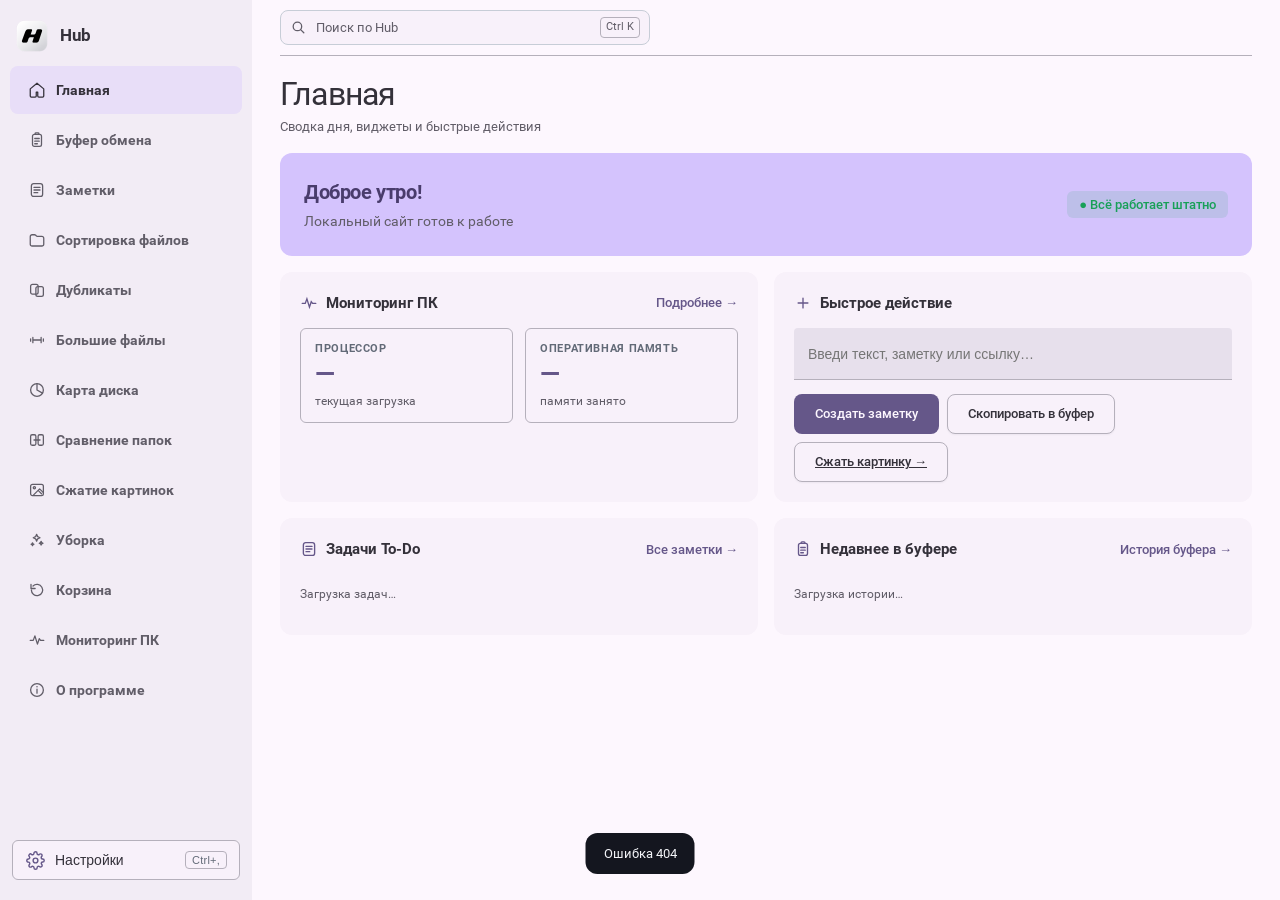
==== commit 2b5ec2f8: "Release Hub 1.5.3 with the new H icon" ====
--- a/web/index.html
+++ b/web/index.html
@@ -5,7 +5,7 @@
 <meta name="viewport" content="width=device-width, initial-scale=1">
 <meta name="color-scheme" content="light dark">
 <title>Hub — полезное под рукой</title>
-<link rel="icon" href="favicon.svg" type="image/svg+xml">
+<link rel="icon" href="hub-icon.ico" type="image/x-icon">
 <link rel="stylesheet" href="style.css">
 <link rel="stylesheet" href="material.css">
 <script src="/desktop-state.js"></script>
@@ -26,7 +26,7 @@
 
 <div class="splash" id="splash">
   <div class="splash-stage">
-    <div class="splash-mark" aria-hidden="true"><i></i><i></i><i></i><i></i></div>
+    <div class="splash-mark" aria-hidden="true"></div>
     <p class="splash-name">Hub</p>
     <p class="splash-hint">полезное под рукой</p>
     <div class="splash-track" aria-hidden="true"><i></i></div>
@@ -38,14 +38,7 @@
 
   <aside class="sidebar">
     <div class="brand">
-      <div class="brand-mark" aria-hidden="true">
-        <svg viewBox="0 0 24 24" fill="none" stroke="currentColor" stroke-width="1.7" stroke-linecap="round" stroke-linejoin="round">
-          <rect x="3.5" y="3.5" width="7" height="7" rx="2"/>
-          <rect x="13.5" y="3.5" width="7" height="7" rx="2"/>
-          <rect x="3.5" y="13.5" width="7" height="7" rx="2"/>
-          <rect x="13.5" y="13.5" width="7" height="7" rx="2"/>
-        </svg>
-      </div>
+      <div class="brand-mark" aria-hidden="true"></div>
       <div class="brand-text">
         <h1>Hub</h1>
       </div>
--- a/web/style.css
+++ b/web/style.css
@@ -122,18 +122,26 @@
 
 .brand { display: flex; align-items: center; gap: 12px; padding: 0 8px; }
 
-.brand-mark {
-  width: 32px;
-  height: 32px;
-  border-radius: 8px;
-  display: grid;
-  place-items: center;
-  color: #fff;
-  background: #005fb8;
+:is(.brand-mark, .about-mark, .splash-mark) {
+  position: relative;
   flex: none;
-}
-
-.brand-mark svg { width: 21px; height: 21px; }
+  background: url("hub-icon.png") center / contain no-repeat;
+}
+
+html[data-accent]:not([data-accent=""]) :is(.brand-mark, .about-mark, .splash-mark) {
+  background: var(--accent);
+  mask: url("hub-icon.png") center / contain no-repeat;
+}
+
+html[data-accent]:not([data-accent=""]) :is(.brand-mark, .about-mark, .splash-mark)::after {
+  content: "";
+  position: absolute;
+  inset: 0;
+  background: var(--accent-ink);
+  mask: url("hub-icon-letter.png") center / contain no-repeat;
+}
+
+.brand-mark { width: 32px; height: 32px; }
 
 .brand-text h1 {
   margin: 0;
@@ -319,15 +327,15 @@
 .btn.primary {
   background: linear-gradient(135deg, var(--accent-2), var(--accent));
   color: var(--accent-ink);
-  box-shadow: 0 6px 14px -6px rgba(91, 91, 214, 0.5);
-}
-
-.btn.primary:hover { transform: translateY(-1px); box-shadow: 0 10px 22px -11px rgba(91, 91, 214, 0.7); }
+  box-shadow: var(--shadow-sm);
+}
+
+.btn.primary:hover { transform: translateY(-1px); box-shadow: var(--shadow-sm); }
 
 .btn.danger {
   background: linear-gradient(135deg, #f87171, var(--danger));
   color: #fff;
-  box-shadow: 0 6px 14px -6px rgba(229, 72, 77, 0.45);
+  box-shadow: var(--shadow-sm);
 }
 
 .btn.danger:hover { transform: translateY(-1px); }
@@ -1464,14 +1472,14 @@
   place-items: center;
   color: #fff;
   background: linear-gradient(135deg, #34d399, var(--ok));
-  box-shadow: 0 14px 30px -14px rgba(24, 160, 88, 0.9);
+  box-shadow: var(--shadow-sm);
 }
 
 .result-icon svg { width: 26px; height: 26px; }
 
 .result-icon.warn {
   background: linear-gradient(135deg, #fbbf24, #f59e0b);
-  box-shadow: 0 14px 30px -14px rgba(245, 158, 11, 0.9);
+  box-shadow: var(--shadow-sm);
 }
 
 .result-errors {
@@ -1700,19 +1708,12 @@
   border-radius: 50%;
   background: var(--ok);
   box-shadow: 0 0 0 3px color-mix(in srgb, var(--ok) 16%, transparent);
-  animation: monPulse 2.2s ease-in-out infinite;
 }
 
 .mon-live.is-paused { color: var(--warn); }
 .mon-live.is-paused .mon-dot {
   background: var(--warn);
   box-shadow: 0 0 0 3px color-mix(in srgb, var(--warn) 16%, transparent);
-  animation: none;
-}
-
-@keyframes monPulse {
-  0%, 100% { opacity: 1; }
-  50% { opacity: 0.45; }
 }
 
 .mon-controls { display: flex; align-items: center; gap: 8px; flex-wrap: wrap; }
@@ -1808,16 +1809,7 @@
 .about-mark {
   width: 56px;
   height: 56px;
-  border-radius: 17px;
-  display: grid;
-  place-items: center;
-  flex: none;
-  color: #fff;
-  background: linear-gradient(140deg, var(--accent-2), var(--accent));
-  box-shadow: 0 12px 26px -14px rgba(91, 91, 214, 0.9);
-}
-
-.about-mark svg { width: 30px; height: 30px; }
+}
 
 .about-hero-text { min-width: 0; }
 
@@ -2081,25 +2073,11 @@
 }
 
 .splash-mark {
-  display: grid;
-  grid-template-columns: 1fr 1fr;
-  gap: 8px;
   width: 76px;
   height: 76px;
   margin-bottom: 22px;
-}
-
-.splash-mark i {
-  border-radius: 13px;
-  background: linear-gradient(145deg, var(--accent-2), var(--accent));
-  box-shadow: 0 10px 22px -12px rgba(91, 91, 214, 0.85);
-  animation: splashTile 0.6s var(--ease-out) both;
-}
-
-.splash-mark i:nth-child(1) { --sx: 12px; --sy: 12px; animation-delay: 0.04s; }
-.splash-mark i:nth-child(2) { --sx: -12px; --sy: 12px; animation-delay: 0.11s; }
-.splash-mark i:nth-child(3) { --sx: 12px; --sy: -12px; animation-delay: 0.18s; }
-.splash-mark i:nth-child(4) { --sx: -12px; --sy: -12px; animation-delay: 0.25s; }
+  animation: splashLogo 0.36s var(--ease-out) both;
+}
 
 .splash-name {
   margin: 0;
@@ -2137,8 +2115,8 @@
   animation: splashBar 1.05s cubic-bezier(0.35, 0.1, 0.25, 1) 0.15s both;
 }
 
-@keyframes splashTile {
-  from { opacity: 0; transform: translate(var(--sx, 0), var(--sy, 0)) scale(0.55); }
+@keyframes splashLogo {
+  from { opacity: 0; transform: scale(0.92); }
   to { opacity: 1; transform: none; }
 }
 
@@ -2214,7 +2192,7 @@
   place-items: center;
   color: #fff;
   background: linear-gradient(140deg, var(--accent-2), var(--accent));
-  box-shadow: 0 14px 30px -16px rgba(91, 91, 214, 0.95);
+  box-shadow: var(--shadow-sm);
 }
 
 .intro-visual svg { width: 27px; height: 27px; }
@@ -2854,8 +2832,7 @@
 @media (max-width: 520px) {
   .about-grid { grid-template-columns: minmax(0, 1fr); }
   .about-hero { align-items: flex-start; padding: 18px; }
-  .about-mark { width: 46px; height: 46px; border-radius: 14px; }
-  .about-mark svg { width: 25px; height: 25px; }
+  .about-mark { width: 46px; height: 46px; }
   .about-hero h2 { font-size: 21px; }
 }
 
@@ -2990,7 +2967,7 @@
               color-mix(in srgb, var(--card) 87%, transparent);
   border: 1px solid color-mix(in srgb, var(--text) 15%, transparent);
   border-radius: 22px;
-  box-shadow: inset 0 1px 0 #ffffff70, inset 1px 0 0 #ffffff22, var(--shadow-md);
+  box-shadow: inset 0 1px 0 #ffffff70, var(--shadow-md);
 }
 @supports (backdrop-filter: blur(1px)) {
   [data-glass="on"] :is(.sidebar, .palette-card, .modal-card) {
--- a/web/material.css
+++ b/web/material.css
@@ -4,6 +4,9 @@
 @font-face { font-family: "Hub Roboto"; src: url("fonts/Roboto-Bold.ttf") format("truetype"); font-weight: 700; font-display: swap; }
 
 [data-glass="off"] {
+  --radius-sm: 6px;
+  --radius-md: 8px;
+  --radius-lg: 12px;
   --bg: light-dark(#FDF7FE, #0F0D12);
   --sidebar: light-dark(#F2ECF5, #1B181F);
   --card: light-dark(#F8F1FA, #141218);
@@ -84,14 +87,20 @@
 }
 
 [data-glass="off"] body { font-family: "Hub Roboto", "Segoe UI", sans-serif; }
-[data-glass="off"] :is(.btn, .nav-item, .theme-toggle, .search) { border-radius: 100px; }
+[data-glass="off"] :is(.btn, .nav-item, .theme-toggle, .search, .quick-search, .chip, .clip-filters) {
+  border-radius: var(--radius-md);
+}
+[data-glass="off"] :is(.pill, .pill-good, .clip-badge, .clip-pill, .cmp-badge, .ren-badge, .mon-count, .about-release-badge) {
+  border-radius: var(--radius-sm);
+}
 [data-glass="off"] .btn { min-height: 40px; padding-inline: 20px; font-weight: 500; }
 [data-glass="off"] .btn.primary { background: var(--accent); color: var(--accent-ink); box-shadow: none; }
 [data-glass="off"] .sidebar { border: 0; padding-block: 20px; }
 [data-glass="off"] .nav-item { min-height: 48px; font-size: 14px; }
 [data-glass="off"] .nav-item.is-active { border-color: transparent; background: var(--accent-soft); color: var(--text); }
 [data-glass="off"] .workspace-head h2 { font-size: 32px; line-height: 1.25; font-weight: 400; }
-[data-glass="off"] .card { border: 0; box-shadow: none; background: var(--card-soft); border-radius: 20px; }
+[data-glass="off"] :is(.card, .modal-card, .palette-card, .intro-card) { border-radius: var(--radius-lg); }
+[data-glass="off"] .card { border: 0; box-shadow: none; background: var(--card-soft); }
 [data-glass="off"] .home-hero { background: var(--feature); color: var(--feature-ink); padding: 24px; }
 [data-glass="off"] .search { min-height: 48px; background: var(--sidebar); border: 0; }
 [data-glass="off"] .home-quick-input { min-height: 52px; background: var(--field); border-radius: 4px 4px 0 0; border-width: 0 0 1px; }
